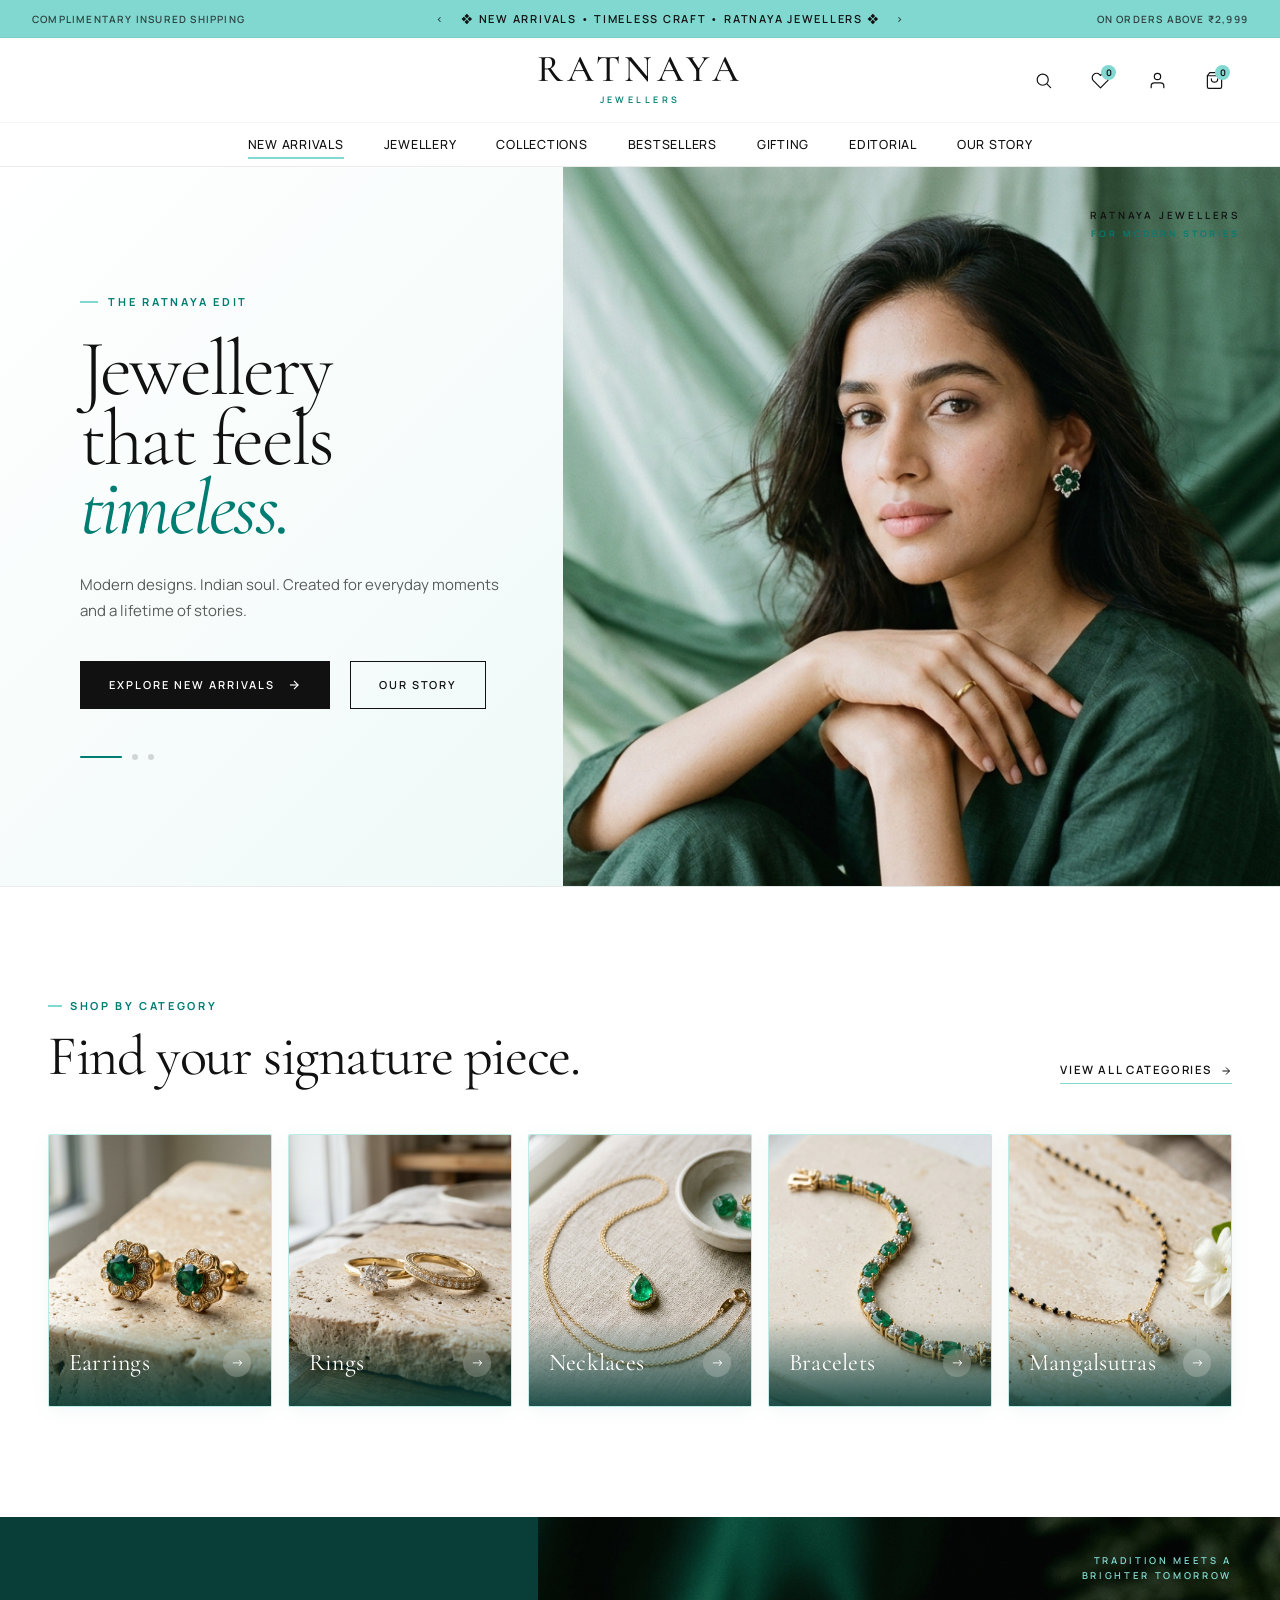
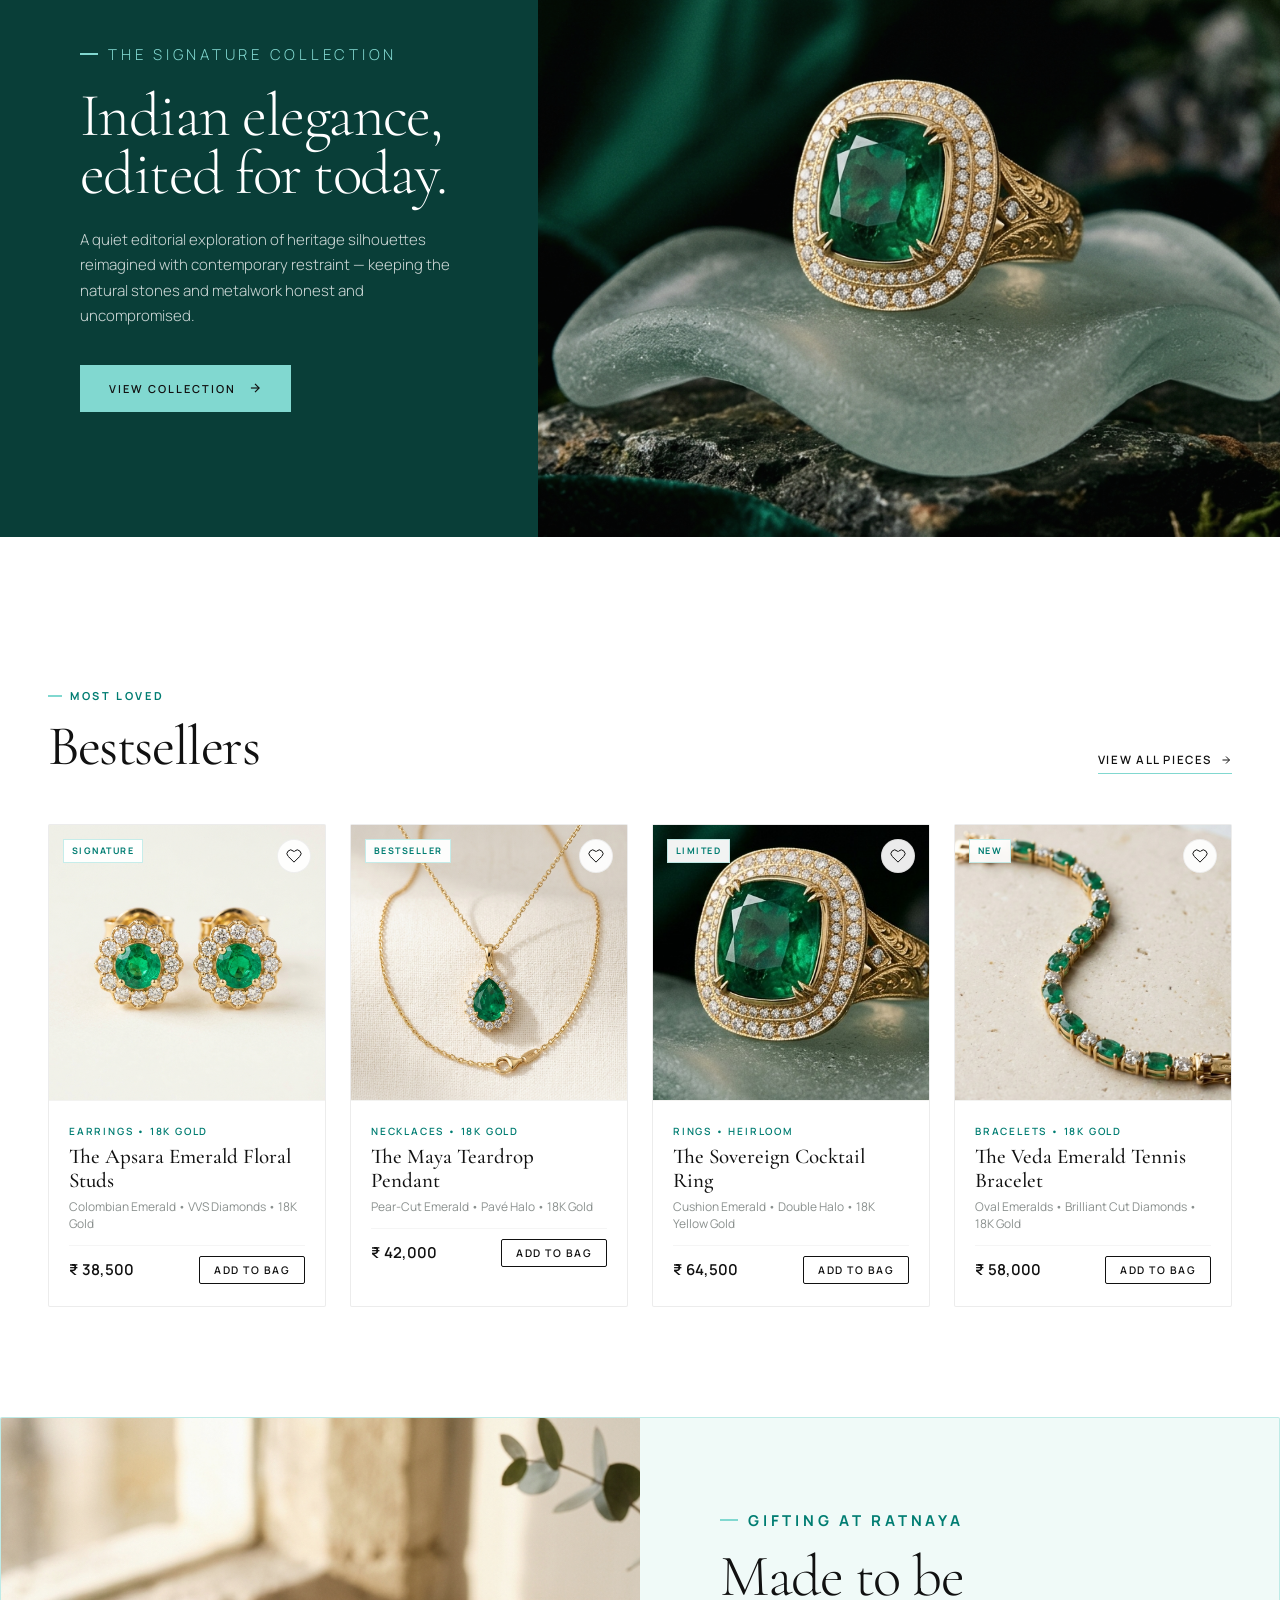
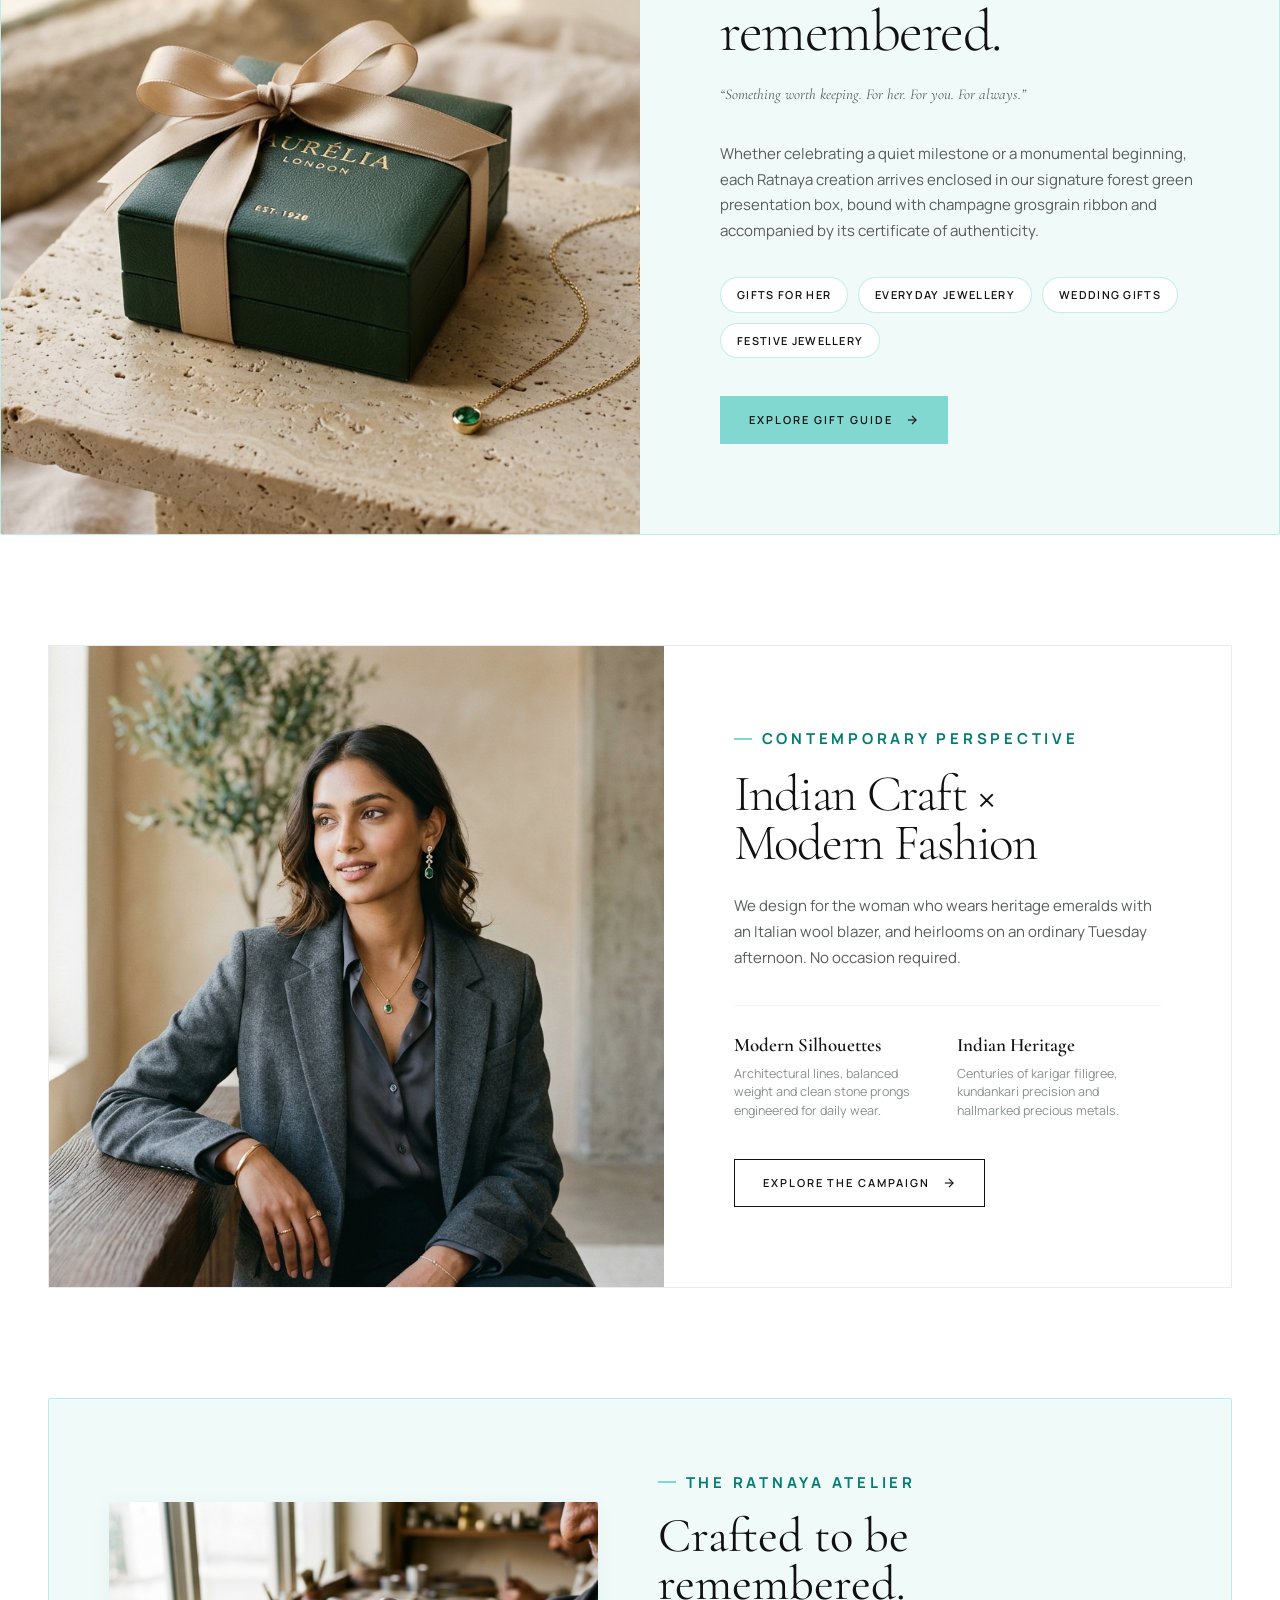
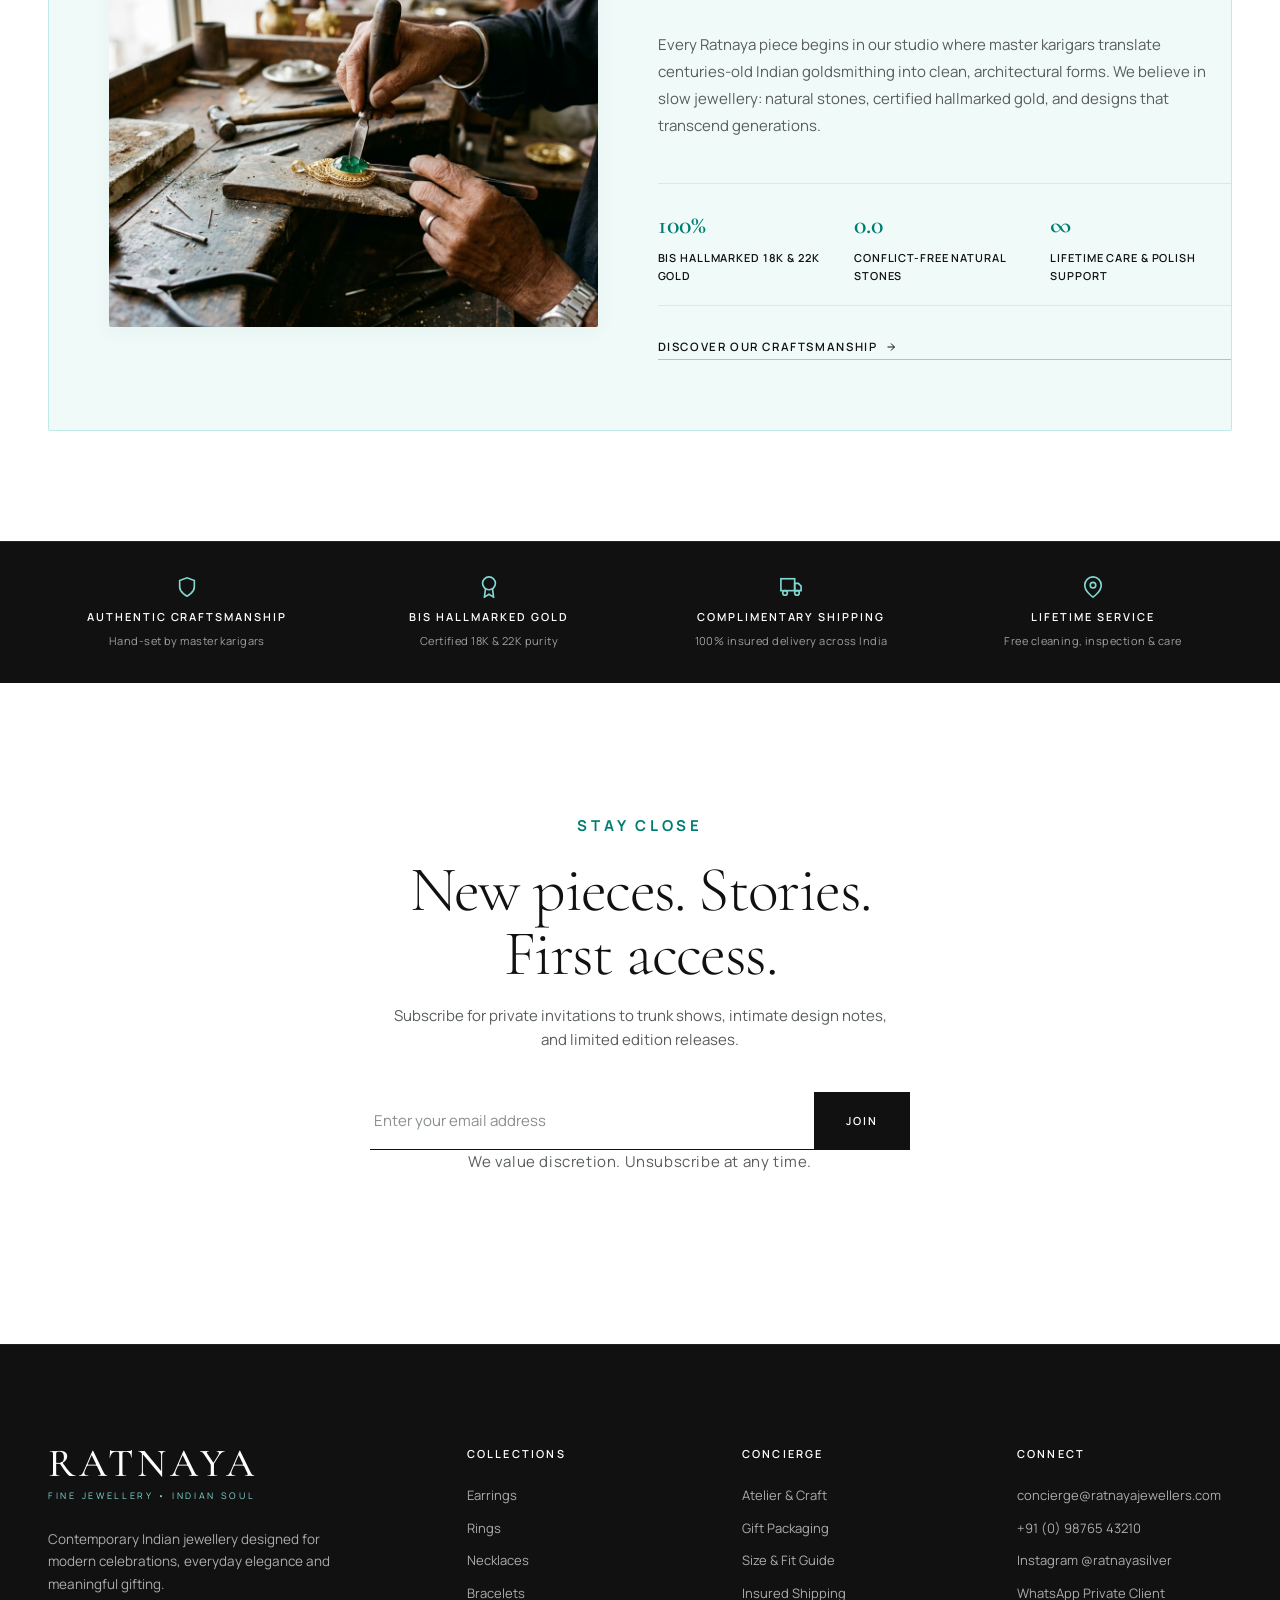
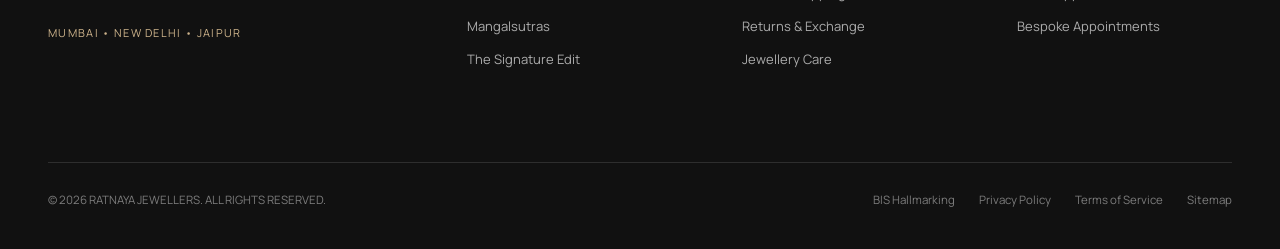
==== index.html @ b20c6e7a "Initial commit of RATNAYA JEWELLERS contemporary luxury redesign" ====
<!doctype html>
<html lang="en-IN">
<head>
  <meta charset="utf-8">
  <meta name="viewport" content="width=device-width, initial-scale=1">
  <title>RATNAYA JEWELLERS | Contemporary Indian Jewellery</title>
  <meta name="description" content="Discover Ratnaya Jewellers — contemporary Indian jewellery designed for modern celebrations, everyday elegance and meaningful gifting.">
  <link rel="canonical" href="http://localhost:8000/">
  <meta name="robots" content="index,follow,max-image-preview:large">

  <!-- Open Graph -->
  <meta property="og:type" content="website">
  <meta property="og:title" content="RATNAYA JEWELLERS | Contemporary Indian Jewellery">
  <meta property="og:description" content="Discover Ratnaya Jewellers — contemporary Indian jewellery designed for modern celebrations, everyday elegance and meaningful gifting.">
  <meta property="og:url" content="http://localhost:8000/">
  <meta property="og:image" content="assets/images/hero-editorial.jpg">
  <meta name="twitter:card" content="summary_large_image">
  <meta name="theme-color" content="#073F36">

  <!-- Favicon / Font Preconnect -->
  <link rel="preconnect" href="https://fonts.googleapis.com">
  <link rel="preconnect" href="https://fonts.gstatic.com" crossorigin>

  <!-- Schema.org Structured Data -->
  <script type="application/ld+json">
  {
    "@context": "https://schema.org",
    "@graph": [
      {
        "@type": "JewelryStore",
        "@id": "http://localhost:8000/#organization",
        "name": "RATNAYA JEWELLERS",
        "url": "http://localhost:8000/",
        "logo": "http://localhost:8000/assets/images/hero-editorial.jpg",
        "description": "Contemporary Indian jewellery designed for modern celebrations, everyday elegance and meaningful gifting.",
        "telephone": "+91-98765-43210",
        "priceRange": "₹₹₹₹",
        "currenciesAccepted": "INR",
        "paymentAccepted": "Cash, Credit Card, UPI, Net Banking",
        "address": {
          "@type": "PostalAddress",
          "addressCountry": "IN"
        }
      },
      {
        "@type": "WebSite",
        "@id": "http://localhost:8000/#website",
        "url": "http://localhost:8000/",
        "name": "RATNAYA JEWELLERS",
        "publisher": {
          "@id": "http://localhost:8000/#organization"
        },
        "potentialAction": {
          "@type": "SearchAction",
          "target": "http://localhost:8000/search?q={search_term_string}",
          "query-input": "required name=search_term_string"
        }
      },
      {
        "@type": "ItemList",
        "name": "Bestsellers Collection",
        "itemListElement": [
          {
            "@type": "ListItem",
            "position": 1,
            "item": {
              "@type": "Product",
              "name": "The Apsara Emerald Floral Studs",
              "image": "http://localhost:8000/assets/images/prod-emerald-studs.jpg",
              "description": "Handcrafted floral ear studs with natural emerald centers and diamond halos in 18K yellow gold.",
              "offers": {
                "@type": "Offer",
                "price": "38500",
                "priceCurrency": "INR",
                "availability": "https://schema.org/InStock"
              }
            }
          },
          {
            "@type": "ListItem",
            "position": 2,
            "item": {
              "@type": "Product",
              "name": "The Maya Teardrop Emerald Pendant",
              "image": "http://localhost:8000/assets/images/prod-teardrop-pendant.jpg",
              "description": "Pear-cut vibrant Colombian emerald pendant with micro-pavé diamonds on an 18K gold chain.",
              "offers": {
                "@type": "Offer",
                "price": "42000",
                "priceCurrency": "INR",
                "availability": "https://schema.org/InStock"
              }
            }
          }
        ]
      }
    ]
  }
  </script>

  <link rel="stylesheet" href="styles.css">
</head>
<body>

  <!-- 1. ANNOUNCEMENT BAR -->
  <aside class="announcement" aria-label="Announcement">
    <span class="announcement-badge">COMPLIMENTARY INSURED SHIPPING</span>
    <div class="announcement-center">
      <span class="announcement-arrow">‹</span>
      <span>❖ NEW ARRIVALS • TIMELESS CRAFT • RATNAYA JEWELLERS ❖</span>
      <span class="announcement-arrow">›</span>
    </div>
    <span class="announcement-badge">ON ORDERS ABOVE ₹2,999</span>
  </aside>

  <!-- 2. SITE HEADER -->
  <header class="site-header" id="site-header">
    <div class="header-main">
      <button class="menu-toggle" id="menu-toggle" aria-expanded="false" aria-controls="main-nav" aria-label="Toggle navigation menu">
        <svg width="22" height="22" viewBox="0 0 24 24" fill="none" stroke="currentColor" stroke-width="1.8">
          <line x1="3" y1="6" x2="21" y2="6"></line>
          <line x1="3" y1="12" x2="21" y2="12"></line>
          <line x1="3" y1="18" x2="21" y2="18"></line>
        </svg>
      </button>

      <!-- Center Logo -->
      <a class="logo" href="index.html" aria-label="RATNAYA JEWELLERS Home">
        <span class="logo-name">RATNAYA</span>
        <span class="logo-subtitle">JEWELLERS</span>
      </a>

      <!-- Header Actions -->
      <div class="header-actions">
        <button class="header-action" id="search-trigger" aria-label="Search collection">
          <svg viewBox="0 0 24 24" fill="none" stroke="currentColor" stroke-linecap="round" stroke-linejoin="round">
            <circle cx="11" cy="11" r="7"></circle>
            <line x1="21" y1="21" x2="16.65" y2="16.65"></line>
          </svg>
        </button>
        <button class="header-action" id="wishlist-trigger" aria-label="Wishlist">
          <svg viewBox="0 0 24 24" fill="none" stroke="currentColor" stroke-linecap="round" stroke-linejoin="round">
            <path d="M20.84 4.61a5.5 5.5 0 0 0-7.78 0L12 5.67l-1.06-1.06a5.5 5.5 0 0 0-7.78 7.78l1.06 1.06L12 21.23l7.78-7.78 1.06-1.06a5.5 5.5 0 0 0 0-7.78z"></path>
          </svg>
          <span class="badge-count" id="wishlist-count">0</span>
        </button>
        <button class="header-action" aria-label="Account profile">
          <svg viewBox="0 0 24 24" fill="none" stroke="currentColor" stroke-linecap="round" stroke-linejoin="round">
            <path d="M20 21v-2a4 4 0 0 0-4-4H8a4 4 0 0 0-4 4v2"></path>
            <circle cx="12" cy="7" r="4"></circle>
          </svg>
        </button>
        <button class="header-action" id="cart-trigger" aria-label="Shopping bag">
          <svg viewBox="0 0 24 24" fill="none" stroke="currentColor" stroke-linecap="round" stroke-linejoin="round">
            <path d="M6 2L3 6v14a2 2 0 0 0 2 2h14a2 2 0 0 0 2-2V6l-3-4z"></path>
            <line x1="3" y1="6" x2="21" y2="6"></line>
            <path d="M16 10a4 4 0 0 1-8 0"></path>
          </svg>
          <span class="badge-count" id="cart-count">0</span>
        </button>
      </div>
    </div>

    <!-- Navigation Bar -->
    <nav id="main-nav" class="main-nav" aria-label="Primary navigation">
      <a href="#new-arrivals" class="active">New Arrivals</a>
      <a href="#categories">Jewellery</a>
      <a href="#collections">Collections</a>
      <a href="#bestsellers">Bestsellers</a>
      <a href="#gifting">Gifting</a>
      <a href="#campaign">Editorial</a>
      <a href="#story">Our Story</a>
    </nav>
  </header>

  <main>
    <!-- 3. FULL-WIDTH EDITORIAL HERO -->
    <section class="hero" id="new-arrivals" aria-label="Hero Editorial Campaign">
      <div class="hero-content">
        <p class="eyebrow">THE RATNAYA EDIT</p>
        <h1>Jewellery<br>that feels<br><em>timeless.</em></h1>
        <p class="hero-description">
          Modern designs. Indian soul. Created for everyday moments and a lifetime of stories.
        </p>
        <div class="hero-cta">
          <a class="button button-dark" href="#categories">
            EXPLORE NEW ARRIVALS
            <svg width="14" height="14" viewBox="0 0 24 24" fill="none" stroke="currentColor" stroke-width="2">
              <line x1="5" y1="12" x2="19" y2="12"></line>
              <polyline points="12 5 19 12 12 19"></polyline>
            </svg>
          </a>
          <a class="button button-outline" href="#story">
            OUR STORY
          </a>
        </div>
        <div class="hero-slider-nav">
          <div class="slider-line active" aria-hidden="true"></div>
          <div class="slider-dot" aria-hidden="true"></div>
          <div class="slider-dot" aria-hidden="true"></div>
        </div>
      </div>

      <div class="hero-aside-tag">
        RATNAYA JEWELLERS
        <span>FOR MODERN STORIES</span>
      </div>

      <div class="hero-image-wrap">
        <img 
          src="assets/images/hero-editorial.jpg" 
          alt="Contemporary Indian model wearing handcrafted emerald floral earrings and gold jewellery" 
          width="1200" 
          height="800"
          loading="eager"
          fetchpriority="high"
        >
      </div>
    </section>

    <!-- 4. SHOP BY CATEGORY -->
    <section class="section" id="categories" aria-labelledby="cat-heading">
      <div class="section-header">
        <div>
          <p class="section-eyebrow">SHOP BY CATEGORY</p>
          <h2 class="section-title" id="cat-heading">Find your signature piece.</h2>
        </div>
        <a class="text-link" href="#bestsellers">
          View All Categories
          <svg width="12" height="12" viewBox="0 0 24 24" fill="none" stroke="currentColor" stroke-width="2">
            <line x1="5" y1="12" x2="19" y2="12"></line>
            <polyline points="12 5 19 12 12 19"></polyline>
          </svg>
        </a>
      </div>

      <div class="category-grid">
        <!-- Earrings -->
        <a class="category-card" href="category-earrings.html">
          <img src="assets/images/cat-earrings.jpg" alt="Fine Indian handcrafted emerald and diamond earrings" width="400" height="480" loading="lazy">
          <div class="category-overlay">
            <span class="category-name">Earrings</span>
            <span class="category-arrow" aria-hidden="true">→</span>
          </div>
        </a>

        <!-- Rings -->
        <a class="category-card" href="category-rings.html">
          <img src="assets/images/cat-rings.jpg" alt="Solid 18K yellow gold and diamond solitaire rings" width="400" height="480" loading="lazy">
          <div class="category-overlay">
            <span class="category-name">Rings</span>
            <span class="category-arrow" aria-hidden="true">→</span>
          </div>
        </a>

        <!-- Necklaces -->
        <a class="category-card" href="category-necklaces.html">
          <img src="assets/images/cat-necklaces.jpg" alt="Delicate gold chain necklaces with natural emerald pendants" width="400" height="480" loading="lazy">
          <div class="category-overlay">
            <span class="category-name">Necklaces</span>
            <span class="category-arrow" aria-hidden="true">→</span>
          </div>
        </a>

        <!-- Bracelets -->
        <a class="category-card" href="category-bracelets.html">
          <img src="assets/images/cat-bracelets.jpg" alt="Handcrafted Colombian emerald and diamond tennis bracelets" width="400" height="480" loading="lazy">
          <div class="category-overlay">
            <span class="category-name">Bracelets</span>
            <span class="category-arrow" aria-hidden="true">→</span>
          </div>
        </a>

        <!-- Mangalsutras -->
        <a class="category-card" href="category-mangalsutras.html">
          <img src="assets/images/cat-mangalsutras.jpg" alt="Modern minimalist diamond trio Indian mangalsutra" width="400" height="480" loading="lazy">
          <div class="category-overlay">
            <span class="category-name">Mangalsutras</span>
            <span class="category-arrow" aria-hidden="true">→</span>
          </div>
        </a>
      </div>
    </section>

    <!-- 5. THE SIGNATURE COLLECTION -->
    <section class="collection-feature" id="collections" aria-labelledby="sig-heading">
      <div class="collection-content">
        <p class="eyebrow">THE SIGNATURE COLLECTION</p>
        <h2 id="sig-heading">Indian elegance,<br>edited for today.</h2>
        <p>
          A quiet editorial exploration of heritage silhouettes reimagined with contemporary restraint — keeping the natural stones and metalwork honest and uncompromised.
        </p>
        <a class="button button-tiffany" href="#bestsellers">
          VIEW COLLECTION
          <svg width="14" height="14" viewBox="0 0 24 24" fill="none" stroke="currentColor" stroke-width="2">
            <line x1="5" y1="12" x2="19" y2="12"></line>
            <polyline points="12 5 19 12 12 19"></polyline>
          </svg>
        </a>
      </div>

      <div class="collection-aside-text">
        TRADITION MEETS A<br>BRIGHTER TOMORROW
      </div>

      <div class="collection-image-wrap">
        <img 
          src="assets/images/signature-collection.jpg" 
          alt="The Signature Collection heirloom emerald cushion cocktail ring on sculptural glass plinth" 
          width="1000" 
          height="620" 
          loading="lazy"
        >
      </div>
    </section>

    <!-- 6. MOST LOVED / BESTSELLERS -->
    <section class="section" id="bestsellers" aria-labelledby="best-heading">
      <div class="section-header">
        <div>
          <p class="section-eyebrow">MOST LOVED</p>
          <h2 class="section-title" id="best-heading">Bestsellers</h2>
        </div>
        <a class="text-link" href="category-earrings.html">
          View All Pieces
          <svg width="12" height="12" viewBox="0 0 24 24" fill="none" stroke="currentColor" stroke-width="2">
            <line x1="5" y1="12" x2="19" y2="12"></line>
            <polyline points="12 5 19 12 12 19"></polyline>
          </svg>
        </a>
      </div>

      <div class="product-grid">
        <!-- Product 1: Emerald Studs -->
        <article class="product-card" data-sku="RAT-EAR-01" data-name="The Apsara Emerald Floral Studs" data-price="38500">
          <div class="product-image">
            <span class="product-tag">SIGNATURE</span>
            <button class="wishlist-btn" aria-label="Add to wishlist">
              <svg viewBox="0 0 24 24" fill="none" stroke="currentColor">
                <path d="M20.84 4.61a5.5 5.5 0 0 0-7.78 0L12 5.67l-1.06-1.06a5.5 5.5 0 0 0-7.78 7.78l1.06 1.06L12 21.23l7.78-7.78 1.06-1.06a5.5 5.5 0 0 0 0-7.78z"></path>
              </svg>
            </button>
            <img src="assets/images/prod-emerald-studs.jpg" alt="The Apsara Emerald Floral Studs in 18K yellow gold" width="400" height="400" loading="lazy">
          </div>
          <div class="product-info">
            <p class="product-category-label">EARRINGS • 18K GOLD</p>
            <h3 class="product-name">The Apsara Emerald Floral Studs</h3>
            <p class="product-specs">Colombian Emerald • VVS Diamonds • 18K Gold</p>
            <div class="product-price-row">
              <span class="price">₹ 38,500</span>
              <button class="quick-add-btn">Add to Bag</button>
            </div>
          </div>
        </article>

        <!-- Product 2: Teardrop Pendant -->
        <article class="product-card" data-sku="RAT-NEC-02" data-name="The Maya Teardrop Emerald Pendant" data-price="42000">
          <div class="product-image">
            <span class="product-tag">BESTSELLER</span>
            <button class="wishlist-btn" aria-label="Add to wishlist">
              <svg viewBox="0 0 24 24" fill="none" stroke="currentColor">
                <path d="M20.84 4.61a5.5 5.5 0 0 0-7.78 0L12 5.67l-1.06-1.06a5.5 5.5 0 0 0-7.78 7.78l1.06 1.06L12 21.23l7.78-7.78 1.06-1.06a5.5 5.5 0 0 0 0-7.78z"></path>
              </svg>
            </button>
            <img src="assets/images/prod-teardrop-pendant.jpg" alt="The Maya Teardrop Emerald Pendant Necklace" width="400" height="400" loading="lazy">
          </div>
          <div class="product-info">
            <p class="product-category-label">NECKLACES • 18K GOLD</p>
            <h3 class="product-name">The Maya Teardrop Pendant</h3>
            <p class="product-specs">Pear-Cut Emerald • Pavé Halo • 18K Gold</p>
            <div class="product-price-row">
              <span class="price">₹ 42,000</span>
              <button class="quick-add-btn">Add to Bag</button>
            </div>
          </div>
        </article>

        <!-- Product 3: Cocktail Ring -->
        <article class="product-card" data-sku="RAT-RNG-03" data-name="The Sovereign Emerald Cocktail Ring" data-price="64500">
          <div class="product-image">
            <span class="product-tag">LIMITED</span>
            <button class="wishlist-btn" aria-label="Add to wishlist">
              <svg viewBox="0 0 24 24" fill="none" stroke="currentColor">
                <path d="M20.84 4.61a5.5 5.5 0 0 0-7.78 0L12 5.67l-1.06-1.06a5.5 5.5 0 0 0-7.78 7.78l1.06 1.06L12 21.23l7.78-7.78 1.06-1.06a5.5 5.5 0 0 0 0-7.78z"></path>
              </svg>
            </button>
            <img src="assets/images/prod-cocktail-ring.jpg" alt="The Sovereign Emerald Cocktail Ring in engraved 18K gold" width="400" height="400" loading="lazy">
          </div>
          <div class="product-info">
            <p class="product-category-label">RINGS • HEIRLOOM</p>
            <h3 class="product-name">The Sovereign Cocktail Ring</h3>
            <p class="product-specs">Cushion Emerald • Double Halo • 18K Yellow Gold</p>
            <div class="product-price-row">
              <span class="price">₹ 64,500</span>
              <button class="quick-add-btn">Add to Bag</button>
            </div>
          </div>
        </article>

        <!-- Product 4: Emerald Tennis Bracelet -->
        <article class="product-card" data-sku="RAT-BRC-04" data-name="The Veda Emerald Tennis Bracelet" data-price="58000">
          <div class="product-image">
            <span class="product-tag">NEW</span>
            <button class="wishlist-btn" aria-label="Add to wishlist">
              <svg viewBox="0 0 24 24" fill="none" stroke="currentColor">
                <path d="M20.84 4.61a5.5 5.5 0 0 0-7.78 0L12 5.67l-1.06-1.06a5.5 5.5 0 0 0-7.78 7.78l1.06 1.06L12 21.23l7.78-7.78 1.06-1.06a5.5 5.5 0 0 0 0-7.78z"></path>
              </svg>
            </button>
            <img src="assets/images/prod-emerald-bracelet.jpg" alt="The Veda Colombian Emerald Tennis Bracelet" width="400" height="400" loading="lazy">
          </div>
          <div class="product-info">
            <p class="product-category-label">BRACELETS • 18K GOLD</p>
            <h3 class="product-name">The Veda Emerald Tennis Bracelet</h3>
            <p class="product-specs">Oval Emeralds • Brilliant Cut Diamonds • 18K Gold</p>
            <div class="product-price-row">
              <span class="price">₹ 58,000</span>
              <button class="quick-add-btn">Add to Bag</button>
            </div>
          </div>
        </article>
      </div>
    </section>

    <!-- 7. EDITORIAL / GIFTING SECTION -->
    <section class="gifting-section" id="gifting" aria-labelledby="gifting-title">
      <div class="gifting-image">
        <img 
          src="assets/images/gifting-editorial.jpg" 
          alt="Luxury Ratnaya emerald green gift box with champagne silk ribbon and gold necklace on travertine" 
          width="700" 
          height="600" 
          loading="lazy"
        >
      </div>
      <div class="gifting-content">
        <p class="eyebrow">GIFTING AT RATNAYA</p>
        <h2 id="gifting-title">Made to be<br>remembered.</h2>
        <p class="gifting-quote">
          “Something worth keeping. For her. For you. For always.”
        </p>
        <p>
          Whether celebrating a quiet milestone or a monumental beginning, each Ratnaya creation arrives enclosed in our signature forest green presentation box, bound with champagne grosgrain ribbon and accompanied by its certificate of authenticity.
        </p>

        <div class="gift-tags">
          <a href="#bestsellers" class="gift-tag">Gifts for Her</a>
          <a href="#categories" class="gift-tag">Everyday Jewellery</a>
          <a href="#collections" class="gift-tag">Wedding Gifts</a>
          <a href="category-mangalsutras.html" class="gift-tag">Festive Jewellery</a>
        </div>

        <a class="button button-tiffany" href="#bestsellers">
          EXPLORE GIFT GUIDE
          <svg width="14" height="14" viewBox="0 0 24 24" fill="none" stroke="currentColor" stroke-width="2">
            <line x1="5" y1="12" x2="19" y2="12"></line>
            <polyline points="12 5 19 12 12 19"></polyline>
          </svg>
        </a>
      </div>
    </section>

    <!-- 8. MODEL CAMPAIGN SECTION ("Indian Craft × Modern Fashion") -->
    <section class="campaign-modern" id="campaign" aria-labelledby="camp-title">
      <div class="campaign-card">
        <div class="campaign-visual">
          <img 
            src="assets/images/campaign-modern-fashion.jpg" 
            alt="Contemporary Indian fashion model styled in tailored charcoal blazer with handcrafted emerald fine jewellery" 
            width="800" 
            height="700" 
            loading="lazy"
          >
        </div>
        <div class="campaign-info">
          <p class="eyebrow">CONTEMPORARY PERSPECTIVE</p>
          <h2 id="camp-title">Indian Craft ×<br>Modern Fashion</h2>
          <p>
            We design for the woman who wears heritage emeralds with an Italian wool blazer, and heirlooms on an ordinary Tuesday afternoon. No occasion required.
          </p>

          <div class="campaign-features">
            <div class="campaign-feature">
              <h4>Modern Silhouettes</h4>
              <p>Architectural lines, balanced weight and clean stone prongs engineered for daily wear.</p>
            </div>
            <div class="campaign-feature">
              <h4>Indian Heritage</h4>
              <p>Centuries of karigar filigree, kundankari precision and hallmarked precious metals.</p>
            </div>
          </div>

          <a class="button button-outline" href="#categories">
            EXPLORE THE CAMPAIGN
            <svg width="14" height="14" viewBox="0 0 24 24" fill="none" stroke="currentColor" stroke-width="2">
              <line x1="5" y1="12" x2="19" y2="12"></line>
              <polyline points="12 5 19 12 12 19"></polyline>
            </svg>
          </a>
        </div>
      </div>
    </section>

    <!-- 9. RATNAYA STORY SECTION -->
    <section class="story-section" id="story" aria-labelledby="story-title">
      <div class="story-grid">
        <div class="story-image-wrap">
          <img 
            src="assets/images/story-craftsmanship.jpg" 
            alt="Master karigar hands setting natural emerald stone at traditional wooden jewellery atelier workbench" 
            width="650" 
            height="550" 
            loading="lazy"
          >
        </div>
        <div class="story-copy">
          <p class="eyebrow">THE RATNAYA ATELIER</p>
          <h2 id="story-title">Crafted to be<br>remembered.</h2>
          <p>
            Every Ratnaya piece begins in our studio where master karigars translate centuries-old Indian goldsmithing into clean, architectural forms. We believe in slow jewellery: natural stones, certified hallmarked gold, and designs that transcend generations.
          </p>

          <div class="story-pillars">
            <div class="story-pillar-item">
              <span class="story-pillar-number">100%</span>
              <span class="story-pillar-label">BIS Hallmarked 18K &amp; 22K Gold</span>
            </div>
            <div class="story-pillar-item">
              <span class="story-pillar-number">0.0</span>
              <span class="story-pillar-label">Conflict-Free Natural Stones</span>
            </div>
            <div class="story-pillar-item">
              <span class="story-pillar-number">∞</span>
              <span class="story-pillar-label">Lifetime Care &amp; Polish Support</span>
            </div>
          </div>

          <a class="text-link" href="#categories">
            DISCOVER OUR CRAFTSMANSHIP
            <svg width="12" height="12" viewBox="0 0 24 24" fill="none" stroke="currentColor" stroke-width="2">
              <line x1="5" y1="12" x2="19" y2="12"></line>
              <polyline points="12 5 19 12 12 19"></polyline>
            </svg>
          </a>
        </div>
      </div>
    </section>

    <!-- 10. TRUST STRIP -->
    <aside class="trust-strip" aria-label="Brand Guarantees">
      <div class="trust-grid">
        <div class="trust-item">
          <svg viewBox="0 0 24 24" fill="none" stroke="currentColor" stroke-width="1.8">
            <path d="M12 22s8-4 8-10V5l-8-3-8 3v7c0 6 8 10 8 10z"></path>
          </svg>
          <span class="trust-title">AUTHENTIC CRAFTSMANSHIP</span>
          <span class="trust-desc">Hand-set by master karigars</span>
        </div>
        <div class="trust-item">
          <svg viewBox="0 0 24 24" fill="none" stroke="currentColor" stroke-width="1.8">
            <circle cx="12" cy="8" r="7"></circle>
            <polyline points="8.21 13.89 7 23 12 20 17 23 15.79 13.88"></polyline>
          </svg>
          <span class="trust-title">BIS HALLMARKED GOLD</span>
          <span class="trust-desc">Certified 18K &amp; 22K purity</span>
        </div>
        <div class="trust-item">
          <svg viewBox="0 0 24 24" fill="none" stroke="currentColor" stroke-width="1.8">
            <rect x="1" y="3" width="15" height="13"></rect>
            <polygon points="16 8 20 8 23 11 23 16 16 16 16 8"></polygon>
            <circle cx="5.5" cy="18.5" r="2.5"></circle>
            <circle cx="18.5" cy="18.5" r="2.5"></circle>
          </svg>
          <span class="trust-title">COMPLIMENTARY SHIPPING</span>
          <span class="trust-desc">100% insured delivery across India</span>
        </div>
        <div class="trust-item">
          <svg viewBox="0 0 24 24" fill="none" stroke="currentColor" stroke-width="1.8">
            <path d="M21 10c0 7-9 13-9 13s-9-6-9-13a9 9 0 0 1 18 0z"></path>
            <circle cx="12" cy="10" r="3"></circle>
          </svg>
          <span class="trust-title">LIFETIME SERVICE</span>
          <span class="trust-desc">Free cleaning, inspection &amp; care</span>
        </div>
      </div>
    </aside>

    <!-- 11. NEWSLETTER -->
    <section class="newsletter" aria-labelledby="news-title">
      <p class="eyebrow">STAY CLOSE</p>
      <h2 id="news-title">New pieces. Stories.<br>First access.</h2>
      <p>Subscribe for private invitations to trunk shows, intimate design notes, and limited edition releases.</p>

      <form class="newsletter-form" id="newsletter-form">
        <label class="sr-only" for="email">Email address</label>
        <input id="email" type="email" placeholder="Enter your email address" required autocomplete="email">
        <button type="submit">Join</button>
      </form>
      <p class="newsletter-subtext">We value discretion. Unsubscribe at any time.</p>
    </section>
  </main>

  <!-- 12. FOOTER -->
  <footer class="site-footer">
    <div class="footer-grid">
      <div class="footer-brand-col">
        <span class="footer-logo">RATNAYA</span>
        <p class="footer-tagline">FINE JEWELLERY • INDIAN SOUL</p>
        <p class="footer-desc">
          Contemporary Indian jewellery designed for modern celebrations, everyday elegance and meaningful gifting.
        </p>
        <p style="font-size: 11px; letter-spacing: 0.12em; color: var(--champagne); text-transform: uppercase;">
          Mumbai • New Delhi • Jaipur
        </p>
      </div>

      <div class="footer-col">
        <h4>COLLECTIONS</h4>
        <a href="category-earrings.html">Earrings</a>
        <a href="category-rings.html">Rings</a>
        <a href="category-necklaces.html">Necklaces</a>
        <a href="category-bracelets.html">Bracelets</a>
        <a href="category-mangalsutras.html">Mangalsutras</a>
        <a href="#collections">The Signature Edit</a>
      </div>

      <div class="footer-col">
        <h4>CONCIERGE</h4>
        <a href="#story">Atelier &amp; Craft</a>
        <a href="#gifting">Gift Packaging</a>
        <a href="#">Size &amp; Fit Guide</a>
        <a href="#">Insured Shipping</a>
        <a href="#">Returns &amp; Exchange</a>
        <a href="#">Jewellery Care</a>
      </div>

      <div class="footer-col">
        <h4>CONNECT</h4>
        <a href="mailto:concierge@ratnayajewellers.com">concierge@ratnayajewellers.com</a>
        <a href="tel:+919876543210">+91 (0) 98765 43210</a>
        <a href="#">Instagram @ratnayasilver</a>
        <a href="#">WhatsApp Private Client</a>
        <a href="#">Bespoke Appointments</a>
      </div>
    </div>

    <div class="footer-bottom">
      <span>© 2026 RATNAYA JEWELLERS. ALL RIGHTS RESERVED.</span>
      <div class="footer-bottom-links">
        <a href="#">BIS Hallmarking</a>
        <a href="#">Privacy Policy</a>
        <a href="#">Terms of Service</a>
        <a href="sitemap.xml">Sitemap</a>
      </div>
    </div>
  </footer>

  <!-- Toast Notification Container -->
  <div class="toast-notice" id="toast-notice" role="status" aria-live="polite"></div>

  <script src="script.js"></script>
</body>
</html>
---- styles.css ----
@import url('https://fonts.googleapis.com/css2?family=Cormorant+Garamond:ital,wght@0,300;0,400;0,500;0,600;0,700;1,400;1,600&family=Manrope:wght@300;400;500;600;700&family=Inter:wght@300;400;500;600&display=swap');

:root {
  /* ICONIC TIFFANY-INSPIRED LUXURY ARCHITECTURE */
  /* Signature Tiffany Blue (#81D8D0 as sampled directly from Tiffany.com) */
  --tiffany: #81D8D0;
  --tiffany-rgb: 129, 216, 208;
  --tiffany-hover: #72CBC3;
  --tiffany-dark: #007D72;      /* Deep rich teal for accessible text on white */
  --tiffany-deep: #093E38;      /* Deep luxury oceanic teal for statement feature sections */
  --tiffany-soft: #D7F2EE;      /* Soft translucent Robin's egg tint */
  --tiffany-light: #F0FAF8;     /* Very pale fresh wash for cards and backgrounds */
  --tiffany-border: rgba(129, 216, 208, 0.45);

  /* Backgrounds & Whites (Crisp & Editorial like Tiffany.com) */
  --white: #FFFFFF;
  --ivory: #FDFDFB;
  --ivory-warm: #F8F7F4;

  /* Accents */
  --champagne: #CDB38B;
  --burgundy: #682333;

  /* Typography & High-Contrast Neutrals */
  --charcoal: #111111;
  --charcoal-soft: #242625;
  --muted: #585D5B;
  --light-muted: #8A908E;
  --border: rgba(17, 17, 17, 0.08);
  --border-light: rgba(17, 17, 17, 0.04);

  /* Fonts */
  --serif: "Cormorant Garamond", Georgia, "Times New Roman", serif;
  --sans: "Manrope", "Inter", -apple-system, BlinkMacSystemFont, "Segoe UI", Roboto, sans-serif;

  /* Layout & Transitions */
  --container: 1440px;
  --radius: 2px;
  --ease: cubic-bezier(0.22, 1, 0.36, 1);
  --shadow-sm: 0 4px 20px rgba(0, 125, 114, 0.05);
  --shadow-md: 0 12px 36px rgba(0, 125, 114, 0.08);
}

/* RESET */
*, *::before, *::after {
  box-sizing: border-box;
  margin: 0;
  padding: 0;
}

html {
  scroll-behavior: smooth;
  font-size: 16px;
}

body {
  background: var(--white);
  color: var(--charcoal);
  font-family: var(--sans);
  font-weight: 400;
  line-height: 1.6;
  -webkit-font-smoothing: antialiased;
  -moz-osx-font-smoothing: grayscale;
  overflow-x: hidden;
}

img {
  display: block;
  max-width: 100%;
  height: auto;
}

a {
  color: inherit;
  text-decoration: none;
  transition: color 250ms var(--ease), opacity 250ms var(--ease);
}

button {
  font-family: inherit;
  cursor: pointer;
  border: none;
  background: none;
}

/* ACCESSIBILITY / SR-ONLY */
.sr-only {
  position: absolute;
  width: 1px;
  height: 1px;
  padding: 0;
  margin: -1px;
  overflow: hidden;
  clip: rect(0, 0, 0, 0);
  white-space: nowrap;
  border: 0;
}

/* 1. ANNOUNCEMENT STRIP (MATCHING TIFFANY.COM TOP BANNER) */
.announcement {
  height: 38px;
  background: var(--tiffany);
  color: var(--charcoal);
  display: flex;
  align-items: center;
  justify-content: space-between;
  padding: 0 32px;
  font-size: 11px;
  letter-spacing: 0.16em;
  text-transform: uppercase;
  font-weight: 600;
  border-bottom: 1px solid rgba(0, 0, 0, 0.05);
}

.announcement-center {
  display: flex;
  align-items: center;
  gap: 16px;
  margin: 0 auto;
}

.announcement-arrow {
  color: var(--charcoal);
  opacity: 0.7;
  transition: opacity 200ms;
}

.announcement-arrow:hover {
  opacity: 1;
}

.announcement-badge {
  font-size: 10px;
  color: rgba(17, 17, 17, 0.75);
  letter-spacing: 0.12em;
  font-weight: 600;
}

@media (max-width: 860px) {
  .announcement {
    justify-content: center;
    padding: 0 16px;
    font-size: 10px;
    letter-spacing: 0.12em;
  }
  .announcement-badge {
    display: none;
  }
}

/* 2. SITE HEADER (AIRY, CLEAN WHITE WITH BLUR) */
.site-header {
  position: sticky;
  top: 0;
  z-index: 1000;
  background: rgba(255, 255, 255, 0.96);
  border-bottom: 1px solid var(--border);
  backdrop-filter: blur(14px);
  -webkit-backdrop-filter: blur(14px);
  transition: background 300ms var(--ease), box-shadow 300ms var(--ease);
}

.site-header.scrolled {
  background: rgba(255, 255, 255, 0.98);
  box-shadow: 0 4px 20px rgba(0, 0, 0, 0.04);
}

.header-main {
  height: 84px;
  display: grid;
  grid-template-columns: 1fr auto 1fr;
  align-items: center;
  padding: 0 48px;
  max-width: var(--container);
  margin: 0 auto;
}

/* BRAND LOGO */
.logo {
  text-align: center;
  grid-column: 2;
  display: flex;
  flex-direction: column;
  align-items: center;
}

.logo-name {
  font-family: var(--serif);
  font-size: 38px;
  letter-spacing: 0.12em;
  line-height: 0.85;
  font-weight: 500;
  color: var(--charcoal);
  transition: color 250ms;
}

.logo-subtitle {
  margin-top: 8px;
  font-size: 9px;
  letter-spacing: 0.38em;
  text-transform: uppercase;
  color: var(--tiffany-dark);
  font-weight: 600;
}

/* NAVIGATION */
.main-nav {
  height: 44px;
  display: flex;
  justify-content: center;
  align-items: center;
  gap: 40px;
  border-top: 1px solid var(--border-light);
  max-width: var(--container);
  margin: 0 auto;
}

.main-nav a {
  color: var(--charcoal);
  font-size: 12.5px;
  letter-spacing: 0.06em;
  text-transform: uppercase;
  font-weight: 500;
  position: relative;
  padding: 4px 0;
}

.main-nav a::after {
  content: '';
  position: absolute;
  bottom: 0;
  left: 50%;
  width: 0;
  height: 2px;
  background: var(--tiffany);
  transition: width 250ms var(--ease), left 250ms var(--ease);
}

.main-nav a:hover {
  color: var(--tiffany-dark);
}

.main-nav a:hover::after,
.main-nav a.active::after {
  width: 100%;
  left: 0;
}

/* HEADER ACTIONS */
.header-actions {
  grid-column: 3;
  display: flex;
  justify-content: flex-end;
  align-items: center;
  gap: 22px;
}

.header-action {
  color: var(--charcoal);
  padding: 8px;
  display: inline-flex;
  align-items: center;
  justify-content: center;
  position: relative;
  transition: color 200ms var(--ease), transform 200ms var(--ease);
}

.header-action:hover {
  color: var(--tiffany-dark);
  transform: translateY(-1px);
}

.header-action svg {
  width: 19px;
  height: 19px;
  stroke-width: 1.5;
}

.badge-count {
  position: absolute;
  top: 2px;
  right: 2px;
  background: var(--tiffany);
  color: var(--charcoal);
  font-size: 9px;
  font-weight: 700;
  width: 15px;
  height: 15px;
  border-radius: 50%;
  display: flex;
  align-items: center;
  justify-content: center;
  line-height: 1;
}

.menu-toggle {
  display: none;
  grid-column: 1;
  padding: 8px;
  color: var(--charcoal);
}

/* 3. HERO SECTION (LUMINOUS, AIRY & EDITORIAL LIKE TIFFANY) */
.hero {
  position: relative;
  min-height: 720px;
  display: grid;
  grid-template-columns: 44% 56%;
  background: linear-gradient(135deg, var(--white) 0%, var(--tiffany-light) 60%, var(--tiffany-soft) 100%);
  overflow: hidden;
  color: var(--charcoal);
  border-bottom: 1px solid var(--border);
}

.hero-content {
  position: relative;
  z-index: 2;
  display: flex;
  flex-direction: column;
  justify-content: center;
  padding: 90px 64px 90px 80px;
}

.eyebrow {
  display: inline-flex;
  align-items: center;
  gap: 10px;
  font-size: 11px;
  letter-spacing: 0.25em;
  text-transform: uppercase;
  color: var(--tiffany-dark);
  font-weight: 700;
  margin-bottom: 24px;
}

.eyebrow::before {
  content: '';
  display: inline-block;
  width: 18px;
  height: 2px;
  background: var(--tiffany);
}

.hero h1 {
  font-family: var(--serif);
  font-size: clamp(60px, 6.2vw, 108px);
  font-weight: 300;
  line-height: 0.88;
  letter-spacing: -0.035em;
  margin: 0 0 28px;
  color: var(--charcoal);
}

.hero h1 em {
  font-style: italic;
  font-weight: 400;
  color: var(--tiffany-dark);
}

.hero-description {
  max-width: 440px;
  margin-bottom: 38px;
  color: var(--muted);
  font-size: 15px;
  line-height: 1.7;
  font-weight: 400;
}

.hero-cta {
  display: flex;
  align-items: center;
  gap: 20px;
  flex-wrap: wrap;
}

.hero-aside-tag {
  position: absolute;
  top: 40px;
  right: 40px;
  z-index: 5;
  text-align: right;
  color: var(--charcoal);
  font-size: 10px;
  letter-spacing: 0.28em;
  text-transform: uppercase;
  pointer-events: none;
  font-weight: 600;
}

.hero-aside-tag span {
  display: block;
  font-size: 9px;
  letter-spacing: 0.32em;
  color: var(--tiffany-dark);
  margin-top: 4px;
}

.hero-image-wrap {
  position: relative;
  overflow: hidden;
  height: 100%;
  background: var(--tiffany-soft);
}

.hero-image-wrap img {
  width: 100%;
  height: 100%;
  object-fit: cover;
  object-position: center 20%;
  filter: saturate(0.96) contrast(0.98);
  transition: transform 1.8s var(--ease);
}

.hero:hover .hero-image-wrap img {
  transform: scale(1.02);
}

/* HERO SLIDER INDICATORS */
.hero-slider-nav {
  display: flex;
  align-items: center;
  gap: 10px;
  margin-top: 45px;
}

.slider-line {
  width: 42px;
  height: 2px;
  background: rgba(0, 0, 0, 0.15);
  position: relative;
  overflow: hidden;
  border-radius: 1px;
}

.slider-line.active::after {
  content: '';
  position: absolute;
  top: 0;
  left: 0;
  width: 100%;
  height: 100%;
  background: var(--tiffany-dark);
}

.slider-dot {
  width: 6px;
  height: 6px;
  border-radius: 50%;
  background: rgba(0, 0, 0, 0.15);
}

/* BUTTONS (CLEAN LUXURY CONTRAST) */
.button {
  display: inline-flex;
  align-items: center;
  justify-content: center;
  gap: 12px;
  width: fit-content;
  padding: 14px 28px;
  border: 1px solid currentColor;
  color: inherit;
  background: transparent;
  text-decoration: none;
  font-size: 11px;
  letter-spacing: 0.18em;
  text-transform: uppercase;
  font-weight: 600;
  transition: all 300ms var(--ease);
}

.button-dark {
  background: var(--charcoal);
  color: var(--white);
  border-color: var(--charcoal);
}

.button-dark:hover {
  background: var(--tiffany-dark);
  border-color: var(--tiffany-dark);
  color: var(--white);
}

.button-tiffany {
  background: var(--tiffany);
  color: var(--charcoal);
  border-color: var(--tiffany);
}

.button-tiffany:hover {
  background: var(--tiffany-dark);
  color: var(--white);
  border-color: var(--tiffany-dark);
  transform: translateY(-1px);
  box-shadow: 0 8px 24px rgba(0, 125, 114, 0.2);
}

.button-outline {
  border: 1px solid var(--charcoal);
  color: var(--charcoal);
}

.button-outline:hover {
  background: var(--charcoal);
  color: var(--white);
}

.text-link {
  display: inline-flex;
  align-items: center;
  gap: 8px;
  font-size: 11.5px;
  letter-spacing: 0.14em;
  text-transform: uppercase;
  font-weight: 600;
  color: var(--charcoal);
  border-bottom: 1.5px solid var(--tiffany);
  padding-bottom: 3px;
  transition: all 250ms var(--ease);
}

.text-link:hover {
  color: var(--tiffany-dark);
  border-color: var(--tiffany-dark);
  gap: 12px;
}

/* SECTION */
.section {
  max-width: var(--container);
  margin: 0 auto;
  padding: 110px 48px;
}

.section-header {
  display: flex;
  justify-content: space-between;
  align-items: flex-end;
  margin-bottom: 50px;
}

.section-eyebrow {
  color: var(--tiffany-dark);
  font-size: 11px;
  letter-spacing: 0.24em;
  text-transform: uppercase;
  font-weight: 700;
  display: flex;
  align-items: center;
  gap: 8px;
}

.section-eyebrow::before {
  content: '';
  display: inline-block;
  width: 14px;
  height: 2px;
  background: var(--tiffany);
}

.section-title {
  margin: 14px 0 0;
  font-family: var(--serif);
  font-weight: 400;
  font-size: clamp(40px, 4.4vw, 68px);
  line-height: 0.98;
  letter-spacing: -0.025em;
  color: var(--charcoal);
}

/* CATEGORY SECTION */
.category-grid {
  display: grid;
  grid-template-columns: repeat(5, 1fr);
  gap: 16px;
}

.category-card {
  position: relative;
  overflow: hidden;
  background: var(--tiffany-light);
  aspect-ratio: 0.82;
  border-radius: var(--radius);
  border: 1px solid var(--tiffany-border);
  box-shadow: var(--shadow-sm);
  transition: transform 400ms var(--ease), box-shadow 400ms var(--ease), border-color 300ms;
}

.category-card:hover {
  transform: translateY(-4px);
  box-shadow: var(--shadow-md);
  border-color: var(--tiffany);
}

.category-card img {
  width: 100%;
  height: 100%;
  object-fit: cover;
  transition: transform 900ms var(--ease);
}

.category-card:hover img {
  transform: scale(1.045);
}

.category-overlay {
  position: absolute;
  inset: auto 0 0;
  padding: 24px 20px;
  background: linear-gradient(
    to top,
    rgba(9, 62, 56, 0.88) 0%,
    rgba(9, 62, 56, 0.45) 50%,
    transparent 100%
  );
  color: var(--white);
  display: flex;
  justify-content: space-between;
  align-items: center;
  transition: padding-bottom 300ms var(--ease);
}

.category-name {
  font-family: var(--serif);
  font-size: 24px;
  font-weight: 400;
  letter-spacing: 0.01em;
}

.category-arrow {
  width: 28px;
  height: 28px;
  border-radius: 50%;
  background: rgba(255, 255, 255, 0.2);
  display: flex;
  align-items: center;
  justify-content: center;
  font-size: 13px;
  backdrop-filter: blur(6px);
  transition: transform 300ms var(--ease), background 300ms var(--ease), color 300ms;
}

.category-card:hover .category-arrow {
  transform: translateX(4px);
  background: var(--tiffany);
  color: var(--charcoal);
}

/* THE SIGNATURE COLLECTION (OCEANIC LUXURY TEAL) */
.collection-feature {
  position: relative;
  display: grid;
  grid-template-columns: 42% 58%;
  min-height: 620px;
  background: var(--tiffany-deep);
  color: var(--white);
  overflow: hidden;
  max-width: var(--container);
  margin: 0 auto 40px;
}

.collection-content {
  padding: 80px 64px 80px 80px;
  display: flex;
  flex-direction: column;
  justify-content: center;
  position: relative;
  z-index: 2;
}

.collection-content .eyebrow {
  color: var(--tiffany);
  margin-bottom: 20px;
}

.collection-content .eyebrow::before {
  background: var(--tiffany);
}

.collection-content h2 {
  font-family: var(--serif);
  font-size: clamp(48px, 4.8vw, 76px);
  font-weight: 300;
  line-height: 0.94;
  letter-spacing: -0.025em;
  margin: 0 0 24px;
}

.collection-content p {
  color: rgba(255, 255, 255, 0.8);
  font-size: 15px;
  line-height: 1.7;
  max-width: 440px;
  margin-bottom: 36px;
  font-weight: 300;
}

.collection-image-wrap {
  position: relative;
  overflow: hidden;
  height: 100%;
}

.collection-image-wrap img {
  width: 100%;
  height: 100%;
  object-fit: cover;
  filter: saturate(0.95) contrast(0.98);
  transition: transform 1.4s var(--ease);
}

.collection-feature:hover .collection-image-wrap img {
  transform: scale(1.025);
}

.collection-aside-text {
  position: absolute;
  top: 36px;
  right: 48px;
  font-size: 9.5px;
  letter-spacing: 0.28em;
  text-transform: uppercase;
  color: var(--tiffany);
  z-index: 5;
  text-align: right;
  font-weight: 600;
}

/* PRODUCT GRID */
.product-grid {
  display: grid;
  grid-template-columns: repeat(4, 1fr);
  gap: 24px;
}

.product-card {
  position: relative;
  background: var(--white);
  border: 1px solid var(--border);
  border-radius: var(--radius);
  transition: transform 350ms var(--ease), box-shadow 350ms var(--ease), border-color 300ms;
}

.product-card:hover {
  transform: translateY(-4px);
  box-shadow: 0 16px 36px rgba(0, 125, 114, 0.08);
  border-color: var(--tiffany-border);
}

.product-image {
  position: relative;
  background: var(--ivory);
  aspect-ratio: 1;
  overflow: hidden;
  display: flex;
  align-items: center;
  justify-content: center;
  border-bottom: 1px solid var(--border-light);
}

.product-image img {
  width: 100%;
  height: 100%;
  object-fit: cover;
  transition: transform 650ms var(--ease);
}

.product-card:hover .product-image img {
  transform: scale(1.04);
}

.wishlist-btn {
  position: absolute;
  top: 14px;
  right: 14px;
  width: 34px;
  height: 34px;
  border-radius: 50%;
  background: rgba(255, 255, 255, 0.92);
  display: flex;
  align-items: center;
  justify-content: center;
  color: var(--charcoal);
  backdrop-filter: blur(8px);
  border: 1px solid rgba(0, 0, 0, 0.06);
  transition: all 250ms var(--ease);
  z-index: 10;
}

.wishlist-btn svg {
  width: 16px;
  height: 16px;
  stroke-width: 1.5;
  transition: fill 200ms, stroke 200ms;
}

.wishlist-btn:hover {
  background: var(--white);
  color: var(--burgundy);
  transform: scale(1.08);
}

.wishlist-btn.active {
  color: var(--burgundy);
  background: #FFF5F7;
}

.wishlist-btn.active svg {
  fill: var(--burgundy);
  stroke: var(--burgundy);
}

.product-tag {
  position: absolute;
  top: 14px;
  left: 14px;
  font-size: 9px;
  letter-spacing: 0.16em;
  text-transform: uppercase;
  padding: 4px 8px;
  background: rgba(255, 255, 255, 0.95);
  color: var(--tiffany-dark);
  font-weight: 700;
  border: 1px solid var(--tiffany-border);
  backdrop-filter: blur(4px);
}

.product-info {
  padding: 22px 20px;
}

.product-category-label {
  font-size: 10px;
  letter-spacing: 0.18em;
  text-transform: uppercase;
  color: var(--tiffany-dark);
  font-weight: 600;
  margin-bottom: 6px;
}

.product-name {
  font-family: var(--serif);
  font-size: 21px;
  font-weight: 500;
  color: var(--charcoal);
  margin-bottom: 6px;
  line-height: 1.15;
}

.product-specs {
  font-size: 12px;
  color: var(--light-muted);
  margin-bottom: 12px;
  line-height: 1.4;
}

.product-price-row {
  display: flex;
  align-items: center;
  justify-content: space-between;
  padding-top: 10px;
  border-top: 1px solid var(--border-light);
}

.price {
  font-size: 15px;
  font-weight: 600;
  color: var(--charcoal);
  letter-spacing: 0.02em;
}

.quick-add-btn {
  font-size: 10.5px;
  letter-spacing: 0.14em;
  text-transform: uppercase;
  font-weight: 600;
  color: var(--charcoal);
  padding: 6px 14px;
  border: 1px solid var(--charcoal);
  border-radius: var(--radius);
  transition: all 250ms var(--ease);
}

.quick-add-btn:hover {
  background: var(--tiffany);
  border-color: var(--tiffany);
  color: var(--charcoal);
}

/* EDITORIAL / GIFTING SECTION */
.gifting-section {
  background: var(--tiffany-light);
  border: 1px solid var(--tiffany-border);
  max-width: var(--container);
  margin: 0 auto 110px;
  display: grid;
  grid-template-columns: 1fr 1fr;
  align-items: stretch;
  border-radius: var(--radius);
  overflow: hidden;
}

.gifting-image {
  position: relative;
  overflow: hidden;
  min-height: 540px;
}

.gifting-image img {
  width: 100%;
  height: 100%;
  object-fit: cover;
  filter: saturate(0.96) contrast(0.98);
}

.gifting-content {
  padding: 90px 80px;
  display: flex;
  flex-direction: column;
  justify-content: center;
}

.gifting-content .eyebrow {
  color: var(--tiffany-dark);
  margin-bottom: 16px;
}

.gifting-content h2 {
  font-family: var(--serif);
  font-size: clamp(48px, 4.6vw, 76px);
  font-weight: 300;
  line-height: 0.94;
  letter-spacing: -0.025em;
  margin-bottom: 22px;
  color: var(--charcoal);
}

.gifting-quote {
  font-family: var(--serif);
  font-style: italic;
  font-size: 21px;
  color: var(--tiffany-dark);
  margin-bottom: 20px;
  line-height: 1.3;
}

.gifting-content p {
  color: var(--muted);
  font-size: 15px;
  line-height: 1.7;
  margin-bottom: 34px;
}

.gift-tags {
  display: flex;
  flex-wrap: wrap;
  gap: 10px;
  margin-bottom: 38px;
}

.gift-tag {
  padding: 8px 16px;
  background: var(--white);
  border: 1px solid var(--tiffany-border);
  font-size: 11px;
  letter-spacing: 0.12em;
  text-transform: uppercase;
  color: var(--charcoal);
  font-weight: 600;
  border-radius: 20px;
  transition: all 250ms var(--ease);
}

.gift-tag:hover {
  background: var(--tiffany);
  color: var(--charcoal);
  border-color: var(--tiffany);
}

/* MODEL CAMPAIGN SECTION */
.campaign-modern {
  max-width: var(--container);
  margin: 0 auto;
  padding: 0 48px 110px;
}

.campaign-card {
  display: grid;
  grid-template-columns: 52% 48%;
  background: var(--white);
  border: 1px solid var(--border);
  overflow: hidden;
}

.campaign-visual {
  position: relative;
  overflow: hidden;
  min-height: 560px;
  background: var(--tiffany-light);
}

.campaign-visual img {
  width: 100%;
  height: 100%;
  object-fit: cover;
  filter: saturate(0.96) contrast(0.98);
  transition: transform 1.2s var(--ease);
}

.campaign-card:hover .campaign-visual img {
  transform: scale(1.02);
}

.campaign-info {
  padding: 80px 70px;
  display: flex;
  flex-direction: column;
  justify-content: center;
  background: var(--white);
}

.campaign-info .eyebrow {
  color: var(--tiffany-dark);
  margin-bottom: 18px;
}

.campaign-info h2 {
  font-family: var(--serif);
  font-size: clamp(42px, 4vw, 64px);
  font-weight: 300;
  line-height: 0.96;
  letter-spacing: -0.025em;
  margin-bottom: 24px;
}

.campaign-info p {
  color: var(--muted);
  font-size: 15px;
  line-height: 1.75;
  margin-bottom: 34px;
}

.campaign-features {
  display: grid;
  grid-template-columns: 1fr 1fr;
  gap: 20px;
  margin-bottom: 38px;
  padding-top: 24px;
  border-top: 1px solid var(--border-light);
}

.campaign-feature h4 {
  font-family: var(--serif);
  font-size: 19px;
  font-weight: 600;
  color: var(--charcoal);
  margin-bottom: 4px;
}

.campaign-feature p {
  font-size: 12.5px;
  color: var(--light-muted);
  margin: 0;
  line-height: 1.5;
}

/* OUR STORY SECTION */
.story-section {
  max-width: var(--container);
  margin: 0 auto;
  padding: 0 48px 110px;
}

.story-grid {
  display: grid;
  grid-template-columns: 46% 54%;
  gap: 60px;
  align-items: center;
  background: var(--tiffany-light);
  border: 1px solid var(--tiffany-border);
  border-radius: var(--radius);
  padding: 70px 60px;
}

.story-image-wrap {
  position: relative;
  overflow: hidden;
  border-radius: var(--radius);
  aspect-ratio: 1.15;
  box-shadow: var(--shadow-sm);
}

.story-image-wrap img {
  width: 100%;
  height: 100%;
  object-fit: cover;
  filter: saturate(0.95);
}

.story-copy {
  display: flex;
  flex-direction: column;
  justify-content: center;
}

.story-copy .eyebrow {
  color: var(--tiffany-dark);
  margin-bottom: 16px;
}

.story-copy h2 {
  font-family: var(--serif);
  font-size: clamp(38px, 3.8vw, 58px);
  font-weight: 400;
  line-height: 1;
  margin-bottom: 22px;
}

.story-copy p {
  color: var(--muted);
  font-size: 15px;
  line-height: 1.8;
  margin-bottom: 24px;
}

.story-pillars {
  display: grid;
  grid-template-columns: repeat(3, 1fr);
  gap: 16px;
  margin: 20px 0 32px;
  padding: 20px 0;
  border-top: 1px solid var(--border);
  border-bottom: 1px solid var(--border);
}

.story-pillar-item {
  display: flex;
  flex-direction: column;
}

.story-pillar-number {
  font-family: var(--serif);
  font-size: 26px;
  color: var(--tiffany-dark);
  font-weight: 600;
}

.story-pillar-label {
  font-size: 11px;
  letter-spacing: 0.08em;
  text-transform: uppercase;
  color: var(--charcoal);
  font-weight: 600;
  margin-top: 4px;
}

/* TRUST STRIP */
.trust-strip {
  background: var(--charcoal);
  color: var(--white);
  padding: 34px 48px;
  border-top: 1px solid rgba(255, 255, 255, 0.08);
}

.trust-grid {
  max-width: var(--container);
  margin: 0 auto;
  display: grid;
  grid-template-columns: repeat(4, 1fr);
  gap: 24px;
  text-align: center;
}

.trust-item {
  display: flex;
  flex-direction: column;
  align-items: center;
  gap: 6px;
}

.trust-item svg {
  width: 22px;
  height: 22px;
  color: var(--tiffany);
  margin-bottom: 4px;
}

.trust-title {
  font-size: 11px;
  letter-spacing: 0.18em;
  text-transform: uppercase;
  font-weight: 600;
  color: var(--white);
}

.trust-desc {
  font-size: 11px;
  color: rgba(255, 255, 255, 0.6);
  letter-spacing: 0.04em;
}

/* NEWSLETTER */
.newsletter {
  text-align: center;
  padding: 130px 24px;
  background: var(--white);
  max-width: 800px;
  margin: 0 auto;
}

.newsletter .eyebrow {
  color: var(--tiffany-dark);
  justify-content: center;
  margin-bottom: 20px;
}

.newsletter .eyebrow::before {
  display: none;
}

.newsletter h2 {
  font-family: var(--serif);
  font-size: clamp(44px, 5vw, 76px);
  font-weight: 300;
  line-height: 1;
  margin-bottom: 18px;
  letter-spacing: -0.025em;
}

.newsletter p {
  color: var(--muted);
  font-size: 15px;
  max-width: 520px;
  margin: 0 auto 40px;
}

.newsletter-form {
  max-width: 540px;
  margin: 0 auto;
  display: flex;
  border-bottom: 1.5px solid var(--charcoal);
  transition: border-color 250ms;
}

.newsletter-form:focus-within {
  border-color: var(--tiffany-dark);
}

.newsletter-form input {
  flex: 1;
  padding: 18px 4px;
  background: none;
  border: 0;
  outline: none;
  font-family: var(--sans);
  font-size: 15px;
  color: var(--charcoal);
}

.newsletter-form input::placeholder {
  color: var(--light-muted);
}

.newsletter-form button {
  padding: 18px 32px;
  background: var(--charcoal);
  color: var(--white);
  border: 0;
  font-size: 11px;
  letter-spacing: 0.18em;
  text-transform: uppercase;
  font-weight: 600;
  transition: background 250ms, color 250ms;
}

.newsletter-form button:hover {
  background: var(--tiffany);
  color: var(--charcoal);
}

.newsletter-subtext {
  font-size: 11px;
  color: var(--light-muted);
  margin-top: 18px;
  letter-spacing: 0.04em;
}

/* FOOTER */
.site-footer {
  background: var(--charcoal);
  color: var(--white);
  padding: 100px 48px 40px;
  border-top: 1px solid rgba(255, 255, 255, 0.06);
}

.footer-grid {
  max-width: var(--container);
  margin: 0 auto;
  display: grid;
  grid-template-columns: 2fr 1.2fr 1.2fr 1.2fr;
  gap: 60px;
}

.footer-brand-col {
  padding-right: 40px;
}

.footer-logo {
  font-family: var(--serif);
  font-size: 40px;
  letter-spacing: 0.1em;
  line-height: 0.9;
  font-weight: 500;
  color: var(--white);
  display: inline-block;
  margin-bottom: 8px;
}

.footer-tagline {
  font-size: 9px;
  letter-spacing: 0.3em;
  text-transform: uppercase;
  color: var(--tiffany);
  margin-bottom: 24px;
}

.footer-desc {
  color: rgba(255, 255, 255, 0.65);
  font-size: 13.5px;
  line-height: 1.7;
  margin-bottom: 28px;
  max-width: 340px;
}

.footer-col h4 {
  font-size: 11px;
  letter-spacing: 0.2em;
  text-transform: uppercase;
  color: var(--white);
  margin-bottom: 22px;
  font-weight: 600;
}

.footer-col a {
  display: block;
  margin: 12px 0;
  color: rgba(255, 255, 255, 0.65);
  font-size: 13px;
  transition: color 200ms;
}

.footer-col a:hover {
  color: var(--tiffany);
  transform: translateX(2px);
}

.footer-bottom {
  max-width: var(--container);
  margin: 80px auto 0;
  padding-top: 28px;
  border-top: 1px solid rgba(255, 255, 255, 0.12);
  font-size: 11.5px;
  color: rgba(255, 255, 255, 0.45);
  display: flex;
  justify-content: space-between;
  align-items: center;
  flex-wrap: wrap;
  gap: 16px;
}

.footer-bottom-links {
  display: flex;
  gap: 24px;
}

.footer-bottom-links a {
  color: rgba(255, 255, 255, 0.45);
}

.footer-bottom-links a:hover {
  color: var(--tiffany);
}

/* TOAST NOTIFICATION */
.toast-notice {
  position: fixed;
  bottom: 28px;
  right: 28px;
  background: var(--charcoal);
  color: var(--white);
  padding: 16px 24px;
  border-left: 3px solid var(--tiffany);
  box-shadow: 0 12px 36px rgba(0, 0, 0, 0.25);
  z-index: 2000;
  font-size: 12px;
  letter-spacing: 0.08em;
  text-transform: uppercase;
  border-radius: var(--radius);
  transform: translateY(100px);
  opacity: 0;
  pointer-events: none;
  transition: transform 350ms var(--ease), opacity 350ms var(--ease);
}

.toast-notice.show {
  transform: translateY(0);
  opacity: 1;
  pointer-events: auto;
}

/* RESPONSIVE */
@media (max-width: 1040px) {
  .hero { grid-template-columns: 1fr; }
  .hero-content { padding: 70px 40px; }
  .hero-image-wrap { min-height: 480px; }
  .category-grid { grid-template-columns: repeat(3, 1fr); }
  .collection-feature { grid-template-columns: 1fr; }
  .collection-content { padding: 60px 40px; }
  .collection-image-wrap { min-height: 450px; }
  .product-grid { grid-template-columns: repeat(2, 1fr); }
  .gifting-section { grid-template-columns: 1fr; }
  .gifting-image { min-height: 420px; }
  .gifting-content { padding: 60px 40px; }
  .campaign-card { grid-template-columns: 1fr; }
  .campaign-visual { min-height: 440px; }
  .campaign-info { padding: 60px 40px; }
  .story-grid { grid-template-columns: 1fr; padding: 50px 30px; }
  .footer-grid { grid-template-columns: 1fr 1fr; gap: 40px; }
  .trust-grid { grid-template-columns: repeat(2, 1fr); gap: 28px; }
}

@media (max-width: 768px) {
  .header-main { height: 72px; padding: 0 20px; }
  .menu-toggle { display: block; }
  .logo-name { font-size: 28px; }
  .logo-subtitle { font-size: 8px; letter-spacing: 0.28em; }
  .main-nav {
    display: none;
    position: absolute;
    top: 72px;
    left: 0;
    right: 0;
    background: var(--white);
    flex-direction: column;
    height: auto;
    padding: 24px 20px;
    gap: 18px;
    border-bottom: 1px solid var(--border);
    box-shadow: 0 10px 30px rgba(0, 0, 0, 0.08);
  }
  .main-nav.open { display: flex; }
  .section { padding: 75px 20px; }
  .campaign-modern, .story-section { padding: 0 20px 75px; }
  .category-grid { grid-template-columns: repeat(2, 1fr); }
  .category-card:last-child { grid-column: span 2; }
  .product-grid { grid-template-columns: 1fr 1fr; gap: 14px; }
  .product-info { padding: 16px 12px; }
  .product-name { font-size: 18px; }
  .story-pillars { grid-template-columns: 1fr; }
  .site-footer { padding: 70px 20px 30px; }
  .footer-grid { grid-template-columns: 1fr; }
  .footer-bottom { flex-direction: column; text-align: center; gap: 14px; }
}
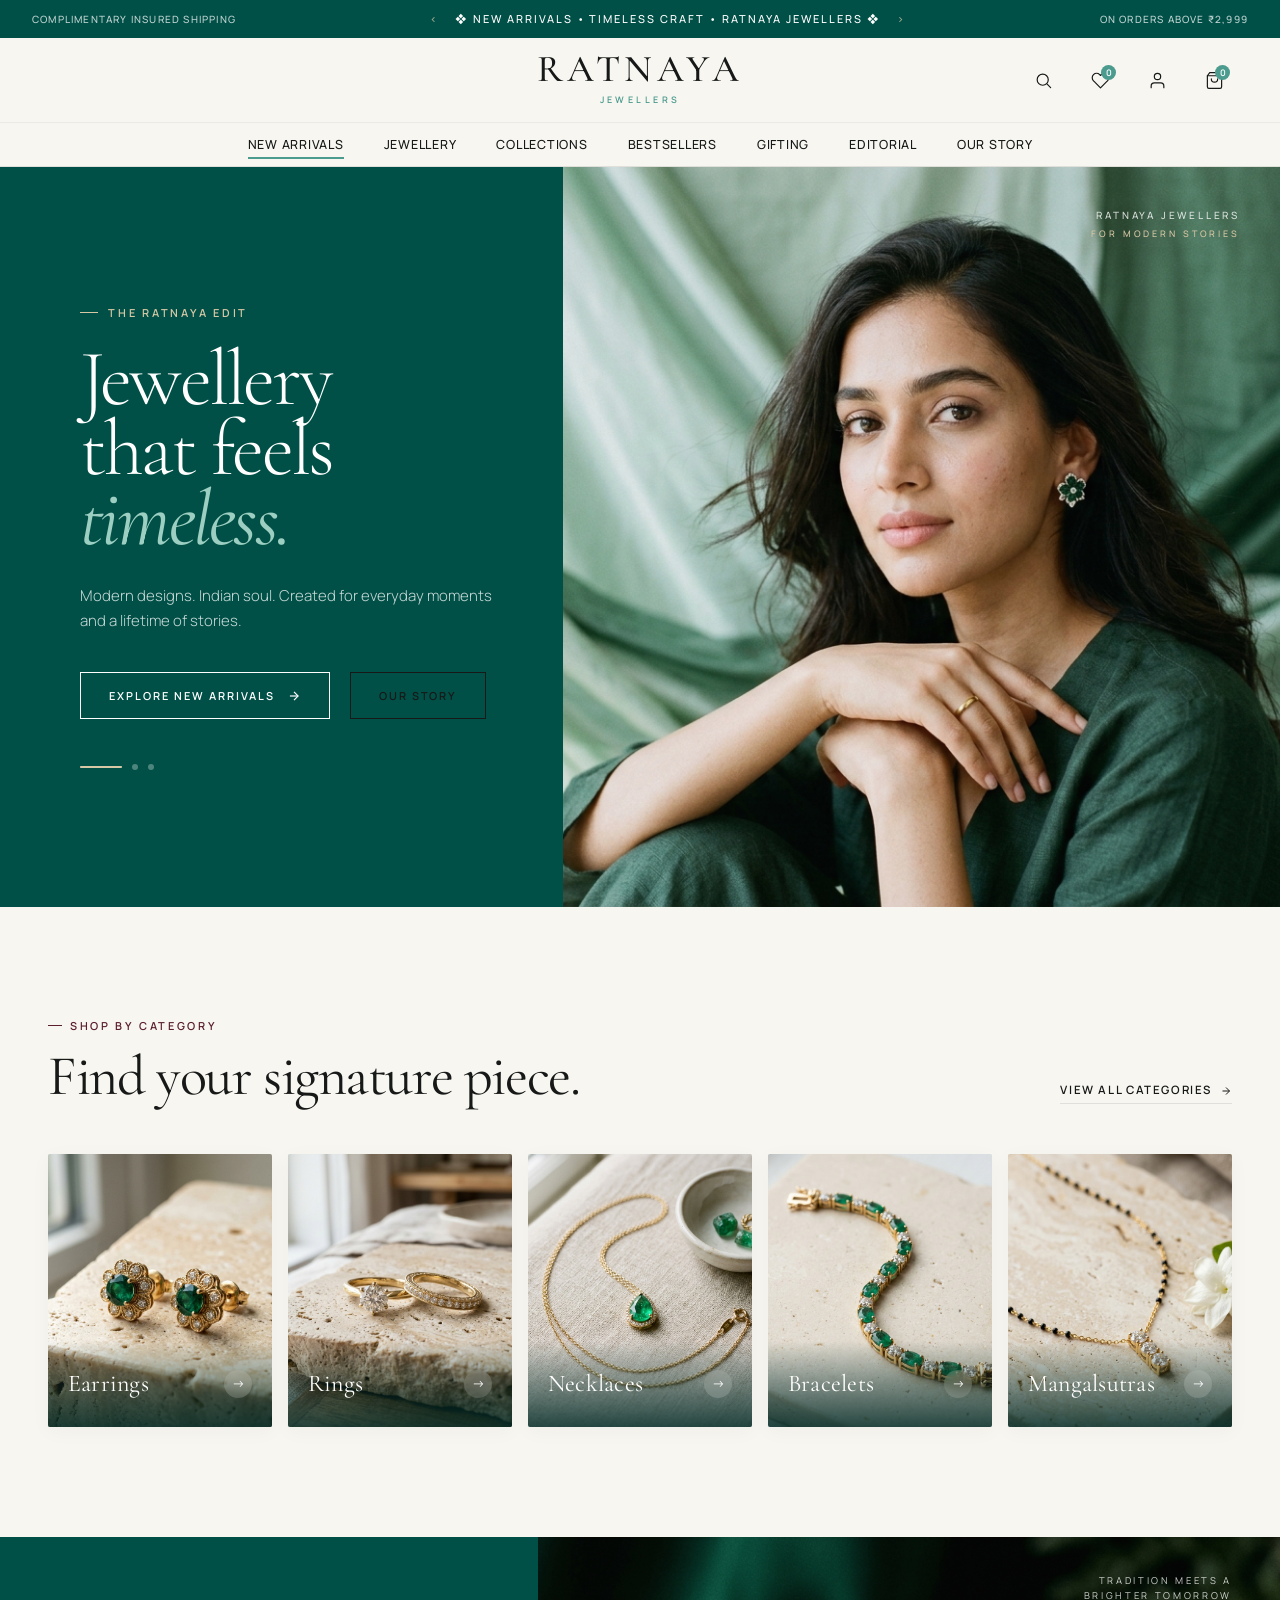
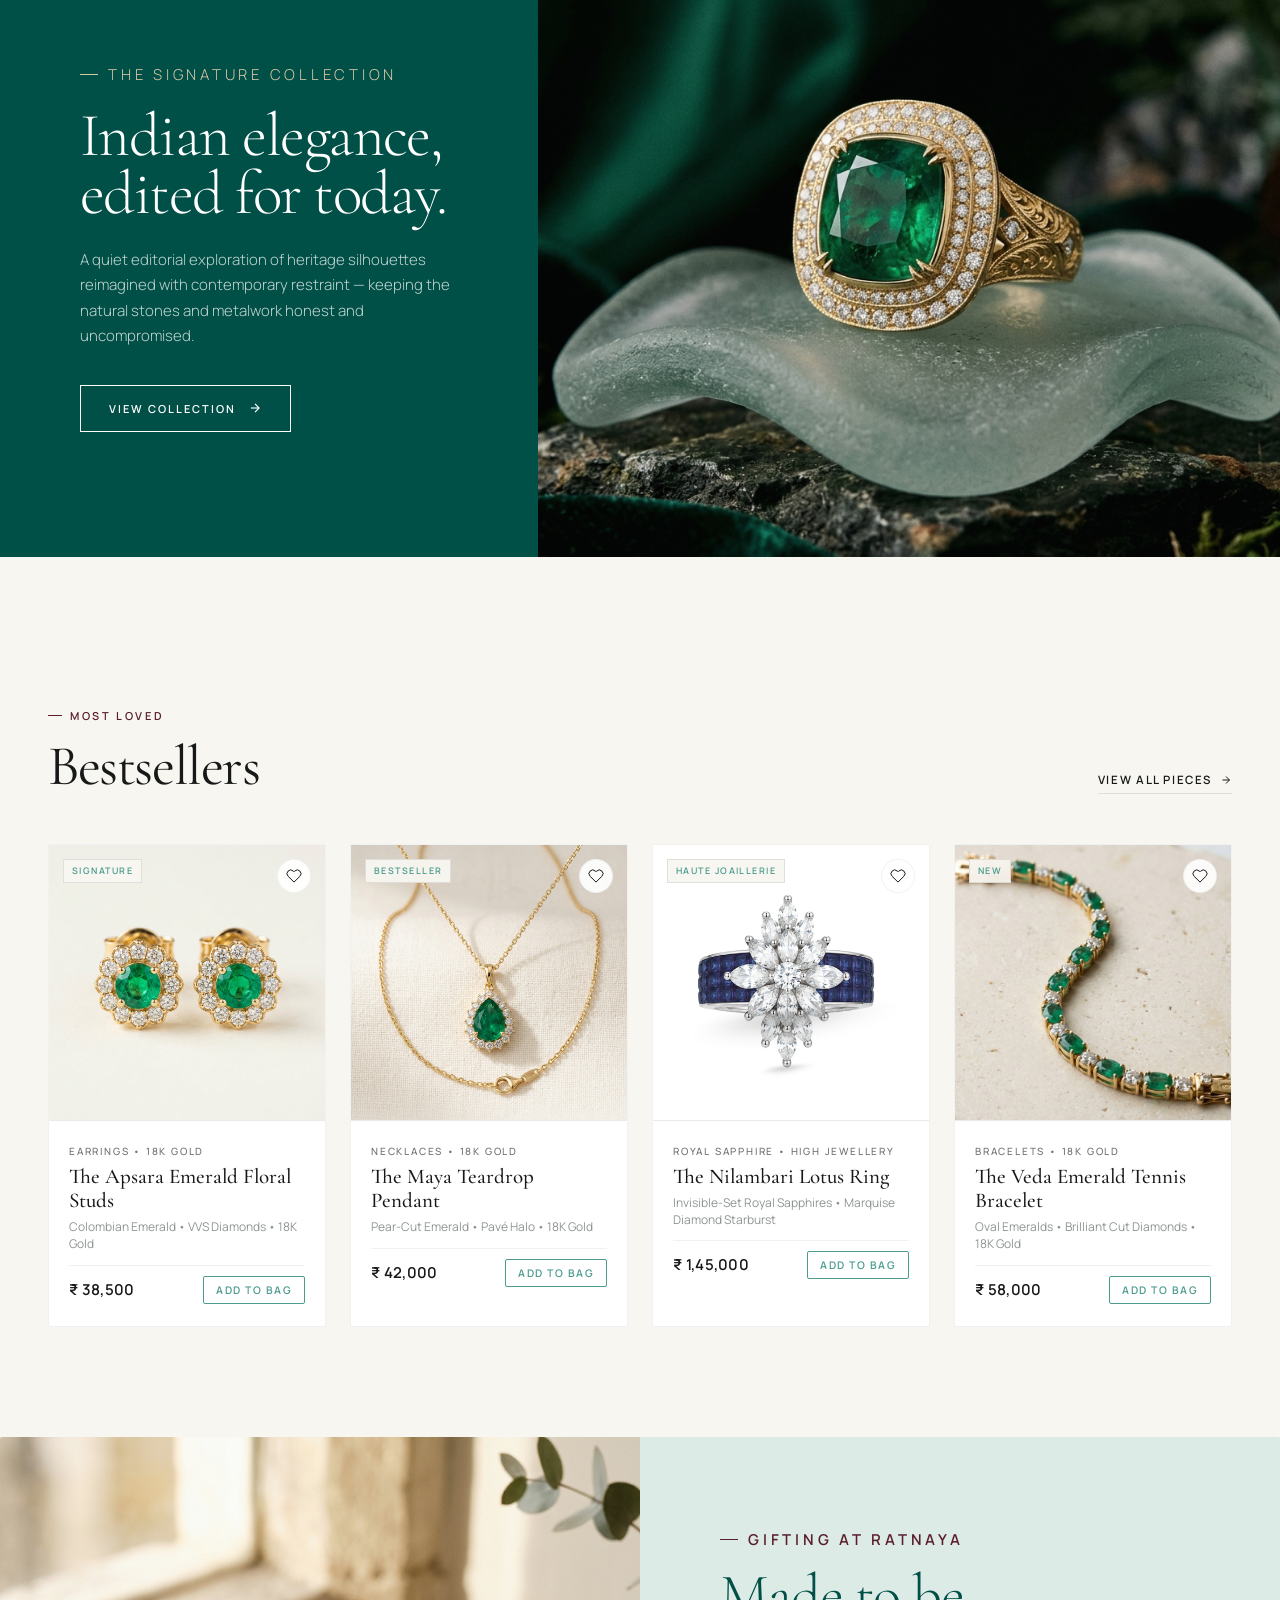
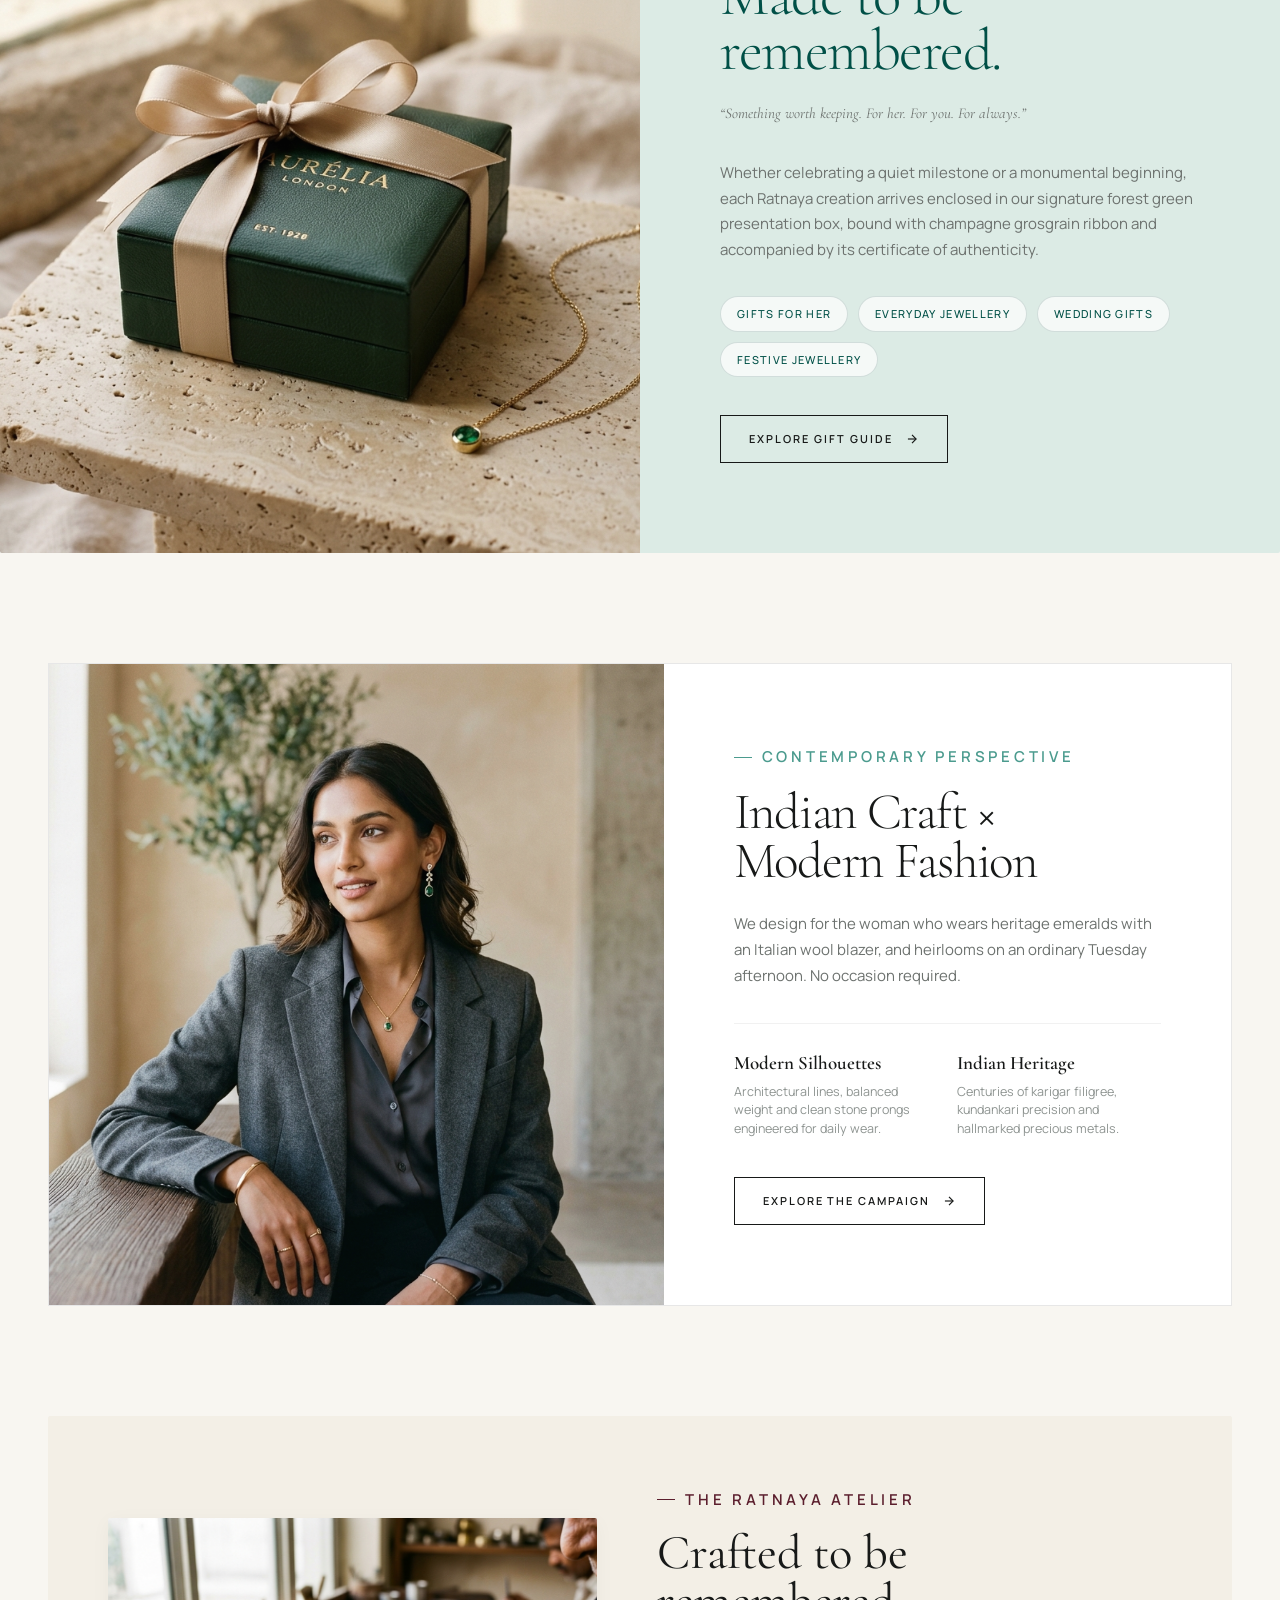
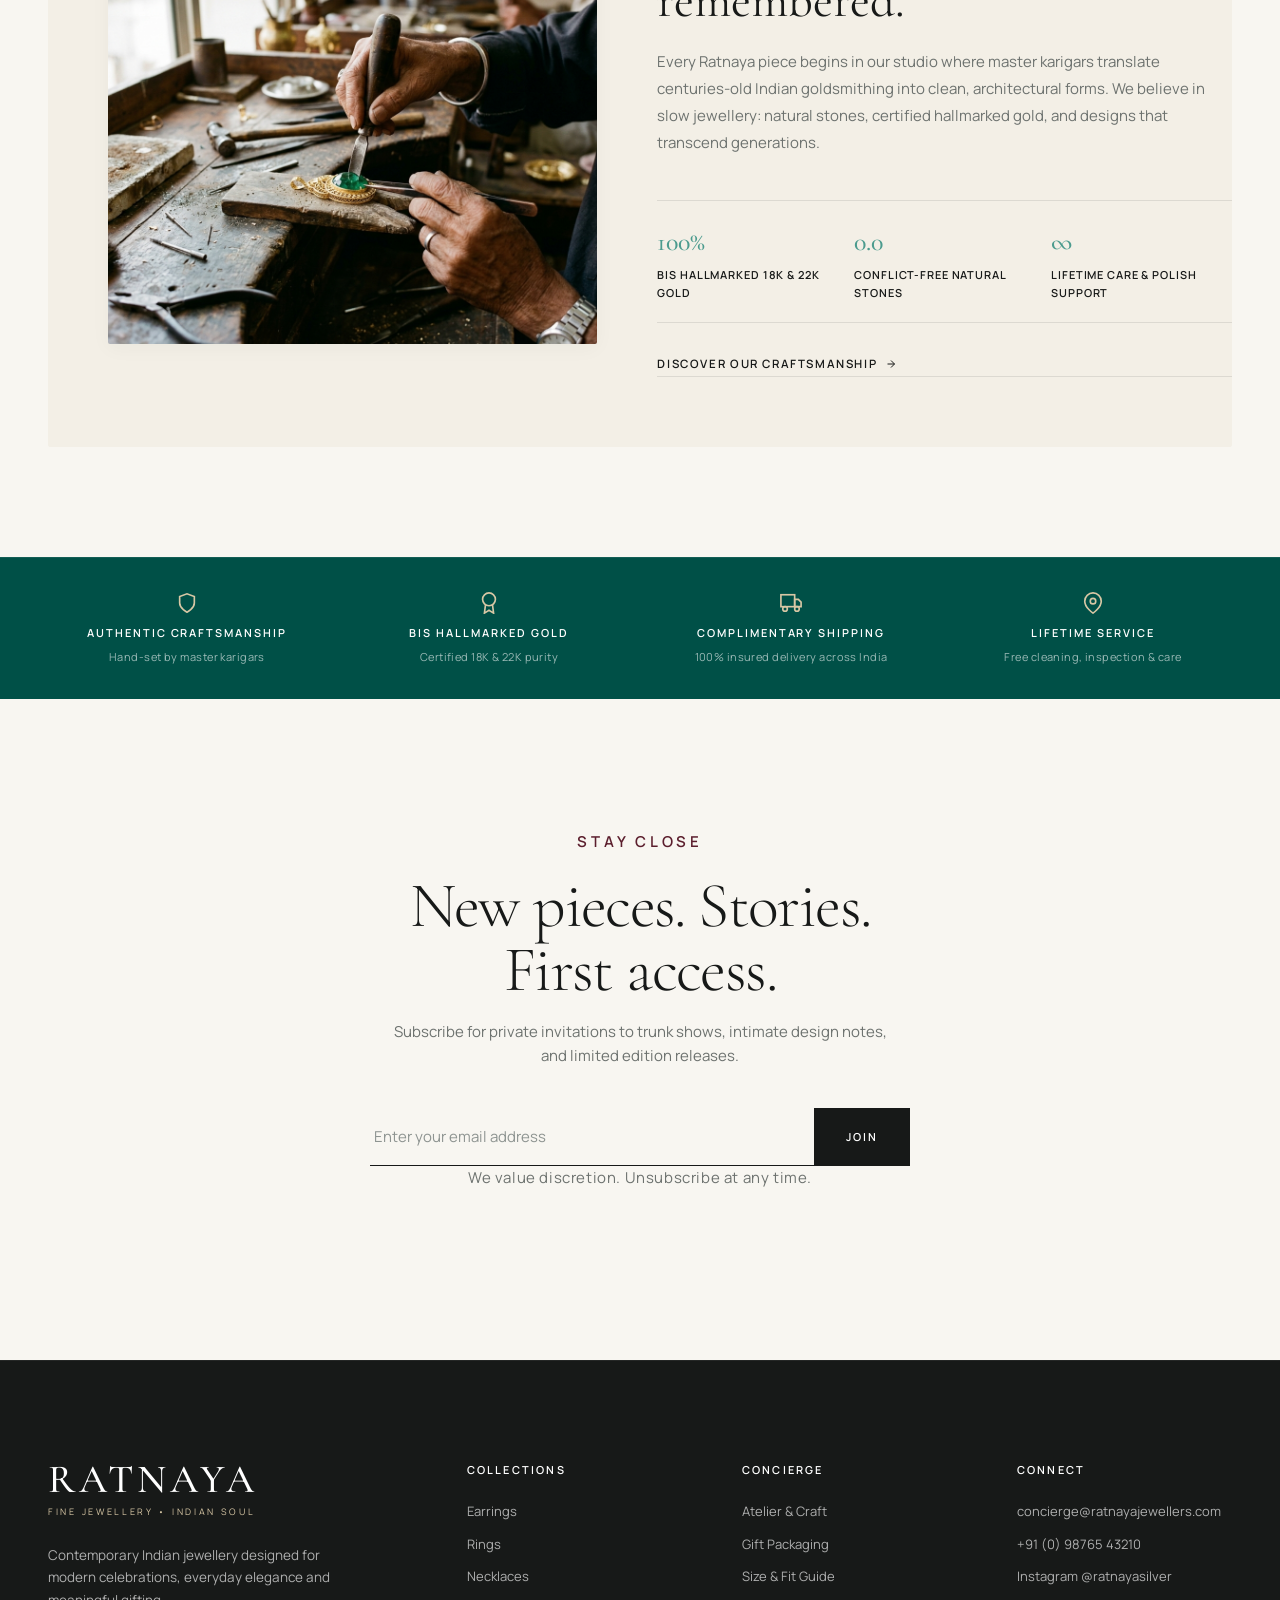
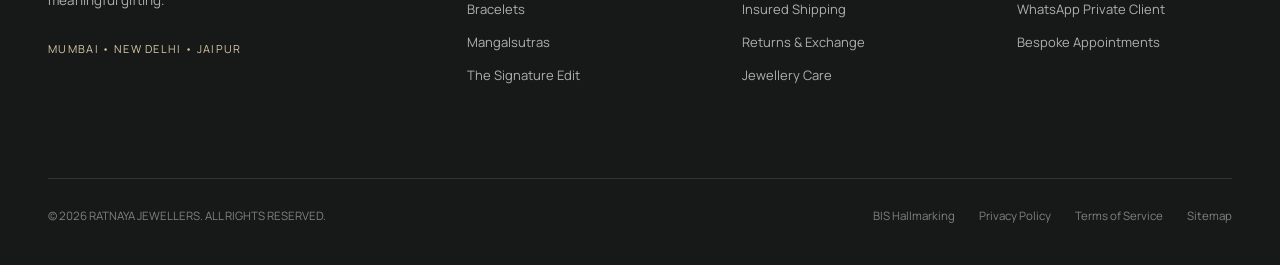
==== commit 9322404d: "Add authentic Ratnaya Haute Joaillerie rings and interactive dual-angle hover previews" ====
--- a/index.html
+++ b/index.html
@@ -246,7 +246,7 @@
 
         <!-- Rings -->
         <a class="category-card" href="category-rings.html">
-          <img src="assets/images/cat-rings.jpg" alt="Solid 18K yellow gold and diamond solitaire rings" width="400" height="480" loading="lazy">
+          <img src="assets/images/cat-rings.jpg" alt="Ratnaya Nilambari royal sapphire and marquise diamond lotus cocktail ring" width="400" height="480" loading="lazy">
           <div class="category-overlay">
             <span class="category-name">Rings</span>
             <span class="category-arrow" aria-hidden="true">→</span>
@@ -375,23 +375,24 @@
           </div>
         </article>
 
-        <!-- Product 3: Cocktail Ring -->
-        <article class="product-card" data-sku="RAT-RNG-03" data-name="The Sovereign Emerald Cocktail Ring" data-price="64500">
+        <!-- Product 3: The Nilambari Sapphire Lotus Ring (Authentic Ratnaya Creation) -->
+        <article class="product-card" data-sku="RAT-RNG-01" data-name="The Nilambari Sapphire Lotus Ring" data-price="145000">
           <div class="product-image">
-            <span class="product-tag">LIMITED</span>
+            <span class="product-tag">HAUTE JOAILLERIE</span>
             <button class="wishlist-btn" aria-label="Add to wishlist">
               <svg viewBox="0 0 24 24" fill="none" stroke="currentColor">
                 <path d="M20.84 4.61a5.5 5.5 0 0 0-7.78 0L12 5.67l-1.06-1.06a5.5 5.5 0 0 0-7.78 7.78l1.06 1.06L12 21.23l7.78-7.78 1.06-1.06a5.5 5.5 0 0 0 0-7.78z"></path>
               </svg>
             </button>
-            <img src="assets/images/prod-cocktail-ring.jpg" alt="The Sovereign Emerald Cocktail Ring in engraved 18K gold" width="400" height="400" loading="lazy">
+            <img class="img-primary" src="assets/images/prod-ratnaya-sapphire-lotus-ring.jpg" alt="The Nilambari Sapphire & Marquise Diamond Lotus Ring" width="400" height="400" loading="lazy">
+            <img class="img-hover" src="assets/images/prod-ratnaya-sapphire-lotus-ring-angles.jpg" alt="The Nilambari Sapphire Lotus Ring Angled View" width="400" height="400" loading="lazy">
           </div>
           <div class="product-info">
-            <p class="product-category-label">RINGS • HEIRLOOM</p>
-            <h3 class="product-name">The Sovereign Cocktail Ring</h3>
-            <p class="product-specs">Cushion Emerald • Double Halo • 18K Yellow Gold</p>
+            <p class="product-category-label">ROYAL SAPPHIRE • HIGH JEWELLERY</p>
+            <h3 class="product-name">The Nilambari Lotus Ring</h3>
+            <p class="product-specs">Invisible-Set Royal Sapphires • Marquise Diamond Starburst</p>
             <div class="product-price-row">
-              <span class="price">₹ 64,500</span>
+              <span class="price">₹ 1,45,000</span>
               <button class="quick-add-btn">Add to Bag</button>
             </div>
           </div>
--- a/styles.css
+++ b/styles.css
@@ -1,48 +1,53 @@
 @import url('https://fonts.googleapis.com/css2?family=Cormorant+Garamond:ital,wght@0,300;0,400;0,500;0,600;0,700;1,400;1,600&family=Manrope:wght@300;400;500;600;700&family=Inter:wght@300;400;500;600&display=swap');
 
 :root {
-  /* ICONIC TIFFANY-INSPIRED LUXURY ARCHITECTURE */
-  /* Signature Tiffany Blue (#81D8D0 as sampled directly from Tiffany.com) */
-  --tiffany: #81D8D0;
-  --tiffany-rgb: 129, 216, 208;
-  --tiffany-hover: #72CBC3;
-  --tiffany-dark: #007D72;      /* Deep rich teal for accessible text on white */
-  --tiffany-deep: #093E38;      /* Deep luxury oceanic teal for statement feature sections */
-  --tiffany-soft: #D7F2EE;      /* Soft translucent Robin's egg tint */
-  --tiffany-light: #F0FAF8;     /* Very pale fresh wash for cards and backgrounds */
-  --tiffany-border: rgba(129, 216, 208, 0.45);
-
-  /* Backgrounds & Whites (Crisp & Editorial like Tiffany.com) */
+  /* RATNAYA CORE COLOR ARCHITECTURE */
+  /* 60% Warm Ivory / White */
+  --ivory: #F8F6F1;
+  --ivory-warm: #F3EFE6;
   --white: #FFFFFF;
-  --ivory: #FDFDFB;
-  --ivory-warm: #F8F7F4;
-
-  /* Accents */
-  --champagne: #CDB38B;
-  --burgundy: #682333;
-
-  /* Typography & High-Contrast Neutrals */
-  --charcoal: #111111;
-  --charcoal-soft: #242625;
-  --muted: #585D5B;
-  --light-muted: #8A908E;
-  --border: rgba(17, 17, 17, 0.08);
-  --border-light: rgba(17, 17, 17, 0.04);
-
-  /* Fonts */
+
+  /* 20% Deep Emerald & Dark Forest */
+  --emerald: hsl(170, 35%, 45%);
+  --emerald-deep: #05332C;
+  --forest: #005047;
+
+  /* 10% Soft Mint Glass */
+  --emerald-soft: #DCEBE5;
+  --mint-translucent: rgba(220, 235, 229, 0.55);
+  --mint-glow: #9CCFC1;
+
+  /* 5% Champagne */
+  --champagne: #D7C7A5;
+  --champagne-light: #F4EEDF;
+
+  /* 5% Muted Burgundy */
+  --burgundy: #5B1E2D;
+  --burgundy-soft: #7A2E40;
+
+  /* Neutrals & Typography */
+  --charcoal: #171918;
+  --muted: #6D726F;
+  --light-muted: #8E9491;
+  --border: rgba(23, 25, 24, 0.10);
+  --border-light: rgba(23, 25, 24, 0.06);
+
+  /* Typography */
   --serif: "Cormorant Garamond", Georgia, "Times New Roman", serif;
   --sans: "Manrope", "Inter", -apple-system, BlinkMacSystemFont, "Segoe UI", Roboto, sans-serif;
 
-  /* Layout & Transitions */
+  /* Layout & Animation */
   --container: 1440px;
   --radius: 2px;
   --ease: cubic-bezier(0.22, 1, 0.36, 1);
-  --shadow-sm: 0 4px 20px rgba(0, 125, 114, 0.05);
-  --shadow-md: 0 12px 36px rgba(0, 125, 114, 0.08);
+  --shadow-sm: 0 4px 20px rgba(7, 63, 54, 0.04);
+  --shadow-md: 0 12px 36px rgba(7, 63, 54, 0.08);
 }
 
 /* RESET */
-*, *::before, *::after {
+*,
+*::before,
+*::after {
   box-sizing: border-box;
   margin: 0;
   padding: 0;
@@ -54,7 +59,7 @@
 }
 
 body {
-  background: var(--white);
+  background: var(--ivory);
   color: var(--charcoal);
   font-family: var(--sans);
   font-weight: 400;
@@ -96,20 +101,19 @@
   border: 0;
 }
 
-/* 1. ANNOUNCEMENT STRIP (MATCHING TIFFANY.COM TOP BANNER) */
+/* ANNOUNCEMENT STRIP */
 .announcement {
   height: 38px;
-  background: var(--tiffany);
-  color: var(--charcoal);
+  background: var(--forest);
+  color: var(--white);
   display: flex;
   align-items: center;
   justify-content: space-between;
   padding: 0 32px;
   font-size: 11px;
-  letter-spacing: 0.16em;
-  text-transform: uppercase;
-  font-weight: 600;
-  border-bottom: 1px solid rgba(0, 0, 0, 0.05);
+  letter-spacing: 0.18em;
+  text-transform: uppercase;
+  font-weight: 500;
 }
 
 .announcement-center {
@@ -120,8 +124,8 @@
 }
 
 .announcement-arrow {
-  color: var(--charcoal);
-  opacity: 0.7;
+  color: var(--champagne);
+  opacity: 0.75;
   transition: opacity 200ms;
 }
 
@@ -131,9 +135,8 @@
 
 .announcement-badge {
   font-size: 10px;
-  color: rgba(17, 17, 17, 0.75);
+  color: rgba(255, 255, 255, 0.75);
   letter-spacing: 0.12em;
-  font-weight: 600;
 }
 
 @media (max-width: 860px) {
@@ -143,17 +146,18 @@
     font-size: 10px;
     letter-spacing: 0.12em;
   }
+
   .announcement-badge {
     display: none;
   }
 }
 
-/* 2. SITE HEADER (AIRY, CLEAN WHITE WITH BLUR) */
+/* SITE HEADER */
 .site-header {
   position: sticky;
   top: 0;
   z-index: 1000;
-  background: rgba(255, 255, 255, 0.96);
+  background: rgba(248, 246, 241, 0.94);
   border-bottom: 1px solid var(--border);
   backdrop-filter: blur(14px);
   -webkit-backdrop-filter: blur(14px);
@@ -161,8 +165,8 @@
 }
 
 .site-header.scrolled {
-  background: rgba(255, 255, 255, 0.98);
-  box-shadow: 0 4px 20px rgba(0, 0, 0, 0.04);
+  background: rgba(248, 246, 241, 0.98);
+  box-shadow: 0 4px 20px rgba(6, 46, 41, 0.05);
 }
 
 .header-main {
@@ -199,18 +203,18 @@
   font-size: 9px;
   letter-spacing: 0.38em;
   text-transform: uppercase;
-  color: var(--tiffany-dark);
+  color: var(--emerald);
   font-weight: 600;
 }
 
-/* NAVIGATION */
+/* NAVIGATION (under logo on desktop, centered) */
 .main-nav {
   height: 44px;
   display: flex;
   justify-content: center;
   align-items: center;
   gap: 40px;
-  border-top: 1px solid var(--border-light);
+  border-top: 1px solid rgba(23, 25, 24, 0.05);
   max-width: var(--container);
   margin: 0 auto;
 }
@@ -231,13 +235,13 @@
   bottom: 0;
   left: 50%;
   width: 0;
-  height: 2px;
-  background: var(--tiffany);
+  height: 1.5px;
+  background: var(--emerald);
   transition: width 250ms var(--ease), left 250ms var(--ease);
 }
 
 .main-nav a:hover {
-  color: var(--tiffany-dark);
+  color: var(--emerald);
 }
 
 .main-nav a:hover::after,
@@ -266,7 +270,7 @@
 }
 
 .header-action:hover {
-  color: var(--tiffany-dark);
+  color: var(--emerald);
   transform: translateY(-1px);
 }
 
@@ -280,10 +284,10 @@
   position: absolute;
   top: 2px;
   right: 2px;
-  background: var(--tiffany);
-  color: var(--charcoal);
+  background: var(--emerald);
+  color: var(--white);
   font-size: 9px;
-  font-weight: 700;
+  font-weight: 600;
   width: 15px;
   height: 15px;
   border-radius: 50%;
@@ -300,16 +304,15 @@
   color: var(--charcoal);
 }
 
-/* 3. HERO SECTION (LUMINOUS, AIRY & EDITORIAL LIKE TIFFANY) */
+/* HERO SECTION */
 .hero {
   position: relative;
-  min-height: 720px;
+  min-height: 740px;
   display: grid;
   grid-template-columns: 44% 56%;
-  background: linear-gradient(135deg, var(--white) 0%, var(--tiffany-light) 60%, var(--tiffany-soft) 100%);
+  background: var(--forest);
   overflow: hidden;
-  color: var(--charcoal);
-  border-bottom: 1px solid var(--border);
+  color: var(--white);
 }
 
 .hero-content {
@@ -328,8 +331,8 @@
   font-size: 11px;
   letter-spacing: 0.25em;
   text-transform: uppercase;
-  color: var(--tiffany-dark);
-  font-weight: 700;
+  color: var(--champagne);
+  font-weight: 600;
   margin-bottom: 24px;
 }
 
@@ -337,8 +340,8 @@
   content: '';
   display: inline-block;
   width: 18px;
-  height: 2px;
-  background: var(--tiffany);
+  height: 1px;
+  background: currentColor;
 }
 
 .hero h1 {
@@ -348,22 +351,22 @@
   line-height: 0.88;
   letter-spacing: -0.035em;
   margin: 0 0 28px;
-  color: var(--charcoal);
+  color: var(--white);
 }
 
 .hero h1 em {
   font-style: italic;
   font-weight: 400;
-  color: var(--tiffany-dark);
+  color: var(--mint-glow);
 }
 
 .hero-description {
   max-width: 440px;
   margin-bottom: 38px;
-  color: var(--muted);
+  color: rgba(255, 255, 255, 0.78);
   font-size: 15px;
   line-height: 1.7;
-  font-weight: 400;
+  font-weight: 300;
 }
 
 .hero-cta {
@@ -379,19 +382,19 @@
   right: 40px;
   z-index: 5;
   text-align: right;
-  color: var(--charcoal);
+  color: rgba(255, 255, 255, 0.8);
   font-size: 10px;
   letter-spacing: 0.28em;
   text-transform: uppercase;
   pointer-events: none;
-  font-weight: 600;
+  font-weight: 500;
 }
 
 .hero-aside-tag span {
   display: block;
   font-size: 9px;
   letter-spacing: 0.32em;
-  color: var(--tiffany-dark);
+  color: var(--champagne);
   margin-top: 4px;
 }
 
@@ -399,7 +402,6 @@
   position: relative;
   overflow: hidden;
   height: 100%;
-  background: var(--tiffany-soft);
 }
 
 .hero-image-wrap img {
@@ -426,7 +428,7 @@
 .slider-line {
   width: 42px;
   height: 2px;
-  background: rgba(0, 0, 0, 0.15);
+  background: rgba(255, 255, 255, 0.3);
   position: relative;
   overflow: hidden;
   border-radius: 1px;
@@ -439,17 +441,32 @@
   left: 0;
   width: 100%;
   height: 100%;
-  background: var(--tiffany-dark);
+  background: var(--champagne);
 }
 
 .slider-dot {
   width: 6px;
   height: 6px;
   border-radius: 50%;
-  background: rgba(0, 0, 0, 0.15);
-}
-
-/* BUTTONS (CLEAN LUXURY CONTRAST) */
+  background: rgba(255, 255, 255, 0.3);
+}
+
+/* SUBTLE GLASS ACCENTS */
+.glass {
+  background: rgba(255, 255, 255, 0.08);
+  border: 1px solid rgba(255, 255, 255, 0.22);
+  backdrop-filter: blur(12px);
+  -webkit-backdrop-filter: blur(12px);
+}
+
+.glass-mint {
+  background: rgba(220, 235, 229, 0.45);
+  border: 1px solid rgba(255, 255, 255, 0.6);
+  backdrop-filter: blur(14px);
+  -webkit-backdrop-filter: blur(14px);
+}
+
+/* BUTTONS */
 .button {
   display: inline-flex;
   align-items: center;
@@ -468,30 +485,30 @@
   transition: all 300ms var(--ease);
 }
 
-.button-dark {
-  background: var(--charcoal);
-  color: var(--white);
-  border-color: var(--charcoal);
-}
-
-.button-dark:hover {
-  background: var(--tiffany-dark);
-  border-color: var(--tiffany-dark);
-  color: var(--white);
-}
-
-.button-tiffany {
-  background: var(--tiffany);
-  color: var(--charcoal);
-  border-color: var(--tiffany);
-}
-
-.button-tiffany:hover {
-  background: var(--tiffany-dark);
-  color: var(--white);
-  border-color: var(--tiffany-dark);
+.button-glass {
+  background: rgba(255, 255, 255, 0.12);
+  border: 1px solid rgba(255, 255, 255, 0.35);
+  color: var(--white);
+  backdrop-filter: blur(8px);
+}
+
+.button-glass:hover {
+  background: var(--white);
+  color: var(--forest);
+  border-color: var(--white);
+}
+
+.button-emerald {
+  background: var(--emerald);
+  color: var(--white);
+  border-color: var(--emerald);
+}
+
+.button-emerald:hover {
+  background: var(--forest);
+  border-color: var(--forest);
   transform: translateY(-1px);
-  box-shadow: 0 8px 24px rgba(0, 125, 114, 0.2);
+  box-shadow: 0 8px 24px rgba(7, 63, 54, 0.18);
 }
 
 .button-outline {
@@ -513,18 +530,18 @@
   text-transform: uppercase;
   font-weight: 600;
   color: var(--charcoal);
-  border-bottom: 1.5px solid var(--tiffany);
+  border-bottom: 1px solid var(--border);
   padding-bottom: 3px;
   transition: all 250ms var(--ease);
 }
 
 .text-link:hover {
-  color: var(--tiffany-dark);
-  border-color: var(--tiffany-dark);
+  color: var(--emerald);
+  border-color: var(--emerald);
   gap: 12px;
 }
 
-/* SECTION */
+/* GENERIC SECTION */
 .section {
   max-width: var(--container);
   margin: 0 auto;
@@ -539,11 +556,11 @@
 }
 
 .section-eyebrow {
-  color: var(--tiffany-dark);
+  color: var(--burgundy);
   font-size: 11px;
   letter-spacing: 0.24em;
   text-transform: uppercase;
-  font-weight: 700;
+  font-weight: 600;
   display: flex;
   align-items: center;
   gap: 8px;
@@ -553,8 +570,8 @@
   content: '';
   display: inline-block;
   width: 14px;
-  height: 2px;
-  background: var(--tiffany);
+  height: 1px;
+  background: currentColor;
 }
 
 .section-title {
@@ -577,18 +594,16 @@
 .category-card {
   position: relative;
   overflow: hidden;
-  background: var(--tiffany-light);
+  background: var(--emerald-soft);
   aspect-ratio: 0.82;
   border-radius: var(--radius);
-  border: 1px solid var(--tiffany-border);
   box-shadow: var(--shadow-sm);
-  transition: transform 400ms var(--ease), box-shadow 400ms var(--ease), border-color 300ms;
+  transition: transform 400ms var(--ease), box-shadow 400ms var(--ease);
 }
 
 .category-card:hover {
   transform: translateY(-4px);
   box-shadow: var(--shadow-md);
-  border-color: var(--tiffany);
 }
 
 .category-card img {
@@ -606,12 +621,10 @@
   position: absolute;
   inset: auto 0 0;
   padding: 24px 20px;
-  background: linear-gradient(
-    to top,
-    rgba(9, 62, 56, 0.88) 0%,
-    rgba(9, 62, 56, 0.45) 50%,
-    transparent 100%
-  );
+  background: linear-gradient(to top,
+      rgba(6, 46, 41, 0.85) 0%,
+      rgba(6, 46, 41, 0.45) 50%,
+      transparent 100%);
   color: var(--white);
   display: flex;
   justify-content: space-between;
@@ -630,28 +643,28 @@
   width: 28px;
   height: 28px;
   border-radius: 50%;
-  background: rgba(255, 255, 255, 0.2);
+  background: rgba(255, 255, 255, 0.15);
   display: flex;
   align-items: center;
   justify-content: center;
   font-size: 13px;
   backdrop-filter: blur(6px);
-  transition: transform 300ms var(--ease), background 300ms var(--ease), color 300ms;
+  transition: transform 300ms var(--ease), background 300ms var(--ease);
 }
 
 .category-card:hover .category-arrow {
   transform: translateX(4px);
-  background: var(--tiffany);
-  color: var(--charcoal);
-}
-
-/* THE SIGNATURE COLLECTION (OCEANIC LUXURY TEAL) */
+  background: var(--champagne);
+  color: var(--forest);
+}
+
+/* THE SIGNATURE COLLECTION */
 .collection-feature {
   position: relative;
   display: grid;
   grid-template-columns: 42% 58%;
   min-height: 620px;
-  background: var(--tiffany-deep);
+  background: var(--forest);
   color: var(--white);
   overflow: hidden;
   max-width: var(--container);
@@ -668,12 +681,8 @@
 }
 
 .collection-content .eyebrow {
-  color: var(--tiffany);
+  color: var(--champagne);
   margin-bottom: 20px;
-}
-
-.collection-content .eyebrow::before {
-  background: var(--tiffany);
 }
 
 .collection-content h2 {
@@ -686,7 +695,7 @@
 }
 
 .collection-content p {
-  color: rgba(255, 255, 255, 0.8);
+  color: rgba(255, 255, 255, 0.75);
   font-size: 15px;
   line-height: 1.7;
   max-width: 440px;
@@ -719,13 +728,12 @@
   font-size: 9.5px;
   letter-spacing: 0.28em;
   text-transform: uppercase;
-  color: var(--tiffany);
+  color: rgba(255, 255, 255, 0.8);
   z-index: 5;
   text-align: right;
-  font-weight: 600;
-}
-
-/* PRODUCT GRID */
+}
+
+/* PRODUCT GRID (MOST LOVED / BESTSELLERS) */
 .product-grid {
   display: grid;
   grid-template-columns: repeat(4, 1fr);
@@ -735,20 +743,19 @@
 .product-card {
   position: relative;
   background: var(--white);
-  border: 1px solid var(--border);
+  border: 1px solid var(--border-light);
   border-radius: var(--radius);
-  transition: transform 350ms var(--ease), box-shadow 350ms var(--ease), border-color 300ms;
+  transition: transform 350ms var(--ease), box-shadow 350ms var(--ease);
 }
 
 .product-card:hover {
   transform: translateY(-4px);
-  box-shadow: 0 16px 36px rgba(0, 125, 114, 0.08);
-  border-color: var(--tiffany-border);
+  box-shadow: 0 16px 36px rgba(7, 63, 54, 0.07);
 }
 
 .product-image {
   position: relative;
-  background: var(--ivory);
+  background: #FAF8F5;
   aspect-ratio: 1;
   overflow: hidden;
   display: flex;
@@ -761,11 +768,30 @@
   width: 100%;
   height: 100%;
   object-fit: cover;
-  transition: transform 650ms var(--ease);
+  transition: transform 650ms var(--ease), opacity 500ms var(--ease);
+}
+
+.product-image img.img-hover {
+  position: absolute;
+  top: 0;
+  left: 0;
+  width: 100%;
+  height: 100%;
+  object-fit: cover;
+  opacity: 0;
+  pointer-events: none;
 }
 
 .product-card:hover .product-image img {
   transform: scale(1.04);
+}
+
+.product-card:hover .product-image img.img-hover {
+  opacity: 1;
+}
+
+.product-card:hover .product-image:has(img.img-hover) img.img-primary {
+  opacity: 0;
 }
 
 .wishlist-btn {
@@ -775,13 +801,13 @@
   width: 34px;
   height: 34px;
   border-radius: 50%;
-  background: rgba(255, 255, 255, 0.92);
+  background: rgba(255, 255, 255, 0.9);
   display: flex;
   align-items: center;
   justify-content: center;
   color: var(--charcoal);
   backdrop-filter: blur(8px);
-  border: 1px solid rgba(0, 0, 0, 0.06);
+  border: 1px solid rgba(0, 0, 0, 0.05);
   transition: all 250ms var(--ease);
   z-index: 10;
 }
@@ -817,10 +843,10 @@
   letter-spacing: 0.16em;
   text-transform: uppercase;
   padding: 4px 8px;
-  background: rgba(255, 255, 255, 0.95);
-  color: var(--tiffany-dark);
-  font-weight: 700;
-  border: 1px solid var(--tiffany-border);
+  background: rgba(248, 246, 241, 0.95);
+  color: var(--emerald);
+  font-weight: 600;
+  border: 1px solid var(--border);
   backdrop-filter: blur(4px);
 }
 
@@ -832,8 +858,8 @@
   font-size: 10px;
   letter-spacing: 0.18em;
   text-transform: uppercase;
-  color: var(--tiffany-dark);
-  font-weight: 600;
+  color: var(--muted);
+  font-weight: 500;
   margin-bottom: 6px;
 }
 
@@ -873,23 +899,21 @@
   letter-spacing: 0.14em;
   text-transform: uppercase;
   font-weight: 600;
-  color: var(--charcoal);
-  padding: 6px 14px;
-  border: 1px solid var(--charcoal);
+  color: var(--emerald);
+  padding: 6px 12px;
+  border: 1px solid var(--emerald);
   border-radius: var(--radius);
   transition: all 250ms var(--ease);
 }
 
 .quick-add-btn:hover {
-  background: var(--tiffany);
-  border-color: var(--tiffany);
-  color: var(--charcoal);
+  background: var(--emerald);
+  color: var(--white);
 }
 
 /* EDITORIAL / GIFTING SECTION */
 .gifting-section {
-  background: var(--tiffany-light);
-  border: 1px solid var(--tiffany-border);
+  background: var(--emerald-soft);
   max-width: var(--container);
   margin: 0 auto 110px;
   display: grid;
@@ -920,7 +944,7 @@
 }
 
 .gifting-content .eyebrow {
-  color: var(--tiffany-dark);
+  color: var(--burgundy);
   margin-bottom: 16px;
 }
 
@@ -931,14 +955,14 @@
   line-height: 0.94;
   letter-spacing: -0.025em;
   margin-bottom: 22px;
-  color: var(--charcoal);
+  color: var(--forest);
 }
 
 .gifting-quote {
   font-family: var(--serif);
   font-style: italic;
   font-size: 21px;
-  color: var(--tiffany-dark);
+  color: var(--emerald);
   margin-bottom: 20px;
   line-height: 1.3;
 }
@@ -959,24 +983,24 @@
 
 .gift-tag {
   padding: 8px 16px;
-  background: var(--white);
-  border: 1px solid var(--tiffany-border);
+  background: rgba(255, 255, 255, 0.7);
+  border: 1px solid rgba(7, 63, 54, 0.15);
   font-size: 11px;
   letter-spacing: 0.12em;
   text-transform: uppercase;
-  color: var(--charcoal);
-  font-weight: 600;
+  color: var(--forest);
+  font-weight: 500;
   border-radius: 20px;
   transition: all 250ms var(--ease);
 }
 
 .gift-tag:hover {
-  background: var(--tiffany);
-  color: var(--charcoal);
-  border-color: var(--tiffany);
-}
-
-/* MODEL CAMPAIGN SECTION */
+  background: var(--forest);
+  color: var(--white);
+  border-color: var(--forest);
+}
+
+/* MODEL CAMPAIGN SECTION ("Indian Craft × Modern Fashion") */
 .campaign-modern {
   max-width: var(--container);
   margin: 0 auto;
@@ -995,7 +1019,6 @@
   position: relative;
   overflow: hidden;
   min-height: 560px;
-  background: var(--tiffany-light);
 }
 
 .campaign-visual img {
@@ -1019,7 +1042,7 @@
 }
 
 .campaign-info .eyebrow {
-  color: var(--tiffany-dark);
+  color: var(--emerald);
   margin-bottom: 18px;
 }
 
@@ -1075,8 +1098,7 @@
   grid-template-columns: 46% 54%;
   gap: 60px;
   align-items: center;
-  background: var(--tiffany-light);
-  border: 1px solid var(--tiffany-border);
+  background: var(--ivory-warm);
   border-radius: var(--radius);
   padding: 70px 60px;
 }
@@ -1103,7 +1125,7 @@
 }
 
 .story-copy .eyebrow {
-  color: var(--tiffany-dark);
+  color: var(--burgundy);
   margin-bottom: 16px;
 }
 
@@ -1140,8 +1162,8 @@
 .story-pillar-number {
   font-family: var(--serif);
   font-size: 26px;
-  color: var(--tiffany-dark);
-  font-weight: 600;
+  color: var(--emerald);
+  font-weight: 500;
 }
 
 .story-pillar-label {
@@ -1155,7 +1177,7 @@
 
 /* TRUST STRIP */
 .trust-strip {
-  background: var(--charcoal);
+  background: var(--forest);
   color: var(--white);
   padding: 34px 48px;
   border-top: 1px solid rgba(255, 255, 255, 0.08);
@@ -1180,7 +1202,7 @@
 .trust-item svg {
   width: 22px;
   height: 22px;
-  color: var(--tiffany);
+  color: var(--champagne);
   margin-bottom: 4px;
 }
 
@@ -1202,13 +1224,13 @@
 .newsletter {
   text-align: center;
   padding: 130px 24px;
-  background: var(--white);
+  background: var(--ivory);
   max-width: 800px;
   margin: 0 auto;
 }
 
 .newsletter .eyebrow {
-  color: var(--tiffany-dark);
+  color: var(--burgundy);
   justify-content: center;
   margin-bottom: 20px;
 }
@@ -1242,7 +1264,7 @@
 }
 
 .newsletter-form:focus-within {
-  border-color: var(--tiffany-dark);
+  border-color: var(--emerald);
 }
 
 .newsletter-form input {
@@ -1269,12 +1291,11 @@
   letter-spacing: 0.18em;
   text-transform: uppercase;
   font-weight: 600;
-  transition: background 250ms, color 250ms;
+  transition: background 250ms;
 }
 
 .newsletter-form button:hover {
-  background: var(--tiffany);
-  color: var(--charcoal);
+  background: var(--emerald);
 }
 
 .newsletter-subtext {
@@ -1319,7 +1340,7 @@
   font-size: 9px;
   letter-spacing: 0.3em;
   text-transform: uppercase;
-  color: var(--tiffany);
+  color: var(--champagne);
   margin-bottom: 24px;
 }
 
@@ -1349,7 +1370,7 @@
 }
 
 .footer-col a:hover {
-  color: var(--tiffany);
+  color: var(--champagne);
   transform: translateX(2px);
 }
 
@@ -1377,7 +1398,7 @@
 }
 
 .footer-bottom-links a:hover {
-  color: var(--tiffany);
+  color: var(--white);
 }
 
 /* TOAST NOTIFICATION */
@@ -1385,10 +1406,10 @@
   position: fixed;
   bottom: 28px;
   right: 28px;
-  background: var(--charcoal);
+  background: var(--forest);
   color: var(--white);
   padding: 16px 24px;
-  border-left: 3px solid var(--tiffany);
+  border: 1px solid rgba(220, 235, 229, 0.3);
   box-shadow: 0 12px 36px rgba(0, 0, 0, 0.25);
   z-index: 2000;
   font-size: 12px;
@@ -1407,39 +1428,107 @@
   pointer-events: auto;
 }
 
-/* RESPONSIVE */
+/* RESPONSIVE BREAKPOINTS */
 @media (max-width: 1040px) {
-  .hero { grid-template-columns: 1fr; }
-  .hero-content { padding: 70px 40px; }
-  .hero-image-wrap { min-height: 480px; }
-  .category-grid { grid-template-columns: repeat(3, 1fr); }
-  .collection-feature { grid-template-columns: 1fr; }
-  .collection-content { padding: 60px 40px; }
-  .collection-image-wrap { min-height: 450px; }
-  .product-grid { grid-template-columns: repeat(2, 1fr); }
-  .gifting-section { grid-template-columns: 1fr; }
-  .gifting-image { min-height: 420px; }
-  .gifting-content { padding: 60px 40px; }
-  .campaign-card { grid-template-columns: 1fr; }
-  .campaign-visual { min-height: 440px; }
-  .campaign-info { padding: 60px 40px; }
-  .story-grid { grid-template-columns: 1fr; padding: 50px 30px; }
-  .footer-grid { grid-template-columns: 1fr 1fr; gap: 40px; }
-  .trust-grid { grid-template-columns: repeat(2, 1fr); gap: 28px; }
+  .hero {
+    grid-template-columns: 1fr;
+  }
+
+  .hero-content {
+    padding: 70px 40px;
+    min-height: auto;
+  }
+
+  .hero-image-wrap {
+    min-height: 480px;
+  }
+
+  .category-grid {
+    grid-template-columns: repeat(3, 1fr);
+  }
+
+  .collection-feature {
+    grid-template-columns: 1fr;
+  }
+
+  .collection-content {
+    padding: 60px 40px;
+  }
+
+  .collection-image-wrap {
+    min-height: 450px;
+  }
+
+  .product-grid {
+    grid-template-columns: repeat(2, 1fr);
+  }
+
+  .gifting-section {
+    grid-template-columns: 1fr;
+  }
+
+  .gifting-image {
+    min-height: 420px;
+  }
+
+  .gifting-content {
+    padding: 60px 40px;
+  }
+
+  .campaign-card {
+    grid-template-columns: 1fr;
+  }
+
+  .campaign-visual {
+    min-height: 440px;
+  }
+
+  .campaign-info {
+    padding: 60px 40px;
+  }
+
+  .story-grid {
+    grid-template-columns: 1fr;
+    padding: 50px 30px;
+  }
+
+  .footer-grid {
+    grid-template-columns: 1fr 1fr;
+    gap: 40px;
+  }
+
+  .trust-grid {
+    grid-template-columns: repeat(2, 1fr);
+    gap: 28px;
+  }
 }
 
 @media (max-width: 768px) {
-  .header-main { height: 72px; padding: 0 20px; }
-  .menu-toggle { display: block; }
-  .logo-name { font-size: 28px; }
-  .logo-subtitle { font-size: 8px; letter-spacing: 0.28em; }
+  .header-main {
+    height: 72px;
+    padding: 0 20px;
+  }
+
+  .menu-toggle {
+    display: block;
+  }
+
+  .logo-name {
+    font-size: 28px;
+  }
+
+  .logo-subtitle {
+    font-size: 8px;
+    letter-spacing: 0.28em;
+  }
+
   .main-nav {
     display: none;
     position: absolute;
     top: 72px;
     left: 0;
     right: 0;
-    background: var(--white);
+    background: var(--ivory);
     flex-direction: column;
     height: auto;
     padding: 24px 20px;
@@ -1447,16 +1536,56 @@
     border-bottom: 1px solid var(--border);
     box-shadow: 0 10px 30px rgba(0, 0, 0, 0.08);
   }
-  .main-nav.open { display: flex; }
-  .section { padding: 75px 20px; }
-  .campaign-modern, .story-section { padding: 0 20px 75px; }
-  .category-grid { grid-template-columns: repeat(2, 1fr); }
-  .category-card:last-child { grid-column: span 2; }
-  .product-grid { grid-template-columns: 1fr 1fr; gap: 14px; }
-  .product-info { padding: 16px 12px; }
-  .product-name { font-size: 18px; }
-  .story-pillars { grid-template-columns: 1fr; }
-  .site-footer { padding: 70px 20px 30px; }
-  .footer-grid { grid-template-columns: 1fr; }
-  .footer-bottom { flex-direction: column; text-align: center; gap: 14px; }
+
+  .main-nav.open {
+    display: flex;
+  }
+
+  .section {
+    padding: 75px 20px;
+  }
+
+  .campaign-modern,
+  .story-section {
+    padding: 0 20px 75px;
+  }
+
+  .category-grid {
+    grid-template-columns: repeat(2, 1fr);
+  }
+
+  .category-card:last-child {
+    grid-column: span 2;
+  }
+
+  .product-grid {
+    grid-template-columns: 1fr 1fr;
+    gap: 14px;
+  }
+
+  .product-info {
+    padding: 16px 12px;
+  }
+
+  .product-name {
+    font-size: 18px;
+  }
+
+  .story-pillars {
+    grid-template-columns: 1fr;
+  }
+
+  .site-footer {
+    padding: 70px 20px 30px;
+  }
+
+  .footer-grid {
+    grid-template-columns: 1fr;
+  }
+
+  .footer-bottom {
+    flex-direction: column;
+    text-align: center;
+    gap: 14px;
+  }
 }
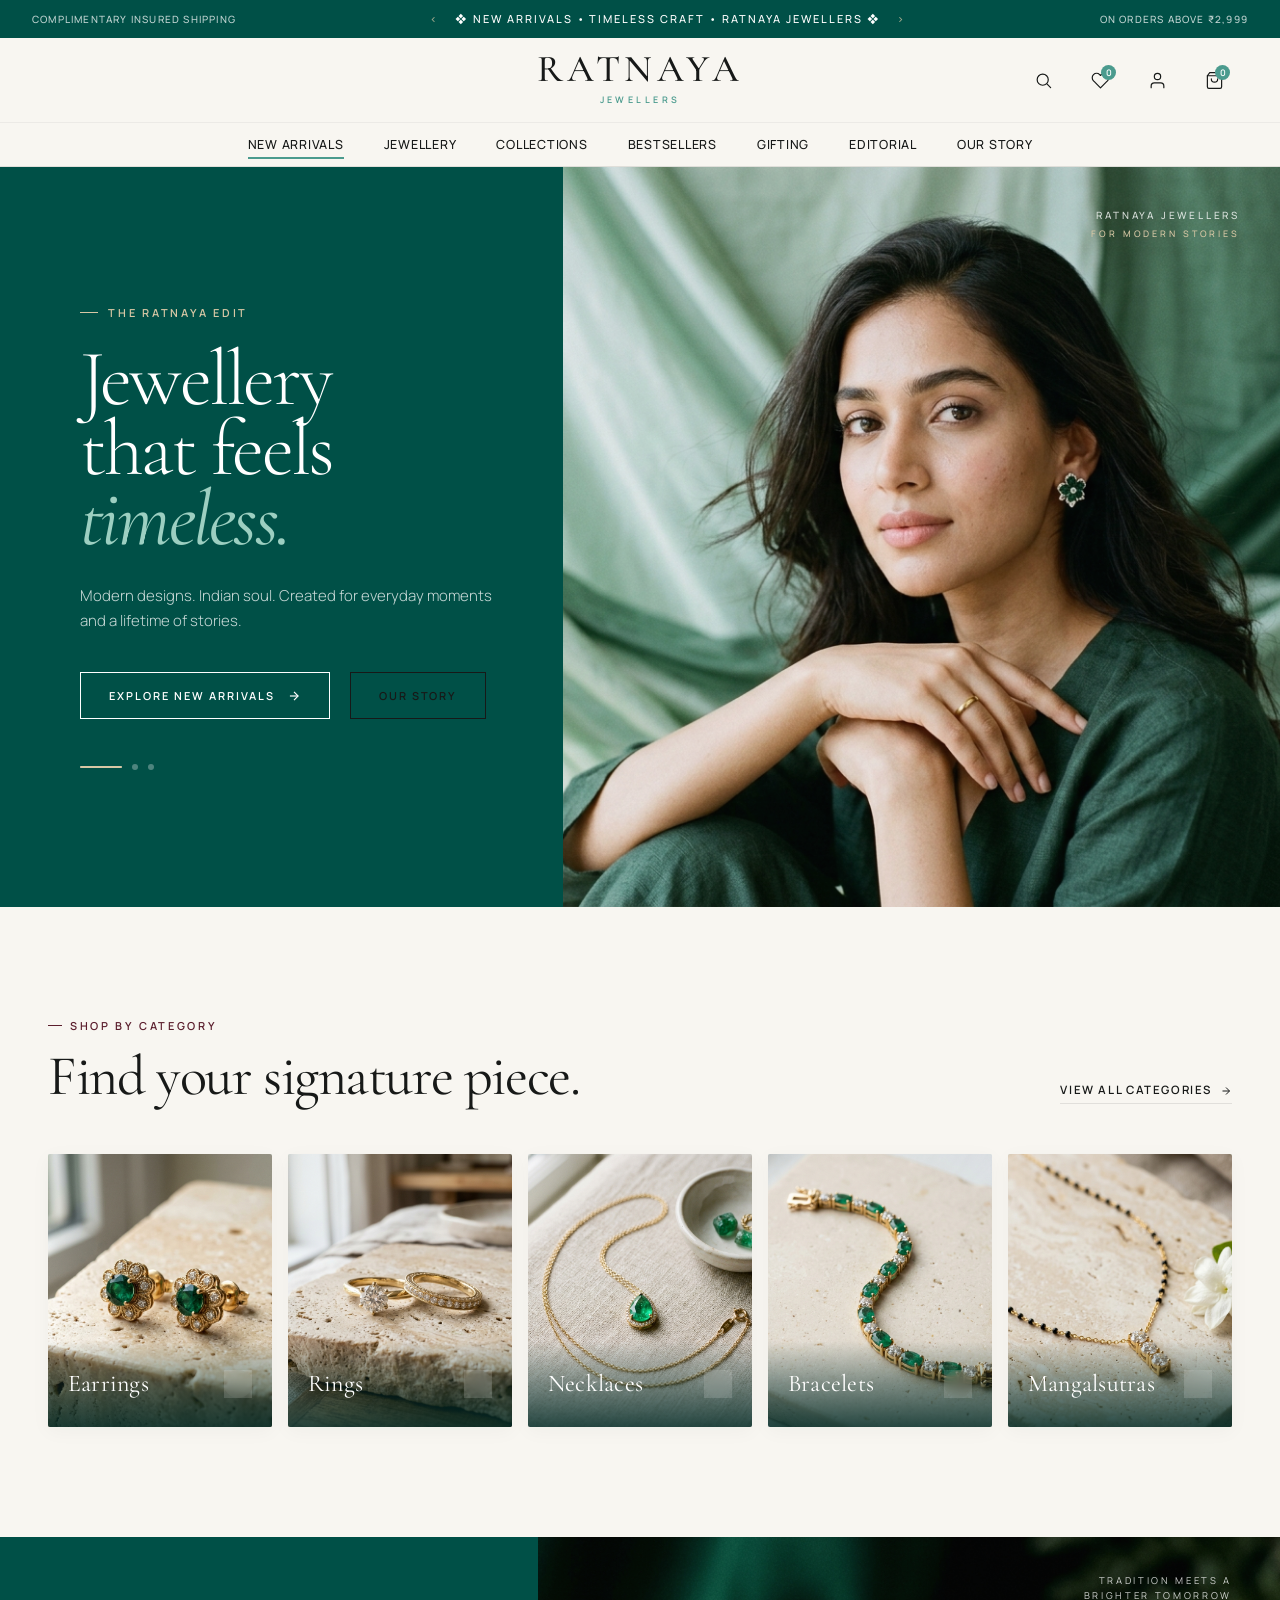
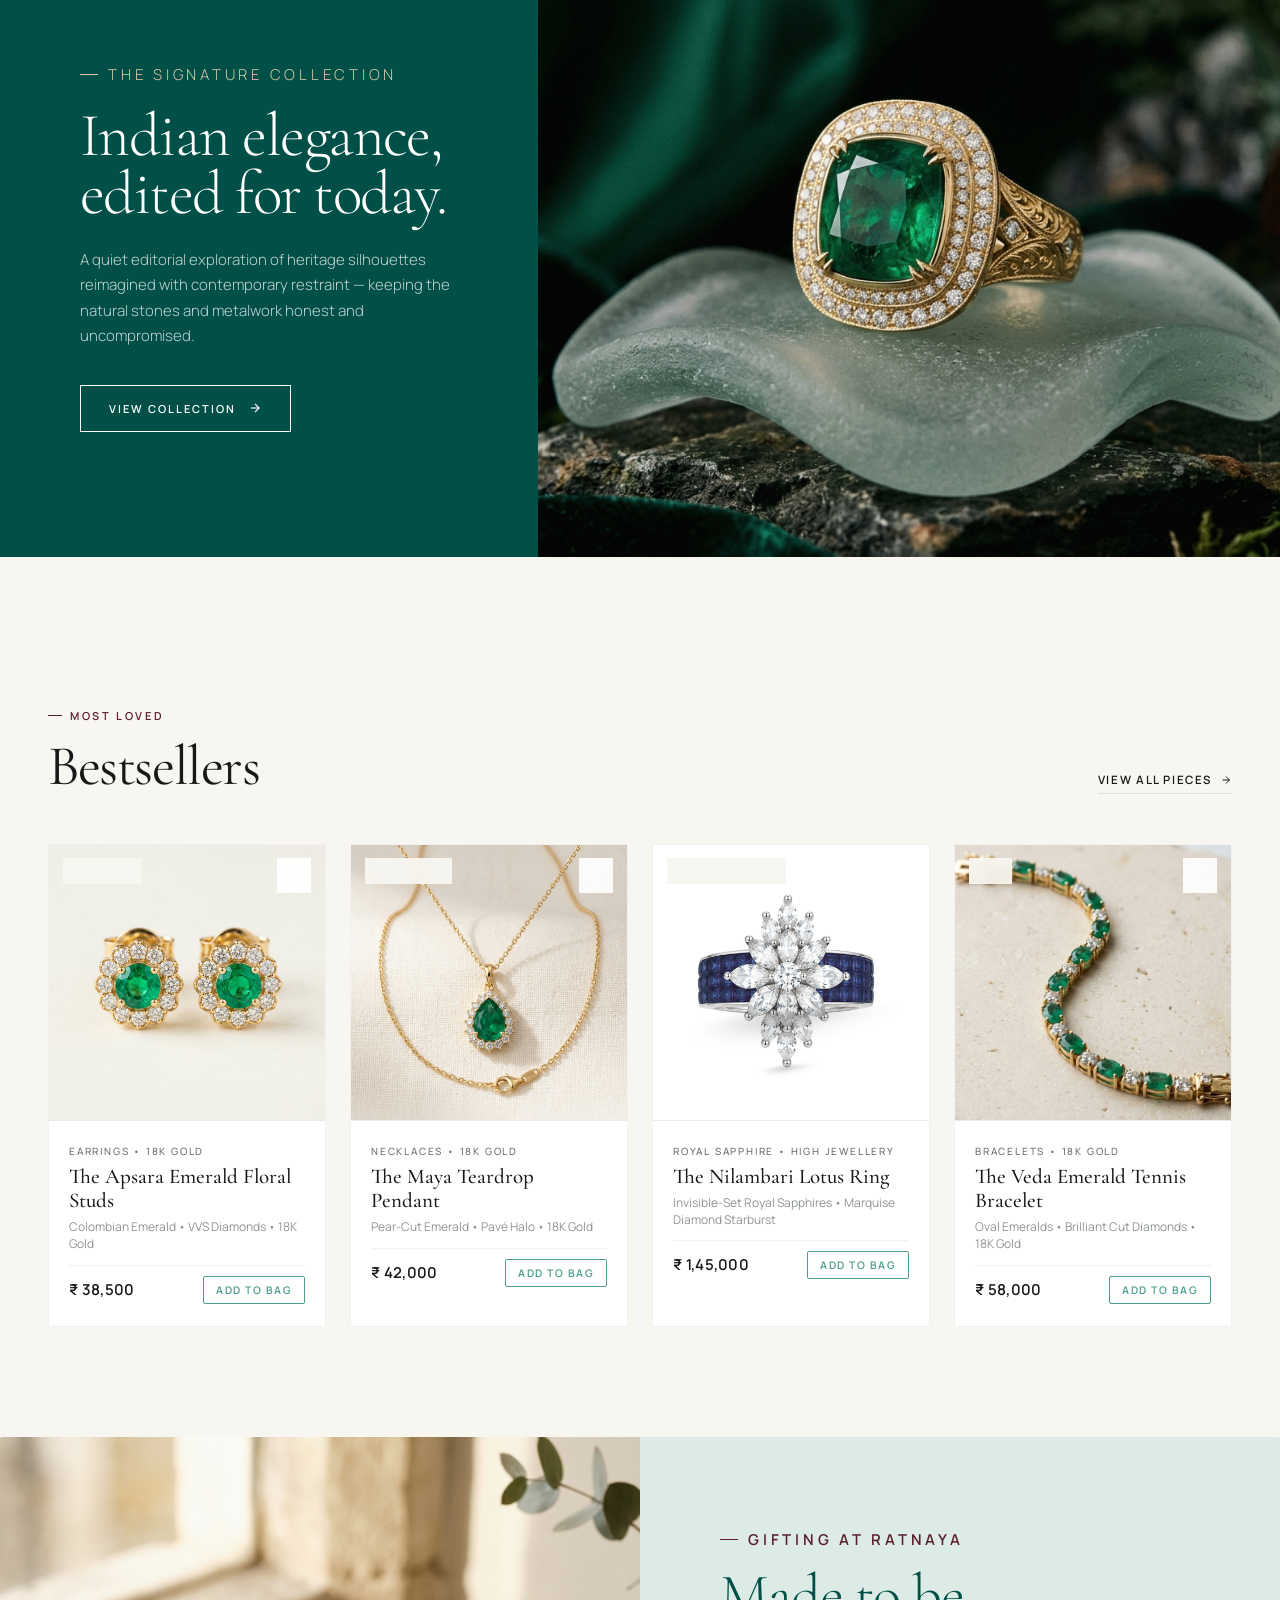
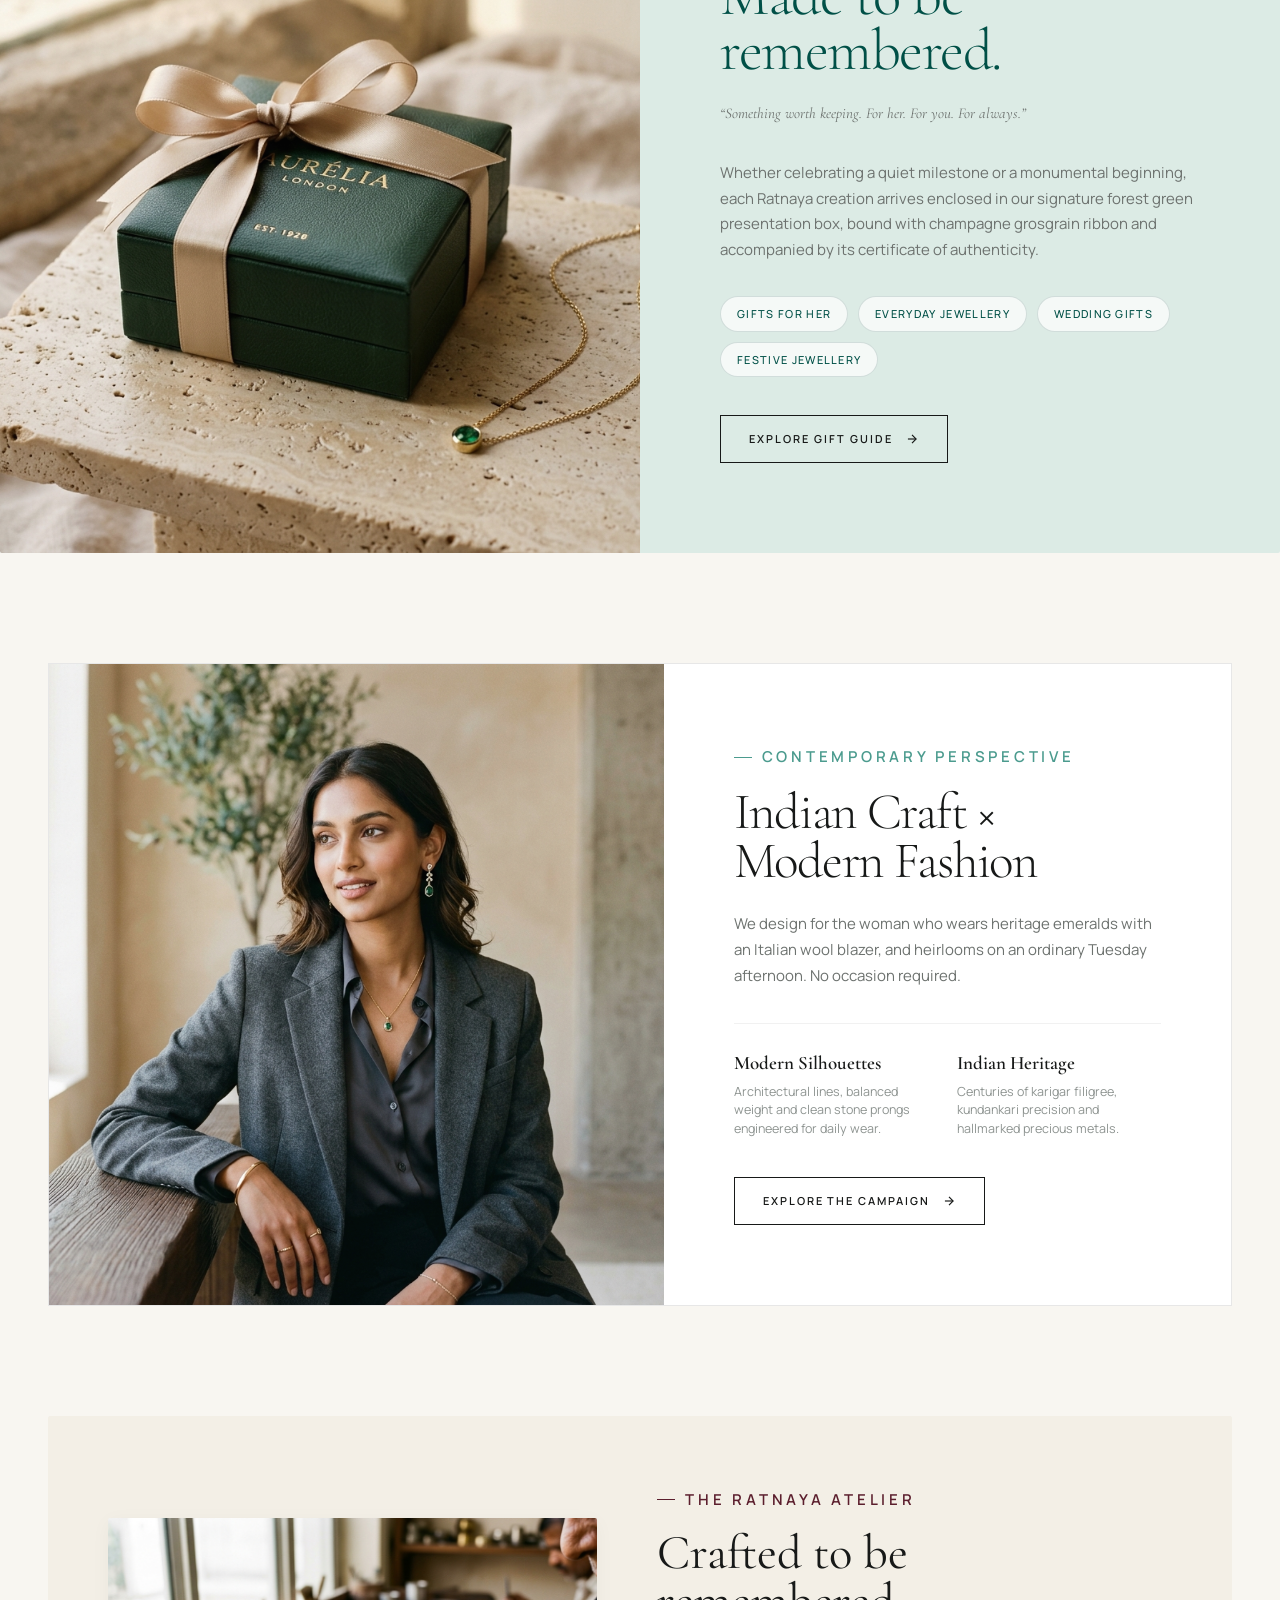
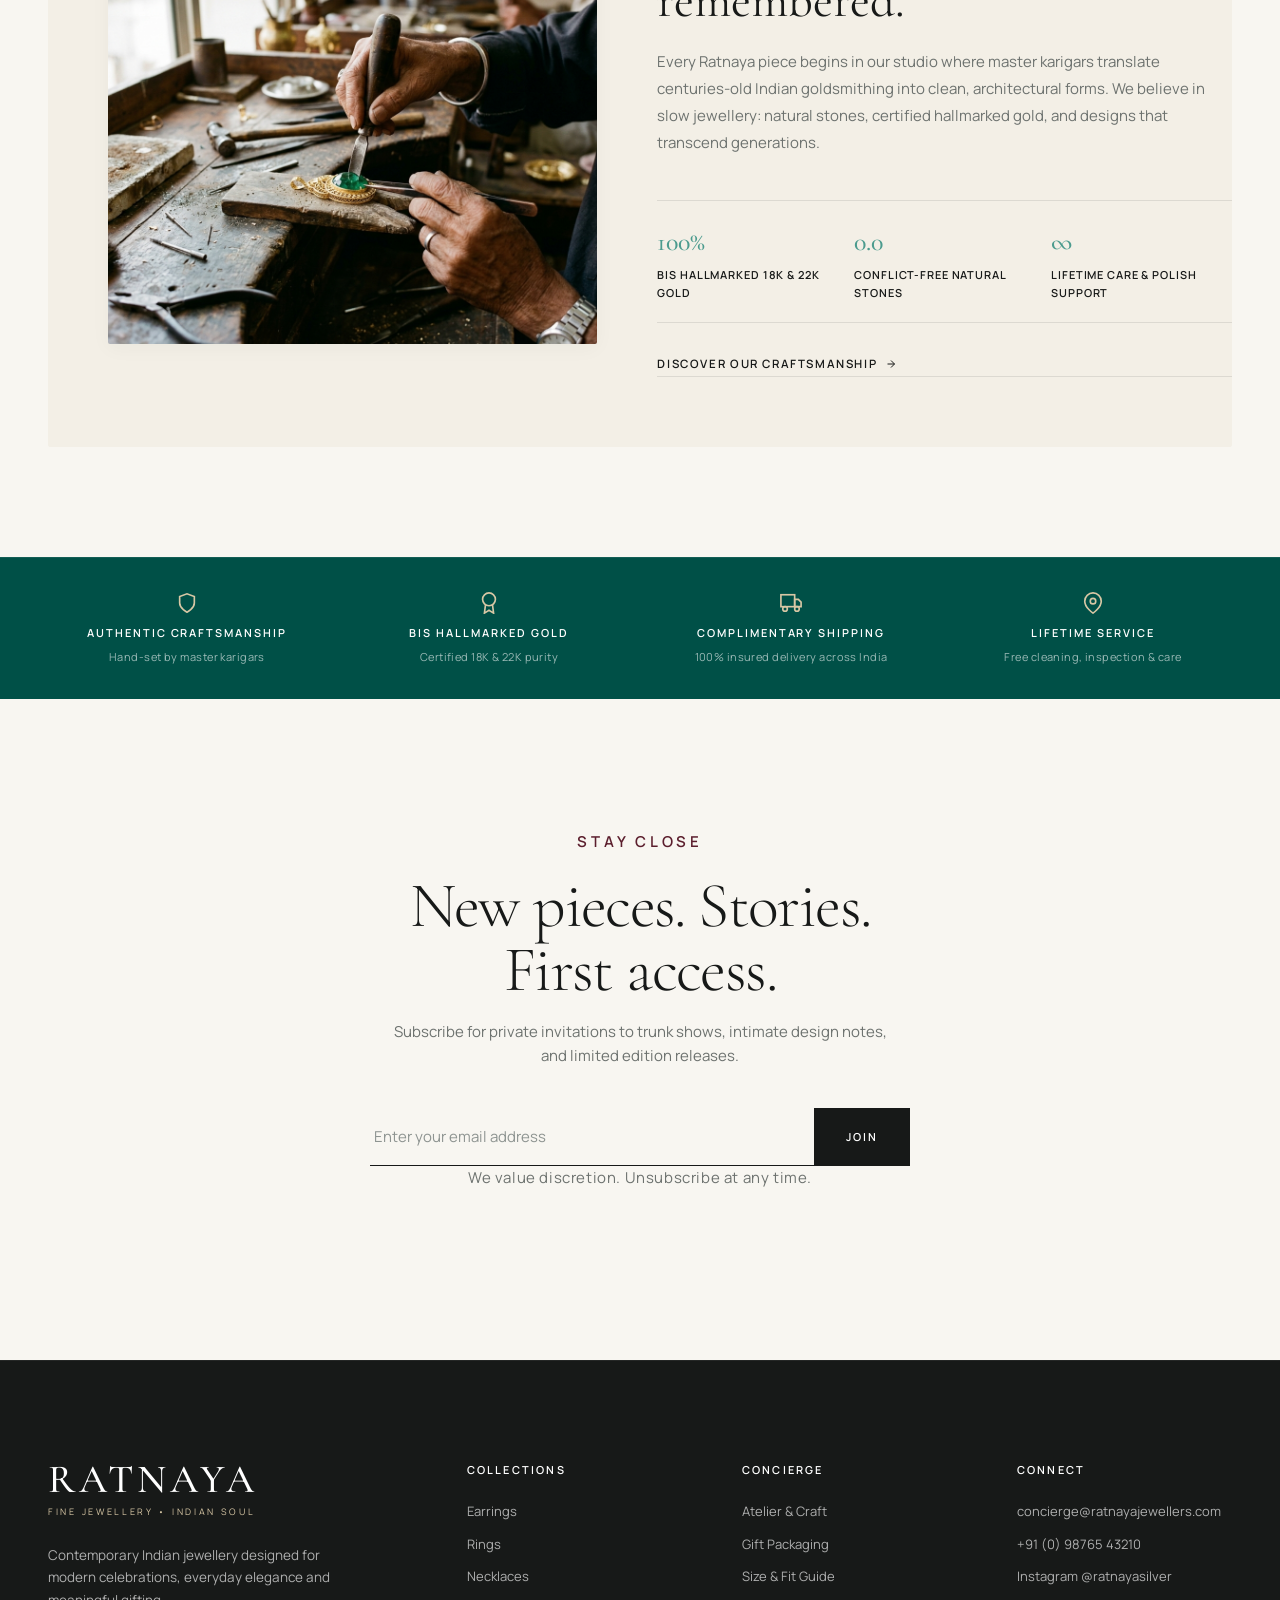
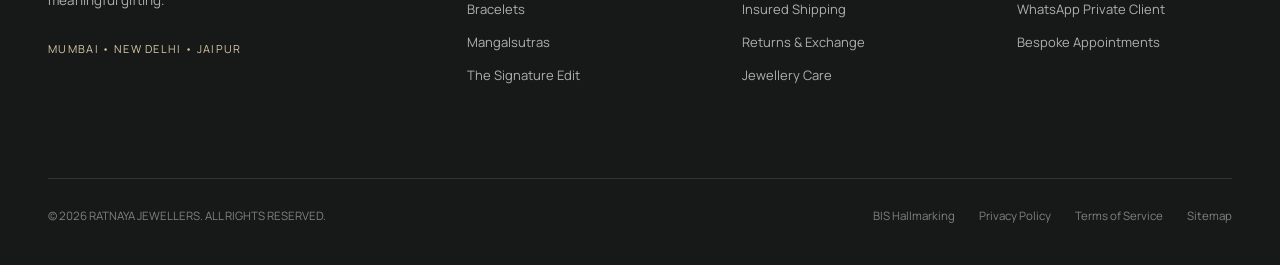
==== commit 3a5709c3: "Implement full e-commerce architecture: dedicated product pages (product.html), interactive zoom len" ====
--- a/index.html
+++ b/index.html
@@ -98,7 +98,7 @@
   }
   </script>
 
-  <link rel="stylesheet" href="styles.css">
+  <link rel="stylesheet" href="styles.css?v=3.1">
 </head>
 <body>
 
@@ -332,6 +332,7 @@
 
       <div class="product-grid">
         <!-- Product 1: Emerald Studs -->
+        <!-- Product 1: Emerald Floral Studs -->
         <article class="product-card" data-sku="RAT-EAR-01" data-name="The Apsara Emerald Floral Studs" data-price="38500">
           <div class="product-image">
             <span class="product-tag">SIGNATURE</span>
@@ -340,11 +341,13 @@
                 <path d="M20.84 4.61a5.5 5.5 0 0 0-7.78 0L12 5.67l-1.06-1.06a5.5 5.5 0 0 0-7.78 7.78l1.06 1.06L12 21.23l7.78-7.78 1.06-1.06a5.5 5.5 0 0 0 0-7.78z"></path>
               </svg>
             </button>
-            <img src="assets/images/prod-emerald-studs.jpg" alt="The Apsara Emerald Floral Studs in 18K yellow gold" width="400" height="400" loading="lazy">
+            <a href="product.html?sku=RAT-EAR-01" class="product-image-link" aria-label="View The Apsara Emerald Floral Studs">
+              <img src="assets/images/prod-emerald-studs.jpg" alt="The Apsara Emerald Floral Studs in 18K yellow gold" width="400" height="400" loading="lazy">
+            </a>
           </div>
           <div class="product-info">
             <p class="product-category-label">EARRINGS • 18K GOLD</p>
-            <h3 class="product-name">The Apsara Emerald Floral Studs</h3>
+            <h3 class="product-name"><a href="product.html?sku=RAT-EAR-01">The Apsara Emerald Floral Studs</a></h3>
             <p class="product-specs">Colombian Emerald • VVS Diamonds • 18K Gold</p>
             <div class="product-price-row">
               <span class="price">₹ 38,500</span>
@@ -354,7 +357,7 @@
         </article>
 
         <!-- Product 2: Teardrop Pendant -->
-        <article class="product-card" data-sku="RAT-NEC-02" data-name="The Maya Teardrop Emerald Pendant" data-price="42000">
+        <article class="product-card" data-sku="RAT-NEC-01" data-name="The Maya Teardrop Emerald Pendant" data-price="42000">
           <div class="product-image">
             <span class="product-tag">BESTSELLER</span>
             <button class="wishlist-btn" aria-label="Add to wishlist">
@@ -362,11 +365,13 @@
                 <path d="M20.84 4.61a5.5 5.5 0 0 0-7.78 0L12 5.67l-1.06-1.06a5.5 5.5 0 0 0-7.78 7.78l1.06 1.06L12 21.23l7.78-7.78 1.06-1.06a5.5 5.5 0 0 0 0-7.78z"></path>
               </svg>
             </button>
-            <img src="assets/images/prod-teardrop-pendant.jpg" alt="The Maya Teardrop Emerald Pendant Necklace" width="400" height="400" loading="lazy">
+            <a href="product.html?sku=RAT-NEC-01" class="product-image-link" aria-label="View The Maya Teardrop Emerald Pendant">
+              <img src="assets/images/prod-teardrop-pendant.jpg" alt="The Maya Teardrop Emerald Pendant Necklace" width="400" height="400" loading="lazy">
+            </a>
           </div>
           <div class="product-info">
             <p class="product-category-label">NECKLACES • 18K GOLD</p>
-            <h3 class="product-name">The Maya Teardrop Pendant</h3>
+            <h3 class="product-name"><a href="product.html?sku=RAT-NEC-01">The Maya Teardrop Pendant</a></h3>
             <p class="product-specs">Pear-Cut Emerald • Pavé Halo • 18K Gold</p>
             <div class="product-price-row">
               <span class="price">₹ 42,000</span>
@@ -384,12 +389,14 @@
                 <path d="M20.84 4.61a5.5 5.5 0 0 0-7.78 0L12 5.67l-1.06-1.06a5.5 5.5 0 0 0-7.78 7.78l1.06 1.06L12 21.23l7.78-7.78 1.06-1.06a5.5 5.5 0 0 0 0-7.78z"></path>
               </svg>
             </button>
-            <img class="img-primary" src="assets/images/prod-ratnaya-sapphire-lotus-ring.jpg" alt="The Nilambari Sapphire & Marquise Diamond Lotus Ring" width="400" height="400" loading="lazy">
-            <img class="img-hover" src="assets/images/prod-ratnaya-sapphire-lotus-ring-angles.jpg" alt="The Nilambari Sapphire Lotus Ring Angled View" width="400" height="400" loading="lazy">
+            <a href="product.html?sku=RAT-RNG-01" class="product-image-link" aria-label="View The Nilambari Sapphire Lotus Ring">
+              <img class="img-primary" src="assets/images/prod-ratnaya-sapphire-lotus-ring.jpg" alt="The Nilambari Sapphire & Marquise Diamond Lotus Ring" width="400" height="400" loading="lazy">
+              <img class="img-hover" src="assets/images/prod-ratnaya-sapphire-lotus-ring-angles.jpg" alt="The Nilambari Sapphire Lotus Ring Angled View" width="400" height="400" loading="lazy">
+            </a>
           </div>
           <div class="product-info">
             <p class="product-category-label">ROYAL SAPPHIRE • HIGH JEWELLERY</p>
-            <h3 class="product-name">The Nilambari Lotus Ring</h3>
+            <h3 class="product-name"><a href="product.html?sku=RAT-RNG-01">The Nilambari Lotus Ring</a></h3>
             <p class="product-specs">Invisible-Set Royal Sapphires • Marquise Diamond Starburst</p>
             <div class="product-price-row">
               <span class="price">₹ 1,45,000</span>
@@ -399,7 +406,7 @@
         </article>
 
         <!-- Product 4: Emerald Tennis Bracelet -->
-        <article class="product-card" data-sku="RAT-BRC-04" data-name="The Veda Emerald Tennis Bracelet" data-price="58000">
+        <article class="product-card" data-sku="RAT-BRC-01" data-name="The Veda Emerald Tennis Bracelet" data-price="58000">
           <div class="product-image">
             <span class="product-tag">NEW</span>
             <button class="wishlist-btn" aria-label="Add to wishlist">
@@ -407,11 +414,13 @@
                 <path d="M20.84 4.61a5.5 5.5 0 0 0-7.78 0L12 5.67l-1.06-1.06a5.5 5.5 0 0 0-7.78 7.78l1.06 1.06L12 21.23l7.78-7.78 1.06-1.06a5.5 5.5 0 0 0 0-7.78z"></path>
               </svg>
             </button>
-            <img src="assets/images/prod-emerald-bracelet.jpg" alt="The Veda Colombian Emerald Tennis Bracelet" width="400" height="400" loading="lazy">
+            <a href="product.html?sku=RAT-BRC-01" class="product-image-link" aria-label="View The Veda Emerald Tennis Bracelet">
+              <img src="assets/images/prod-emerald-bracelet.jpg" alt="The Veda Colombian Emerald Tennis Bracelet" width="400" height="400" loading="lazy">
+            </a>
           </div>
           <div class="product-info">
             <p class="product-category-label">BRACELETS • 18K GOLD</p>
-            <h3 class="product-name">The Veda Emerald Tennis Bracelet</h3>
+            <h3 class="product-name"><a href="product.html?sku=RAT-BRC-01">The Veda Emerald Tennis Bracelet</a></h3>
             <p class="product-specs">Oval Emeralds • Brilliant Cut Diamonds • 18K Gold</p>
             <div class="product-price-row">
               <span class="price">₹ 58,000</span>
@@ -658,6 +667,7 @@
   <!-- Toast Notification Container -->
   <div class="toast-notice" id="toast-notice" role="status" aria-live="polite"></div>
 
-  <script src="script.js"></script>
+  <script src="data/products.js?v=3.1"></script>
+  <script src="script.js?v=3.1"></script>
 </body>
 </html>
--- a/styles.css
+++ b/styles.css
@@ -870,6 +870,23 @@
   color: var(--charcoal);
   margin-bottom: 6px;
   line-height: 1.15;
+}
+
+.product-name a {
+  color: inherit;
+  text-decoration: none;
+  transition: color 180ms ease;
+}
+
+.product-name a:hover {
+  color: var(--emerald);
+}
+
+.product-image-link {
+  display: block;
+  width: 100%;
+  height: 100%;
+  color: inherit;
 }
 
 .product-specs {
@@ -1588,4 +1605,724 @@
     text-align: center;
     gap: 14px;
   }
+}
+
+/* =========================================================
+   LUXURY SHOPPING BAG (CART DRAWER)
+   ========================================================= */
+body.cart-open, body.zoom-open {
+  overflow: hidden;
+}
+
+.cart-drawer-overlay {
+  position: fixed;
+  inset: 0;
+  background: rgba(7, 30, 26, 0.65);
+  backdrop-filter: blur(8px);
+  z-index: 3000;
+  opacity: 0;
+  visibility: hidden;
+  transition: opacity 350ms var(--ease), visibility 350ms;
+}
+
+.cart-drawer-overlay.active {
+  opacity: 1;
+  visibility: visible;
+}
+
+.cart-drawer {
+  position: fixed;
+  top: 0;
+  right: 0;
+  bottom: 0;
+  width: 100%;
+  max-width: 460px;
+  background: var(--ivory);
+  z-index: 3001;
+  display: flex;
+  flex-direction: column;
+  box-shadow: -15px 0 50px rgba(0, 0, 0, 0.25);
+  transform: translateX(100%);
+  transition: transform 400ms cubic-bezier(0.16, 1, 0.3, 1);
+}
+
+.cart-drawer-overlay.active .cart-drawer {
+  transform: translateX(0);
+}
+
+.cart-header {
+  display: flex;
+  justify-content: space-between;
+  align-items: center;
+  padding: 24px 28px;
+  border-bottom: 1px solid var(--border);
+  background: var(--white);
+}
+
+.cart-header-title {
+  display: flex;
+  align-items: center;
+  gap: 10px;
+  font-family: var(--serif);
+  font-size: 20px;
+  letter-spacing: 0.08em;
+  color: var(--forest);
+  font-weight: 500;
+}
+
+.cart-items-total {
+  font-size: 13px;
+  font-family: var(--sans);
+  color: var(--muted);
+  letter-spacing: 0.1em;
+}
+
+.cart-close-btn {
+  background: none;
+  border: none;
+  font-size: 20px;
+  color: var(--charcoal);
+  cursor: pointer;
+  padding: 6px;
+  display: flex;
+  align-items: center;
+  justify-content: center;
+  border-radius: 50%;
+  transition: background 200ms, transform 200ms;
+}
+
+.cart-close-btn:hover {
+  background: var(--border-light);
+  transform: scale(1.1);
+}
+
+.cart-trust-banner {
+  background: var(--forest);
+  color: var(--champagne);
+  font-size: 9.5px;
+  letter-spacing: 0.2em;
+  text-transform: uppercase;
+  padding: 9px 20px;
+  text-align: center;
+  font-weight: 500;
+}
+
+.cart-body {
+  flex: 1;
+  overflow-y: auto;
+  padding: 24px 28px;
+  display: flex;
+  flex-direction: column;
+  gap: 20px;
+}
+
+.cart-empty-state {
+  margin: auto;
+  text-align: center;
+  padding: 40px 20px;
+}
+
+.cart-empty-icon {
+  width: 56px;
+  height: 56px;
+  margin: 0 auto 18px;
+  color: var(--border);
+}
+
+.cart-empty-title {
+  font-family: var(--serif);
+  font-size: 24px;
+  color: var(--forest);
+  margin-bottom: 8px;
+}
+
+.cart-empty-text {
+  font-size: 13px;
+  color: var(--muted);
+  margin-bottom: 24px;
+  line-height: 1.6;
+}
+
+.cart-empty-cta {
+  display: inline-block;
+  padding: 12px 28px;
+  background: var(--forest);
+  color: var(--white);
+  font-size: 11px;
+  letter-spacing: 0.16em;
+  text-transform: uppercase;
+  font-weight: 600;
+  border-radius: var(--radius-sm);
+  transition: background 250ms;
+}
+
+.cart-empty-cta:hover {
+  background: var(--emerald);
+}
+
+.cart-item {
+  display: grid;
+  grid-template-columns: 80px 1fr auto;
+  gap: 16px;
+  align-items: center;
+  padding-bottom: 20px;
+  border-bottom: 1px solid var(--border-light);
+}
+
+.cart-item-image {
+  width: 80px;
+  height: 80px;
+  border-radius: var(--radius-sm);
+  overflow: hidden;
+  background: var(--white);
+  border: 1px solid var(--border-light);
+}
+
+.cart-item-image img {
+  width: 100%;
+  height: 100%;
+  object-fit: cover;
+}
+
+.cart-item-info {
+  display: flex;
+  flex-direction: column;
+  gap: 4px;
+}
+
+.cart-item-title {
+  font-family: var(--serif);
+  font-size: 16px;
+  color: var(--charcoal);
+  font-weight: 500;
+  line-height: 1.25;
+}
+
+.cart-item-specs {
+  font-size: 11px;
+  color: var(--muted);
+  line-height: 1.35;
+}
+
+.cart-item-price {
+  font-size: 13px;
+  font-weight: 600;
+  color: var(--forest);
+  margin-top: 4px;
+}
+
+.cart-item-actions {
+  display: flex;
+  flex-direction: column;
+  align-items: flex-end;
+  gap: 10px;
+}
+
+.cart-qty-control {
+  display: flex;
+  align-items: center;
+  border: 1px solid var(--border);
+  border-radius: 4px;
+  background: var(--white);
+  overflow: hidden;
+}
+
+.cart-qty-btn {
+  background: none;
+  border: none;
+  width: 26px;
+  height: 26px;
+  cursor: pointer;
+  display: flex;
+  align-items: center;
+  justify-content: center;
+  font-size: 14px;
+  color: var(--charcoal);
+  transition: background 150ms;
+}
+
+.cart-qty-btn:hover {
+  background: var(--border-light);
+}
+
+.cart-qty-val {
+  font-size: 12px;
+  min-width: 22px;
+  text-align: center;
+  font-weight: 600;
+}
+
+.cart-remove-btn {
+  background: none;
+  border: none;
+  font-size: 11px;
+  color: var(--muted);
+  cursor: pointer;
+  text-decoration: underline;
+  transition: color 150ms;
+}
+
+.cart-remove-btn:hover {
+  color: #B91C1C;
+}
+
+.cart-footer {
+  padding: 24px 28px;
+  border-top: 1px solid var(--border);
+  background: var(--white);
+  display: flex;
+  flex-direction: column;
+  gap: 14px;
+}
+
+.cart-summary-row {
+  display: flex;
+  justify-content: space-between;
+  align-items: center;
+  font-size: 15px;
+  color: var(--charcoal);
+  font-weight: 500;
+}
+
+.cart-subtotal-price {
+  font-family: var(--serif);
+  font-size: 22px;
+  color: var(--forest);
+  font-weight: 600;
+}
+
+.cart-tax-notice {
+  font-size: 11px;
+  color: var(--muted);
+  line-height: 1.4;
+}
+
+.cart-actions {
+  display: flex;
+  flex-direction: column;
+  gap: 10px;
+  margin-top: 6px;
+}
+
+.cart-checkout-btn {
+  width: 100%;
+  padding: 16px;
+  background: var(--forest);
+  color: var(--white);
+  border: none;
+  border-radius: var(--radius-sm);
+  font-size: 12px;
+  letter-spacing: 0.18em;
+  text-transform: uppercase;
+  font-weight: 600;
+  cursor: pointer;
+  display: flex;
+  align-items: center;
+  justify-content: center;
+  gap: 10px;
+  transition: background 250ms, transform 150ms;
+}
+
+.cart-checkout-btn:hover {
+  background: var(--emerald);
+  transform: translateY(-1px);
+}
+
+.cart-whatsapp-btn {
+  width: 100%;
+  padding: 13px;
+  background: #128C7E;
+  color: var(--white);
+  border: none;
+  border-radius: var(--radius-sm);
+  font-size: 11px;
+  letter-spacing: 0.14em;
+  text-transform: uppercase;
+  font-weight: 600;
+  cursor: pointer;
+  display: flex;
+  align-items: center;
+  justify-content: center;
+  gap: 10px;
+  text-decoration: none;
+  transition: background 250ms;
+}
+
+.cart-whatsapp-btn:hover {
+  background: #075E54;
+}
+
+.cart-security-badge {
+  text-align: center;
+  font-size: 10.5px;
+  letter-spacing: 0.08em;
+  color: var(--muted);
+  padding-top: 4px;
+}
+
+/* =========================================================
+   PRODUCT ZOOM & LIGHTBOX MODAL
+   ========================================================= */
+.zoom-modal-overlay {
+  position: fixed;
+  inset: 0;
+  background: rgba(7, 30, 26, 0.78);
+  backdrop-filter: blur(12px);
+  z-index: 3100;
+  display: flex;
+  align-items: center;
+  justify-content: center;
+  padding: 24px;
+  opacity: 0;
+  visibility: hidden;
+  transition: opacity 350ms var(--ease), visibility 350ms;
+}
+
+.zoom-modal-overlay.active {
+  opacity: 1;
+  visibility: visible;
+}
+
+.zoom-modal {
+  background: var(--ivory);
+  border-radius: 8px;
+  width: 100%;
+  max-width: 980px;
+  max-height: 90vh;
+  overflow-y: auto;
+  position: relative;
+  box-shadow: 0 25px 70px rgba(0, 0, 0, 0.35);
+  border: 1px solid rgba(255, 255, 255, 0.2);
+  transform: scale(0.96) translateY(12px);
+  transition: transform 350ms cubic-bezier(0.16, 1, 0.3, 1);
+}
+
+.zoom-modal-overlay.active .zoom-modal {
+  transform: scale(1) translateY(0);
+}
+
+.zoom-close-btn {
+  position: absolute;
+  top: 18px;
+  right: 18px;
+  width: 38px;
+  height: 38px;
+  border-radius: 50%;
+  background: rgba(255, 255, 255, 0.85);
+  border: 1px solid var(--border);
+  font-size: 18px;
+  cursor: pointer;
+  z-index: 10;
+  display: flex;
+  align-items: center;
+  justify-content: center;
+  color: var(--charcoal);
+  backdrop-filter: blur(8px);
+  transition: background 200ms, transform 200ms;
+}
+
+.zoom-close-btn:hover {
+  background: var(--white);
+  transform: scale(1.1);
+}
+
+.zoom-grid {
+  display: grid;
+  grid-template-columns: 50% 50%;
+}
+
+.zoom-visual-pane {
+  background: #FFFFFF;
+  padding: 36px;
+  display: flex;
+  flex-direction: column;
+  gap: 16px;
+  align-items: center;
+  justify-content: center;
+  border-right: 1px solid var(--border-light);
+}
+
+.zoom-image-container {
+  width: 100%;
+  max-width: 420px;
+  aspect-ratio: 1;
+  overflow: hidden;
+  position: relative;
+  border-radius: 6px;
+  background: #FAF8F5;
+  cursor: crosshair;
+  display: flex;
+  align-items: center;
+  justify-content: center;
+  border: 1px solid var(--border-light);
+}
+
+.zoom-active-image {
+  width: 100%;
+  height: 100%;
+  object-fit: cover;
+  transition: transform 140ms ease-out;
+  transform-origin: center center;
+  user-select: none;
+  pointer-events: none;
+}
+
+.zoom-image-container.is-zoomed .zoom-active-image {
+  transform: scale(2.4);
+}
+
+.zoom-hint {
+  position: absolute;
+  bottom: 12px;
+  left: 50%;
+  transform: translateX(-50%);
+  background: rgba(7, 63, 54, 0.88);
+  color: #FFFFFF;
+  padding: 6px 14px;
+  border-radius: 20px;
+  font-size: 10px;
+  letter-spacing: 0.1em;
+  text-transform: uppercase;
+  display: flex;
+  align-items: center;
+  gap: 6px;
+  pointer-events: none;
+  backdrop-filter: blur(6px);
+  white-space: nowrap;
+  transition: opacity 250ms;
+}
+
+.zoom-image-container.is-zoomed .zoom-hint {
+  opacity: 0;
+}
+
+.zoom-thumbnails {
+  display: flex;
+  gap: 10px;
+  justify-content: center;
+  flex-wrap: wrap;
+  margin-top: 6px;
+}
+
+.zoom-thumb {
+  width: 60px;
+  height: 60px;
+  border-radius: 4px;
+  border: 2px solid var(--border);
+  overflow: hidden;
+  background: var(--ivory);
+  cursor: pointer;
+  padding: 0;
+  transition: border-color 200ms, transform 150ms;
+}
+
+.zoom-thumb.active, .zoom-thumb:hover {
+  border-color: var(--forest);
+  transform: scale(1.05);
+}
+
+.zoom-thumb img {
+  width: 100%;
+  height: 100%;
+  object-fit: cover;
+}
+
+.zoom-detail-pane {
+  padding: 44px 38px;
+  display: flex;
+  flex-direction: column;
+  justify-content: center;
+}
+
+.zoom-tag {
+  display: inline-block;
+  align-self: flex-start;
+  padding: 4px 10px;
+  background: var(--forest);
+  color: var(--champagne);
+  font-size: 9px;
+  letter-spacing: 0.18em;
+  text-transform: uppercase;
+  font-weight: 600;
+  border-radius: 2px;
+  margin-bottom: 14px;
+}
+
+.zoom-category {
+  font-size: 11px;
+  letter-spacing: 0.18em;
+  text-transform: uppercase;
+  color: var(--emerald);
+  font-weight: 500;
+  margin-bottom: 10px;
+}
+
+.zoom-title {
+  font-family: var(--serif);
+  font-size: clamp(26px, 3vw, 36px);
+  color: var(--charcoal);
+  line-height: 1.15;
+  margin-bottom: 14px;
+  font-weight: 400;
+}
+
+.zoom-price {
+  font-family: var(--serif);
+  font-size: 28px;
+  color: var(--forest);
+  font-weight: 600;
+  margin-bottom: 16px;
+}
+
+.zoom-specs {
+  font-size: 13.5px;
+  color: var(--muted);
+  line-height: 1.6;
+  margin-bottom: 24px;
+  padding-bottom: 20px;
+  border-bottom: 1px solid var(--border);
+}
+
+.zoom-features-list {
+  display: flex;
+  flex-direction: column;
+  gap: 12px;
+  margin-bottom: 28px;
+}
+
+.zoom-feat-item {
+  display: flex;
+  align-items: center;
+  gap: 12px;
+  font-size: 12.5px;
+  color: var(--charcoal);
+}
+
+.zoom-feat-item svg {
+  color: var(--emerald);
+  flex-shrink: 0;
+}
+
+.zoom-qty-row {
+  display: flex;
+  align-items: center;
+  gap: 16px;
+  margin-bottom: 24px;
+}
+
+.zoom-qty-row label {
+  font-size: 12px;
+  letter-spacing: 0.12em;
+  text-transform: uppercase;
+  color: var(--muted);
+  font-weight: 500;
+}
+
+.zoom-qty-picker {
+  display: flex;
+  align-items: center;
+  border: 1px solid var(--border);
+  border-radius: 4px;
+  background: var(--white);
+  overflow: hidden;
+}
+
+.zoom-qty-btn {
+  background: none;
+  border: none;
+  width: 36px;
+  height: 36px;
+  font-size: 16px;
+  cursor: pointer;
+  display: flex;
+  align-items: center;
+  justify-content: center;
+  transition: background 150ms;
+}
+
+.zoom-qty-btn:hover {
+  background: var(--border-light);
+}
+
+.zoom-qty-value {
+  min-width: 36px;
+  text-align: center;
+  font-weight: 600;
+  font-size: 14px;
+}
+
+.zoom-cta-group {
+  display: flex;
+  flex-direction: column;
+  gap: 12px;
+}
+
+.zoom-add-btn {
+  width: 100%;
+  padding: 16px;
+  background: var(--forest);
+  color: var(--white);
+  border: none;
+  border-radius: var(--radius-sm);
+  font-size: 12px;
+  letter-spacing: 0.18em;
+  text-transform: uppercase;
+  font-weight: 600;
+  cursor: pointer;
+  transition: background 250ms, transform 150ms;
+}
+
+.zoom-add-btn:hover {
+  background: var(--emerald);
+  transform: translateY(-1px);
+}
+
+.zoom-enquire-whatsapp {
+  width: 100%;
+  padding: 14px;
+  background: transparent;
+  color: #128C7E;
+  border: 1px solid #128C7E;
+  border-radius: var(--radius-sm);
+  font-size: 11px;
+  letter-spacing: 0.14em;
+  text-transform: uppercase;
+  font-weight: 600;
+  display: flex;
+  align-items: center;
+  justify-content: center;
+  gap: 8px;
+  text-decoration: none;
+  transition: background 200ms, color 200ms;
+}
+
+.zoom-enquire-whatsapp:hover {
+  background: #128C7E;
+  color: var(--white);
+}
+
+.product-card {
+  cursor: pointer;
+}
+
+.product-card .quick-add-btn,
+.product-card .wishlist-btn {
+  cursor: pointer;
+}
+
+@media (max-width: 860px) {
+  .zoom-grid {
+    grid-template-columns: 1fr;
+  }
+  .zoom-visual-pane {
+    border-right: none;
+    border-bottom: 1px solid var(--border-light);
+    padding: 24px;
+  }
+  .zoom-detail-pane {
+    padding: 24px;
+  }
+  .cart-drawer {
+    max-width: 100%;
+  }
 }
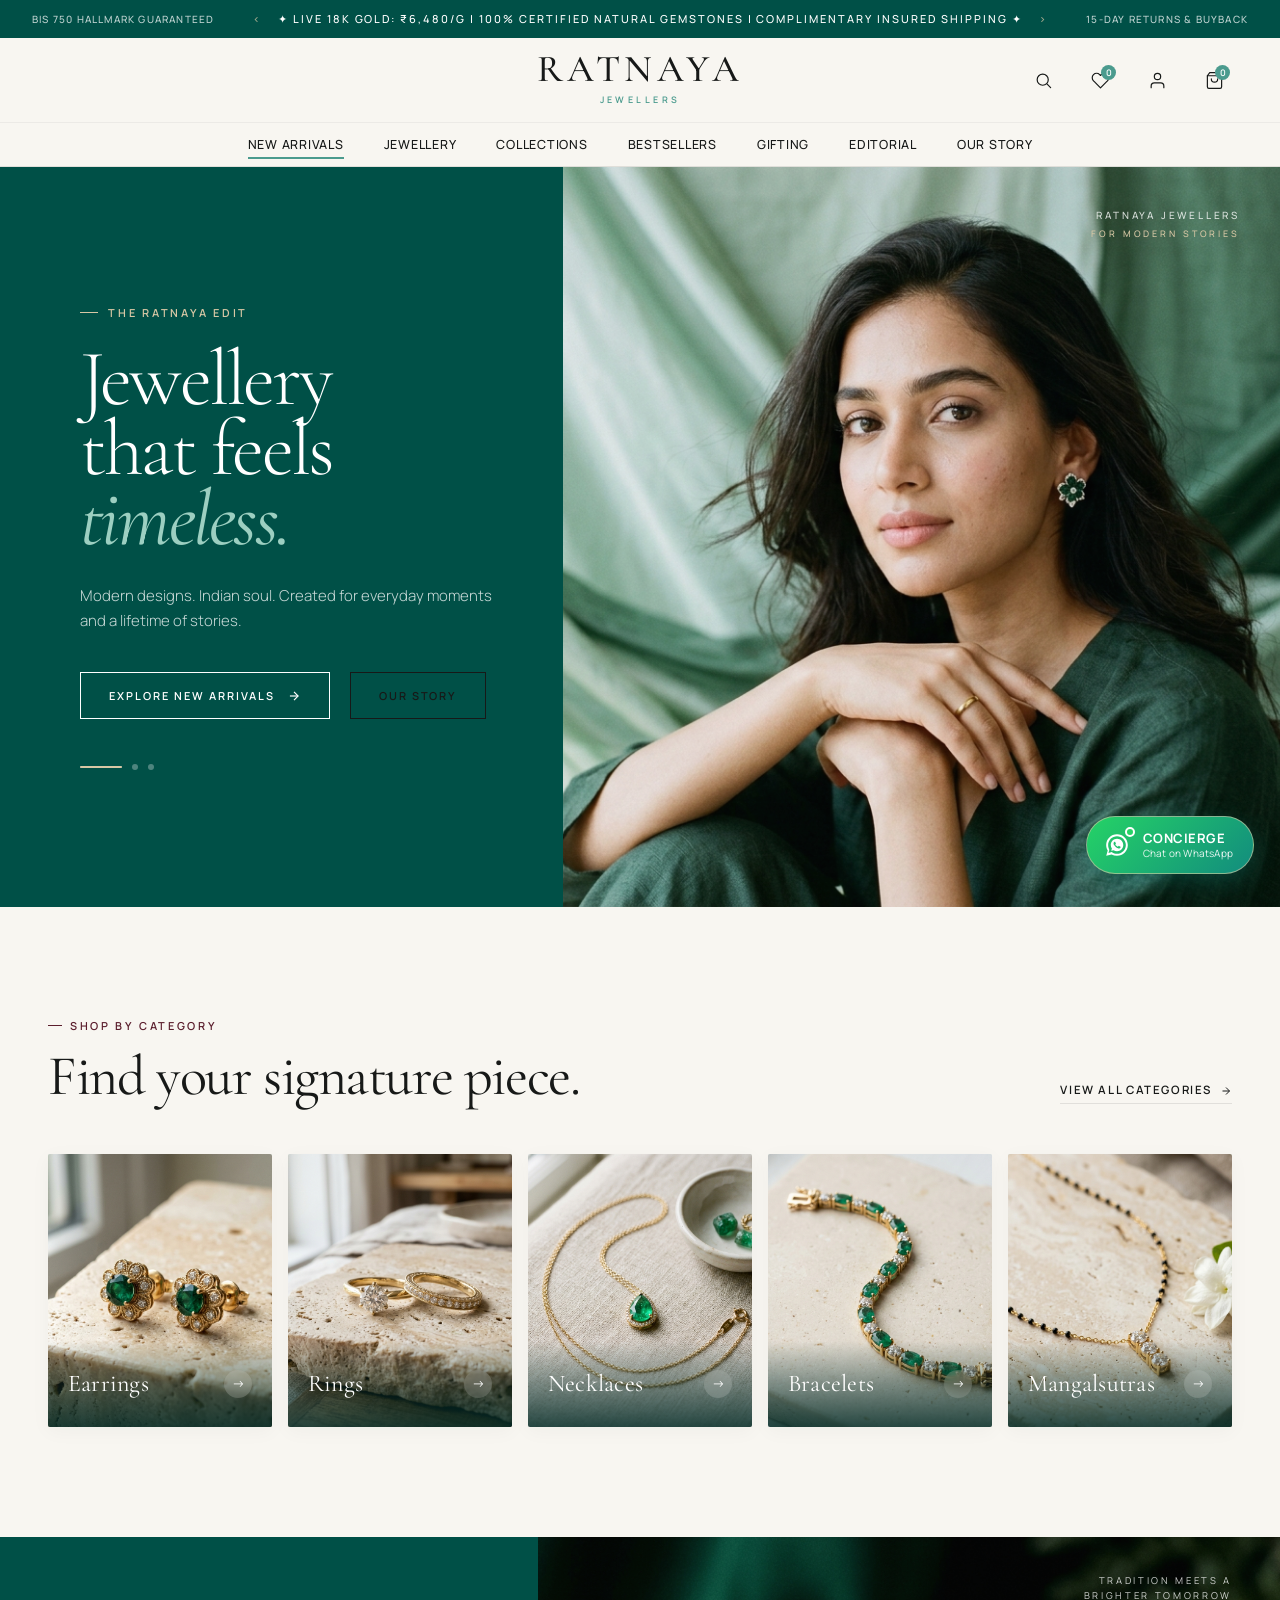
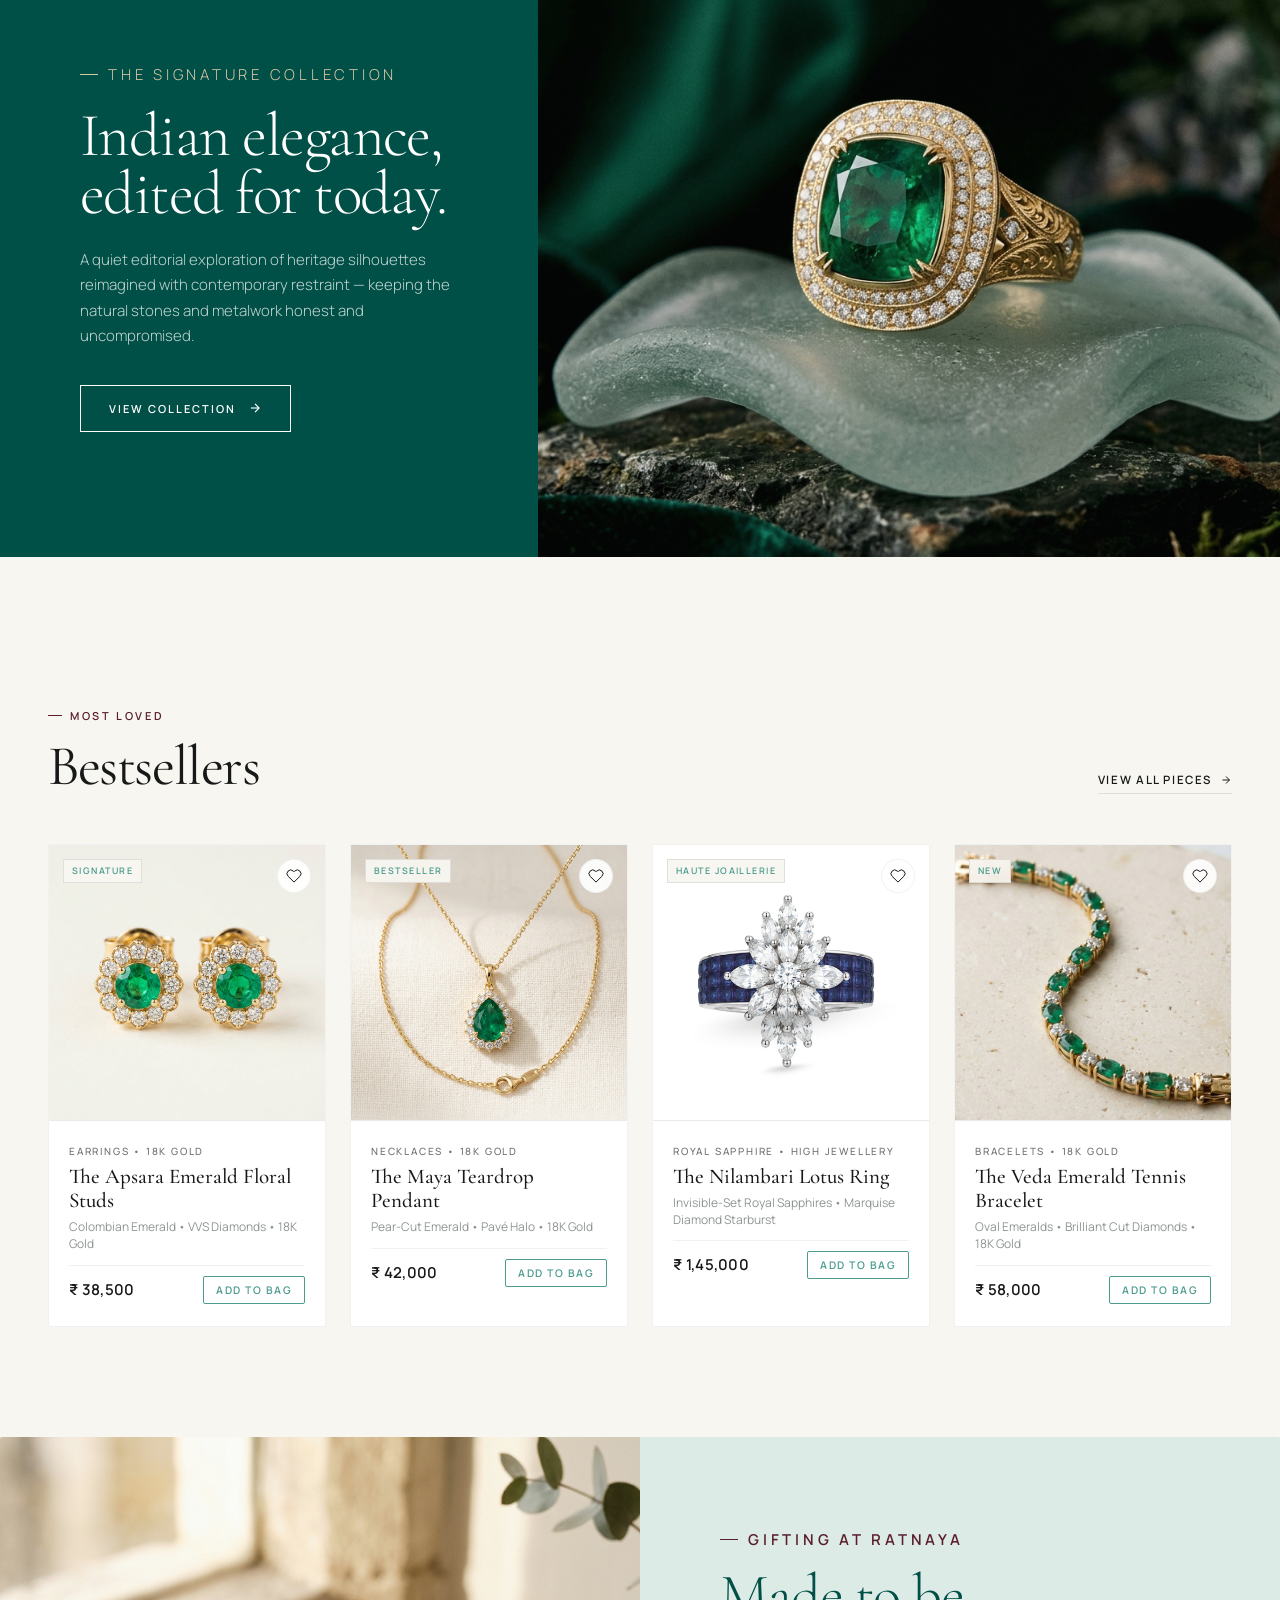
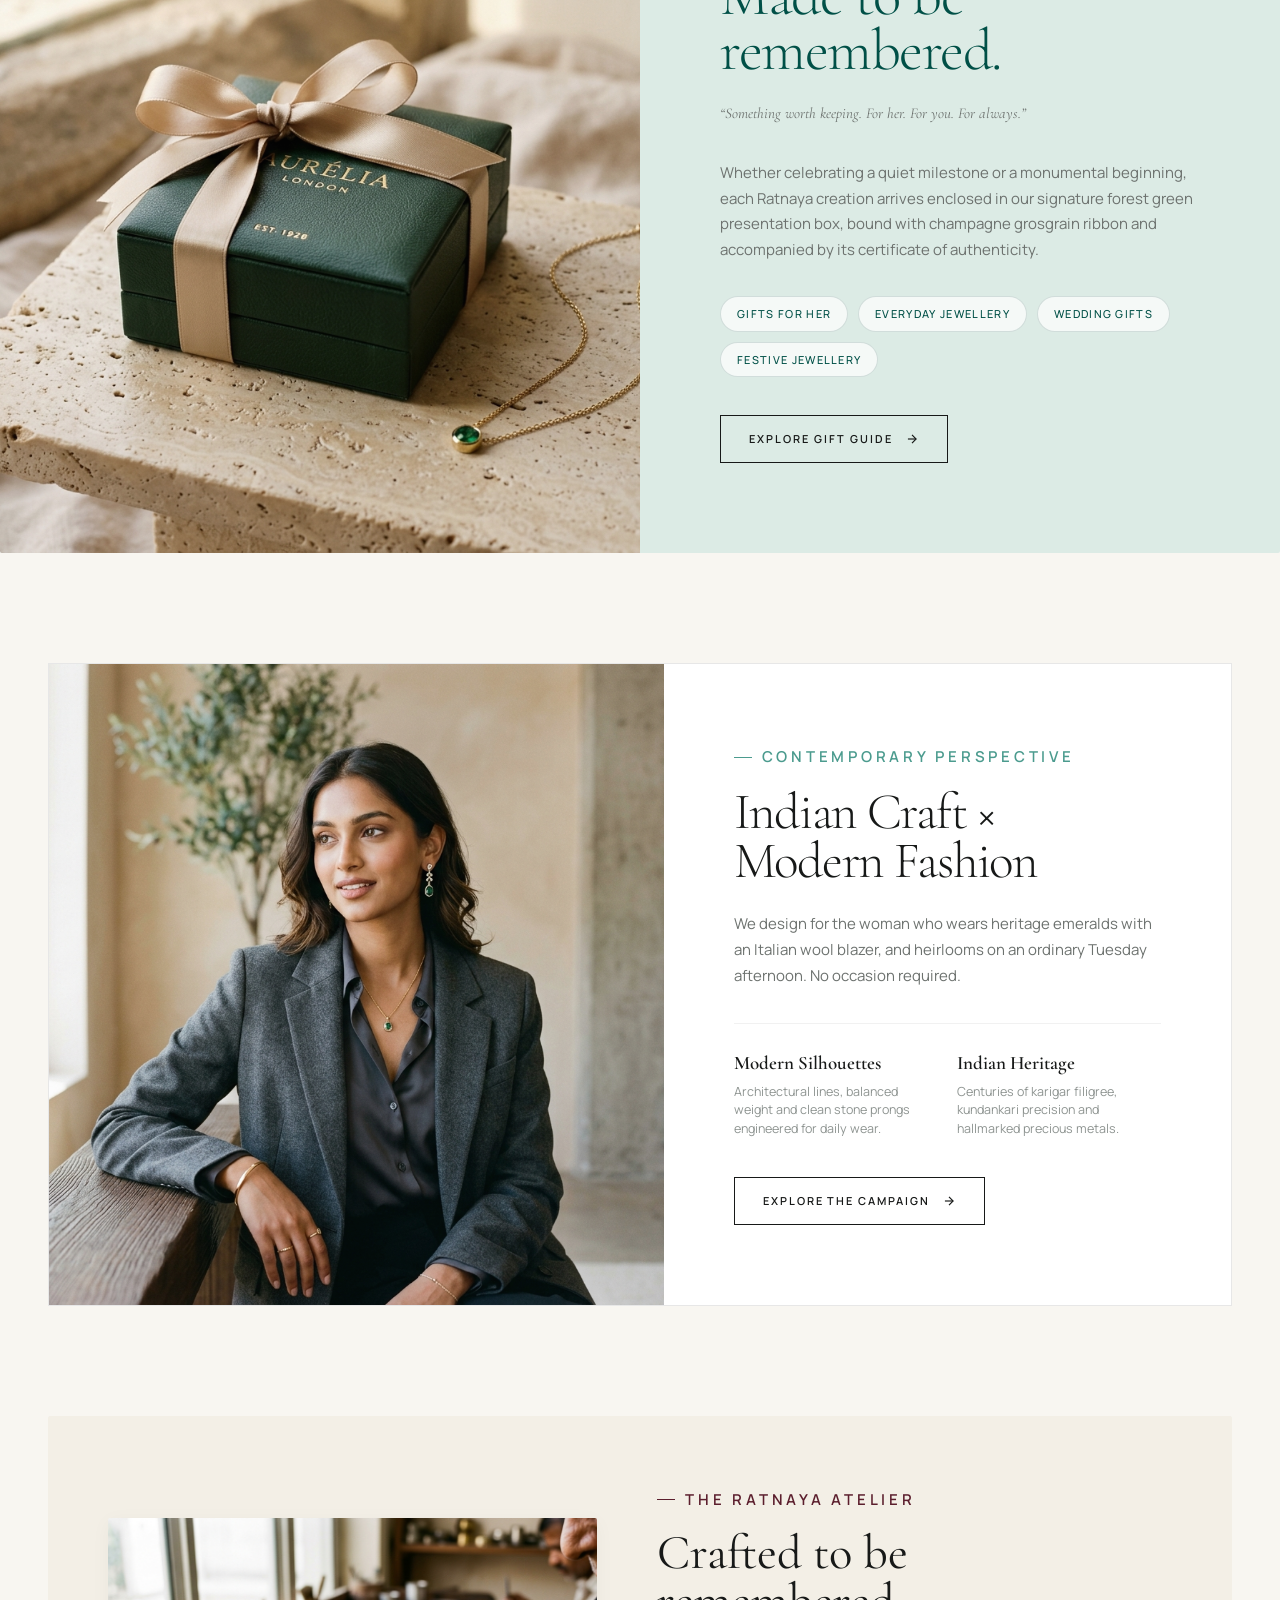
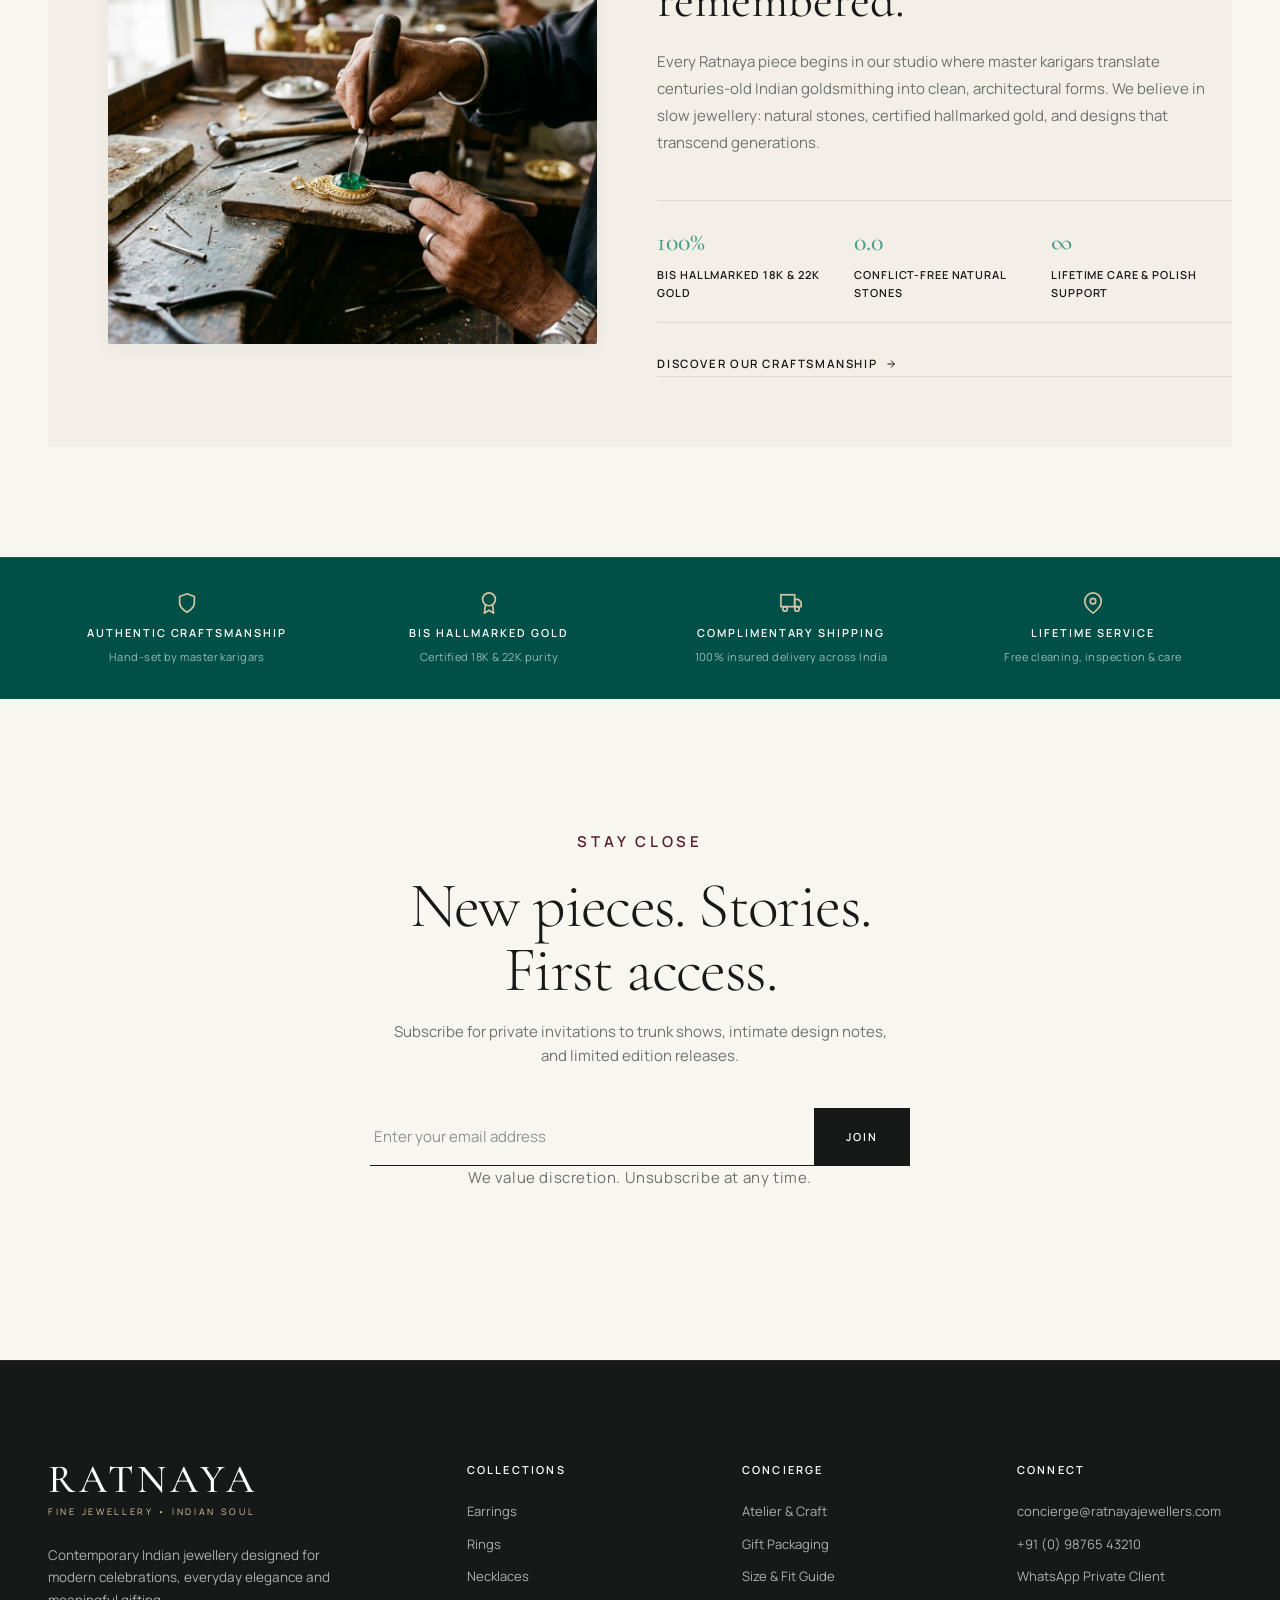
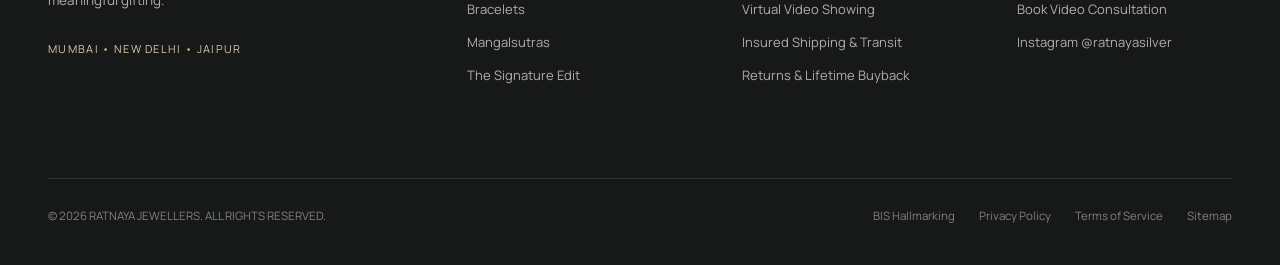
==== commit 38566a73: "Add Floating WhatsApp Concierge widget, luxury live search modal, size guide, virtual video consulta" ====
--- a/index.html
+++ b/index.html
@@ -98,19 +98,19 @@
   }
   </script>
 
-  <link rel="stylesheet" href="styles.css?v=3.1">
+  <link rel="stylesheet" href="styles.css?v=3.2">
 </head>
 <body>
 
   <!-- 1. ANNOUNCEMENT BAR -->
   <aside class="announcement" aria-label="Announcement">
-    <span class="announcement-badge">COMPLIMENTARY INSURED SHIPPING</span>
+    <span class="announcement-badge">BIS 750 HALLMARK GUARANTEED</span>
     <div class="announcement-center">
       <span class="announcement-arrow">‹</span>
-      <span>❖ NEW ARRIVALS • TIMELESS CRAFT • RATNAYA JEWELLERS ❖</span>
+      <span>✦ LIVE 18K GOLD: ₹6,480/g | 100% CERTIFIED NATURAL GEMSTONES | COMPLIMENTARY INSURED SHIPPING ✦</span>
       <span class="announcement-arrow">›</span>
     </div>
-    <span class="announcement-badge">ON ORDERS ABOVE ₹2,999</span>
+    <span class="announcement-badge">15-DAY RETURNS &amp; BUYBACK</span>
   </aside>
 
   <!-- 2. SITE HEADER -->
@@ -637,19 +637,19 @@
         <h4>CONCIERGE</h4>
         <a href="#story">Atelier &amp; Craft</a>
         <a href="#gifting">Gift Packaging</a>
-        <a href="#">Size &amp; Fit Guide</a>
-        <a href="#">Insured Shipping</a>
-        <a href="#">Returns &amp; Exchange</a>
-        <a href="#">Jewellery Care</a>
+        <a href="#" data-open-size-guide>Size &amp; Fit Guide</a>
+        <a href="#" data-open-video-consult>Virtual Video Showing</a>
+        <a href="#">Insured Shipping &amp; Transit</a>
+        <a href="#">Returns &amp; Lifetime Buyback</a>
       </div>
 
       <div class="footer-col">
         <h4>CONNECT</h4>
         <a href="mailto:concierge@ratnayajewellers.com">concierge@ratnayajewellers.com</a>
         <a href="tel:+919876543210">+91 (0) 98765 43210</a>
+        <a href="https://wa.me/919876543210?text=Namaste!%20Connecting%20with%20Ratnaya%20Jewellers." target="_blank" rel="noopener">WhatsApp Private Client</a>
+        <a href="#" data-open-video-consult>Book Video Consultation</a>
         <a href="#">Instagram @ratnayasilver</a>
-        <a href="#">WhatsApp Private Client</a>
-        <a href="#">Bespoke Appointments</a>
       </div>
     </div>
 
@@ -667,7 +667,7 @@
   <!-- Toast Notification Container -->
   <div class="toast-notice" id="toast-notice" role="status" aria-live="polite"></div>
 
-  <script src="data/products.js?v=3.1"></script>
-  <script src="script.js?v=3.1"></script>
+  <script src="data/products.js?v=3.2"></script>
+  <script src="script.js?v=3.2"></script>
 </body>
 </html>
--- a/styles.css
+++ b/styles.css
@@ -2325,4 +2325,818 @@
   .cart-drawer {
     max-width: 100%;
   }
+}
+
+/* ==========================================================================
+   RATNAYA LUXURY E-COMMERCE ENHANCEMENTS:
+   1. FLOATING WHATSAPP CONCIERGE WIDGET
+   2. LUXURY LIVE SEARCH OVERLAY
+   3. RING & BANGLE SIZE GUIDE MODAL
+   4. VIRTUAL VIDEO SHOWING CONSULTATION MODAL
+   5. PINCODE DELIVERY & TRANSIT INSURANCE CHECKER
+   ========================================================================== */
+
+/* 1. FLOATING WHATSAPP CONCIERGE WIDGET */
+.ratnaya-wa-widget {
+  position: fixed;
+  bottom: 26px;
+  right: 26px;
+  z-index: 9999;
+  font-family: var(--sans);
+}
+
+.ratnaya-wa-trigger {
+  position: relative;
+  display: flex;
+  align-items: center;
+  gap: 10px;
+  background: linear-gradient(135deg, #25D366 0%, #128C7E 100%);
+  color: #FFFFFF;
+  border: 1.5px solid rgba(215, 199, 165, 0.6);
+  border-radius: 999px;
+  padding: 12px 20px 12px 14px;
+  cursor: pointer;
+  box-shadow: 0 8px 24px rgba(18, 140, 126, 0.35), 0 2px 8px rgba(0, 0, 0, 0.12);
+  transition: transform 250ms var(--ease), box-shadow 250ms var(--ease), border-color 250ms;
+}
+
+.ratnaya-wa-trigger:hover {
+  transform: translateY(-3px) scale(1.03);
+  box-shadow: 0 14px 32px rgba(18, 140, 126, 0.45), 0 4px 12px rgba(215, 199, 165, 0.3);
+  border-color: var(--champagne);
+}
+
+.wa-trigger-icon-wrap {
+  position: relative;
+  display: flex;
+  align-items: center;
+  justify-content: center;
+  width: 32px;
+  height: 32px;
+}
+
+.wa-trigger-icon-wrap svg {
+  width: 26px;
+  height: 26px;
+  fill: #FFFFFF;
+}
+
+.wa-pulse-dot {
+  position: absolute;
+  top: -2px;
+  right: -2px;
+  width: 10px;
+  height: 10px;
+  background: #25D366;
+  border: 2px solid #FFFFFF;
+  border-radius: 50%;
+  box-shadow: 0 0 0 0 rgba(37, 211, 102, 0.7);
+  animation: wa-pulse-ring 2s infinite;
+}
+
+@keyframes wa-pulse-ring {
+  0% {
+    box-shadow: 0 0 0 0 rgba(37, 211, 102, 0.7);
+  }
+  70% {
+    box-shadow: 0 0 0 8px rgba(37, 211, 102, 0);
+  }
+  100% {
+    box-shadow: 0 0 0 0 rgba(37, 211, 102, 0);
+  }
+}
+
+.wa-trigger-label-group {
+  display: flex;
+  flex-direction: column;
+  text-align: left;
+  line-height: 1.2;
+}
+
+.wa-trigger-title {
+  font-size: 13px;
+  font-weight: 700;
+  letter-spacing: 0.04em;
+  text-transform: uppercase;
+}
+
+.wa-trigger-sub {
+  font-size: 10px;
+  opacity: 0.9;
+  letter-spacing: 0.02em;
+}
+
+/* Concierge Popover */
+.ratnaya-wa-popover {
+  position: absolute;
+  bottom: calc(100% + 14px);
+  right: 0;
+  width: 350px;
+  max-width: calc(100vw - 32px);
+  background: #FFFFFF;
+  border-radius: 12px;
+  border: 1px solid var(--border);
+  box-shadow: 0 20px 50px rgba(5, 51, 44, 0.22), 0 4px 16px rgba(0, 0, 0, 0.08);
+  overflow: hidden;
+  opacity: 0;
+  transform: translateY(12px) scale(0.96);
+  pointer-events: none;
+  transition: opacity 240ms var(--ease), transform 240ms var(--ease);
+}
+
+.ratnaya-wa-popover.open {
+  opacity: 1;
+  transform: translateY(0) scale(1);
+  pointer-events: auto;
+}
+
+.wa-popover-header {
+  background: var(--emerald-deep);
+  color: #FFFFFF;
+  padding: 16px 18px;
+  display: flex;
+  align-items: center;
+  justify-content: space-between;
+  border-bottom: 2px solid var(--champagne);
+}
+
+.wa-popover-brand {
+  display: flex;
+  align-items: center;
+  gap: 12px;
+}
+
+.wa-avatar-ring {
+  width: 38px;
+  height: 38px;
+  border-radius: 50%;
+  background: linear-gradient(135deg, #128C7E, #25D366);
+  border: 2px solid var(--champagne);
+  display: flex;
+  align-items: center;
+  justify-content: center;
+  color: #FFFFFF;
+  font-family: var(--serif);
+  font-size: 18px;
+  font-weight: 700;
+  position: relative;
+}
+
+.wa-brand-text strong {
+  display: block;
+  font-size: 13px;
+  letter-spacing: 0.08em;
+  color: var(--champagne-light);
+  font-family: var(--serif);
+}
+
+.wa-brand-text small {
+  display: block;
+  font-size: 10px;
+  color: rgba(255, 255, 255, 0.75);
+}
+
+.wa-popover-close {
+  background: transparent;
+  border: none;
+  color: rgba(255, 255, 255, 0.75);
+  font-size: 18px;
+  cursor: pointer;
+  padding: 4px;
+  line-height: 1;
+  transition: color 150ms;
+}
+
+.wa-popover-close:hover {
+  color: #FFFFFF;
+}
+
+.wa-popover-body {
+  padding: 18px;
+  background: var(--ivory);
+  max-height: 320px;
+  overflow-y: auto;
+}
+
+.wa-msg-bubble {
+  background: #FFFFFF;
+  border: 1px solid var(--border-light);
+  border-radius: 8px 8px 8px 2px;
+  padding: 12px 14px;
+  margin-bottom: 14px;
+  box-shadow: 0 2px 8px rgba(0, 0, 0, 0.04);
+}
+
+.wa-msg-bubble p {
+  font-size: 12.5px;
+  line-height: 1.5;
+  color: var(--charcoal);
+  margin-bottom: 6px;
+}
+
+.wa-msg-bubble p:last-of-type {
+  margin-bottom: 4px;
+}
+
+.wa-msg-time {
+  font-size: 10px;
+  color: var(--muted);
+  text-align: right;
+  display: block;
+}
+
+.wa-quick-options-label {
+  font-size: 10.5px;
+  letter-spacing: 0.08em;
+  text-transform: uppercase;
+  color: var(--muted);
+  margin-bottom: 8px;
+  font-weight: 600;
+}
+
+.wa-quick-options {
+  display: flex;
+  flex-direction: column;
+  gap: 7px;
+}
+
+.wa-chip {
+  background: #FFFFFF;
+  border: 1px solid rgba(7, 63, 54, 0.15);
+  border-radius: 6px;
+  padding: 9px 12px;
+  font-size: 12px;
+  font-family: var(--sans);
+  color: var(--emerald-deep);
+  text-align: left;
+  cursor: pointer;
+  display: flex;
+  align-items: center;
+  gap: 8px;
+  transition: background 150ms, border-color 150ms, transform 150ms;
+}
+
+.wa-chip:hover {
+  background: var(--emerald-soft);
+  border-color: var(--forest);
+  transform: translateX(3px);
+}
+
+.wa-popover-footer {
+  padding: 14px 18px;
+  background: #FFFFFF;
+  border-top: 1px solid var(--border-light);
+  display: flex;
+  flex-direction: column;
+  gap: 10px;
+}
+
+.wa-input-form {
+  display: flex;
+  gap: 8px;
+}
+
+.wa-input-form input {
+  flex: 1;
+  padding: 10px 12px;
+  font-size: 12.5px;
+  font-family: var(--sans);
+  border: 1px solid var(--border);
+  border-radius: 6px;
+  background: var(--ivory);
+  color: var(--charcoal);
+  outline: none;
+  transition: border-color 200ms;
+}
+
+.wa-input-form input:focus {
+  border-color: #128C7E;
+  background: #FFFFFF;
+}
+
+.wa-send-btn {
+  background: #25D366;
+  border: none;
+  border-radius: 6px;
+  width: 40px;
+  height: 40px;
+  display: flex;
+  align-items: center;
+  justify-content: center;
+  color: #FFFFFF;
+  cursor: pointer;
+  transition: background 180ms, transform 150ms;
+}
+
+.wa-send-btn:hover {
+  background: #128C7E;
+  transform: scale(1.05);
+}
+
+.wa-direct-chat-btn {
+  display: flex;
+  align-items: center;
+  justify-content: center;
+  gap: 8px;
+  background: #128C7E;
+  color: #FFFFFF;
+  padding: 10px;
+  border-radius: 6px;
+  text-decoration: none;
+  font-size: 12px;
+  font-weight: 600;
+  letter-spacing: 0.04em;
+  transition: background 200ms;
+}
+
+.wa-direct-chat-btn:hover {
+  background: #0d695e;
+}
+
+/* 2. LUXURY SEARCH OVERLAY MODAL */
+.ratnaya-search-modal-overlay {
+  position: fixed;
+  inset: 0;
+  background: rgba(5, 51, 44, 0.7);
+  backdrop-filter: blur(8px);
+  -webkit-backdrop-filter: blur(8px);
+  z-index: 10000;
+  display: flex;
+  flex-direction: column;
+  align-items: center;
+  padding: 40px 20px;
+  opacity: 0;
+  pointer-events: none;
+  transition: opacity 250ms var(--ease);
+}
+
+.ratnaya-search-modal-overlay.open {
+  opacity: 1;
+  pointer-events: auto;
+}
+
+.ratnaya-search-card {
+  width: 100%;
+  max-width: 680px;
+  background: #FFFFFF;
+  border-radius: 8px;
+  box-shadow: 0 25px 60px rgba(0, 0, 0, 0.3);
+  overflow: hidden;
+  border: 1px solid rgba(215, 199, 165, 0.4);
+  transform: translateY(-20px);
+  transition: transform 250ms var(--ease);
+}
+
+.ratnaya-search-modal-overlay.open .ratnaya-search-card {
+  transform: translateY(0);
+}
+
+.search-input-header {
+  position: relative;
+  display: flex;
+  align-items: center;
+  border-bottom: 1px solid var(--border);
+  padding: 8px 18px;
+}
+
+.search-input-header svg {
+  color: var(--forest);
+  margin-right: 12px;
+}
+
+.search-main-input {
+  flex: 1;
+  border: none;
+  outline: none;
+  font-family: var(--serif);
+  font-size: 20px;
+  padding: 12px 0;
+  color: var(--charcoal);
+  background: transparent;
+}
+
+.search-main-input::placeholder {
+  color: var(--light-muted);
+  font-family: var(--sans);
+  font-size: 15px;
+}
+
+.search-close-btn {
+  background: transparent;
+  border: none;
+  font-size: 20px;
+  color: var(--muted);
+  cursor: pointer;
+  padding: 6px 10px;
+}
+
+.search-suggestions-panel {
+  padding: 18px 24px;
+  max-height: 420px;
+  overflow-y: auto;
+}
+
+.search-chips-row {
+  display: flex;
+  flex-wrap: wrap;
+  gap: 8px;
+  margin-bottom: 18px;
+}
+
+.search-chip-tag {
+  background: var(--ivory);
+  border: 1px solid var(--border);
+  padding: 6px 12px;
+  font-size: 11.5px;
+  font-family: var(--sans);
+  border-radius: 4px;
+  color: var(--charcoal);
+  cursor: pointer;
+  transition: all 150ms;
+}
+
+.search-chip-tag:hover {
+  background: var(--emerald-soft);
+  border-color: var(--forest);
+  color: var(--forest);
+}
+
+.search-results-list {
+  display: flex;
+  flex-direction: column;
+  gap: 12px;
+}
+
+.search-result-item {
+  display: flex;
+  align-items: center;
+  gap: 16px;
+  padding: 10px;
+  border-radius: 6px;
+  text-decoration: none;
+  color: var(--charcoal);
+  transition: background 150ms;
+}
+
+.search-result-item:hover {
+  background: var(--ivory);
+}
+
+.search-item-thumb {
+  width: 54px;
+  height: 54px;
+  object-fit: cover;
+  border-radius: 4px;
+  background: var(--ivory-warm);
+}
+
+.search-item-info strong {
+  display: block;
+  font-family: var(--serif);
+  font-size: 16px;
+  color: var(--forest);
+}
+
+.search-item-info small {
+  display: block;
+  font-size: 11px;
+  color: var(--muted);
+}
+
+.search-item-price {
+  margin-left: auto;
+  font-family: var(--sans);
+  font-weight: 600;
+  font-size: 14px;
+  color: var(--charcoal);
+}
+
+/* 3. SIZE GUIDE MODAL */
+.size-guide-overlay {
+  position: fixed;
+  inset: 0;
+  background: rgba(5, 51, 44, 0.7);
+  backdrop-filter: blur(8px);
+  z-index: 10000;
+  display: flex;
+  align-items: center;
+  justify-content: center;
+  padding: 20px;
+  opacity: 0;
+  pointer-events: none;
+  transition: opacity 250ms var(--ease);
+}
+
+.size-guide-overlay.open {
+  opacity: 1;
+  pointer-events: auto;
+}
+
+.size-guide-card {
+  width: 100%;
+  max-width: 640px;
+  background: #FFFFFF;
+  border-radius: 8px;
+  overflow: hidden;
+  box-shadow: 0 25px 60px rgba(0, 0, 0, 0.3);
+  border: 1px solid var(--champagne);
+}
+
+.size-guide-header {
+  background: var(--emerald-deep);
+  color: #FFFFFF;
+  padding: 18px 24px;
+  display: flex;
+  align-items: center;
+  justify-content: space-between;
+  border-bottom: 2px solid var(--champagne);
+}
+
+.size-guide-header h3 {
+  font-family: var(--serif);
+  font-size: 20px;
+  letter-spacing: 0.06em;
+  color: var(--champagne-light);
+}
+
+.size-guide-tabs {
+  display: flex;
+  border-bottom: 1px solid var(--border);
+  background: var(--ivory);
+}
+
+.size-tab-btn {
+  flex: 1;
+  padding: 12px;
+  font-family: var(--sans);
+  font-size: 12px;
+  font-weight: 600;
+  letter-spacing: 0.06em;
+  text-transform: uppercase;
+  background: transparent;
+  border: none;
+  border-bottom: 2px solid transparent;
+  cursor: pointer;
+  color: var(--muted);
+  transition: all 180ms;
+}
+
+.size-tab-btn.active {
+  color: var(--forest);
+  border-bottom-color: var(--forest);
+  background: #FFFFFF;
+}
+
+.size-guide-body {
+  padding: 24px;
+  max-height: 380px;
+  overflow-y: auto;
+}
+
+.size-guide-table {
+  width: 100%;
+  border-collapse: collapse;
+  font-size: 12.5px;
+  text-align: left;
+}
+
+.size-guide-table th {
+  background: var(--ivory-warm);
+  padding: 10px 12px;
+  font-weight: 600;
+  color: var(--emerald-deep);
+  border-bottom: 1px solid var(--border);
+}
+
+.size-guide-table td {
+  padding: 10px 12px;
+  border-bottom: 1px solid var(--border-light);
+  color: var(--charcoal);
+}
+
+.size-guide-table tr:hover td {
+  background: var(--ivory);
+}
+
+/* 4. VIRTUAL VIDEO CONSULTATION MODAL */
+.video-consult-overlay {
+  position: fixed;
+  inset: 0;
+  background: rgba(5, 51, 44, 0.7);
+  backdrop-filter: blur(8px);
+  z-index: 10000;
+  display: flex;
+  align-items: center;
+  justify-content: center;
+  padding: 20px;
+  opacity: 0;
+  pointer-events: none;
+  transition: opacity 250ms var(--ease);
+}
+
+.video-consult-overlay.open {
+  opacity: 1;
+  pointer-events: auto;
+}
+
+.video-consult-card {
+  width: 100%;
+  max-width: 540px;
+  background: #FFFFFF;
+  border-radius: 8px;
+  overflow: hidden;
+  box-shadow: 0 25px 60px rgba(0, 0, 0, 0.3);
+  border: 1px solid var(--champagne);
+}
+
+.video-consult-header {
+  background: var(--emerald-deep);
+  color: #FFFFFF;
+  padding: 20px 24px;
+  display: flex;
+  align-items: center;
+  justify-content: space-between;
+  border-bottom: 2px solid var(--champagne);
+}
+
+.video-consult-header h3 {
+  font-family: var(--serif);
+  font-size: 21px;
+  color: var(--champagne-light);
+  letter-spacing: 0.04em;
+}
+
+.video-consult-body {
+  padding: 24px;
+}
+
+.video-consult-body p {
+  font-size: 13px;
+  line-height: 1.5;
+  color: var(--muted);
+  margin-bottom: 18px;
+}
+
+.video-form-group {
+  margin-bottom: 14px;
+}
+
+.video-form-group label {
+  display: block;
+  font-size: 11px;
+  font-weight: 600;
+  letter-spacing: 0.06em;
+  text-transform: uppercase;
+  color: var(--forest);
+  margin-bottom: 6px;
+}
+
+.video-form-group input,
+.video-form-group select {
+  width: 100%;
+  padding: 10px 12px;
+  font-size: 13px;
+  font-family: var(--sans);
+  border: 1px solid var(--border);
+  border-radius: 4px;
+  background: var(--ivory);
+  color: var(--charcoal);
+  outline: none;
+}
+
+.video-form-group input:focus,
+.video-form-group select:focus {
+  border-color: var(--forest);
+  background: #FFFFFF;
+}
+
+.video-submit-btn {
+  width: 100%;
+  background: linear-gradient(135deg, #128C7E, #05332C);
+  color: #FFFFFF;
+  border: 1px solid var(--champagne);
+  padding: 13px;
+  font-size: 12px;
+  font-weight: 700;
+  letter-spacing: 0.1em;
+  text-transform: uppercase;
+  border-radius: 4px;
+  cursor: pointer;
+  display: flex;
+  align-items: center;
+  justify-content: center;
+  gap: 8px;
+  margin-top: 20px;
+  transition: opacity 180ms, transform 180ms;
+}
+
+.video-submit-btn:hover {
+  opacity: 0.94;
+  transform: translateY(-2px);
+}
+
+/* 5. PINCODE CHECKER COMPONENT */
+.pdp-pincode-box {
+  background: var(--ivory);
+  border: 1px solid var(--border);
+  border-radius: 6px;
+  padding: 14px 16px;
+  margin: 18px 0;
+}
+
+.pdp-pincode-header {
+  display: flex;
+  align-items: center;
+  gap: 8px;
+  font-size: 12px;
+  font-weight: 600;
+  color: var(--forest);
+  margin-bottom: 10px;
+}
+
+.pdp-pincode-row {
+  display: flex;
+  gap: 8px;
+}
+
+.pdp-pincode-input {
+  flex: 1;
+  padding: 8px 12px;
+  font-size: 13px;
+  font-family: var(--sans);
+  border: 1px solid var(--border);
+  border-radius: 4px;
+  background: #FFFFFF;
+  outline: none;
+}
+
+.pdp-pincode-btn {
+  background: var(--forest);
+  color: #FFFFFF;
+  border: none;
+  padding: 8px 16px;
+  font-size: 11px;
+  font-weight: 700;
+  letter-spacing: 0.06em;
+  border-radius: 4px;
+  cursor: pointer;
+  transition: background 150ms;
+}
+
+.pdp-pincode-btn:hover {
+  background: var(--emerald-deep);
+}
+
+.pdp-pincode-feedback {
+  font-size: 12px;
+  line-height: 1.4;
+  margin-top: 8px;
+  color: var(--forest);
+}
+
+/* 6. VIRTUAL SHOWING BUTTON ON PDP */
+.pdp-video-btn {
+  display: flex;
+  align-items: center;
+  justify-content: center;
+  gap: 8px;
+  width: 100%;
+  padding: 12px 18px;
+  background: #FFFFFF;
+  color: var(--emerald-deep);
+  border: 1px solid var(--forest);
+  border-radius: 4px;
+  font-family: var(--sans);
+  font-size: 12px;
+  font-weight: 600;
+  letter-spacing: 0.08em;
+  text-transform: uppercase;
+  cursor: pointer;
+  margin-top: 10px;
+  transition: all 180ms var(--ease);
+}
+
+.pdp-video-btn:hover {
+  background: var(--emerald-soft);
+  border-color: var(--emerald-deep);
+  transform: translateY(-1px);
+}
+
+/* Responsive Overrides */
+@media (max-width: 600px) {
+  .ratnaya-wa-widget {
+    bottom: 18px;
+    right: 18px;
+  }
+  .wa-trigger-label-group {
+    display: none;
+  }
+  .ratnaya-wa-trigger {
+    padding: 12px;
+    border-radius: 50%;
+  }
+  .ratnaya-wa-popover {
+    width: calc(100vw - 36px);
+    right: 0;
+  }
 }
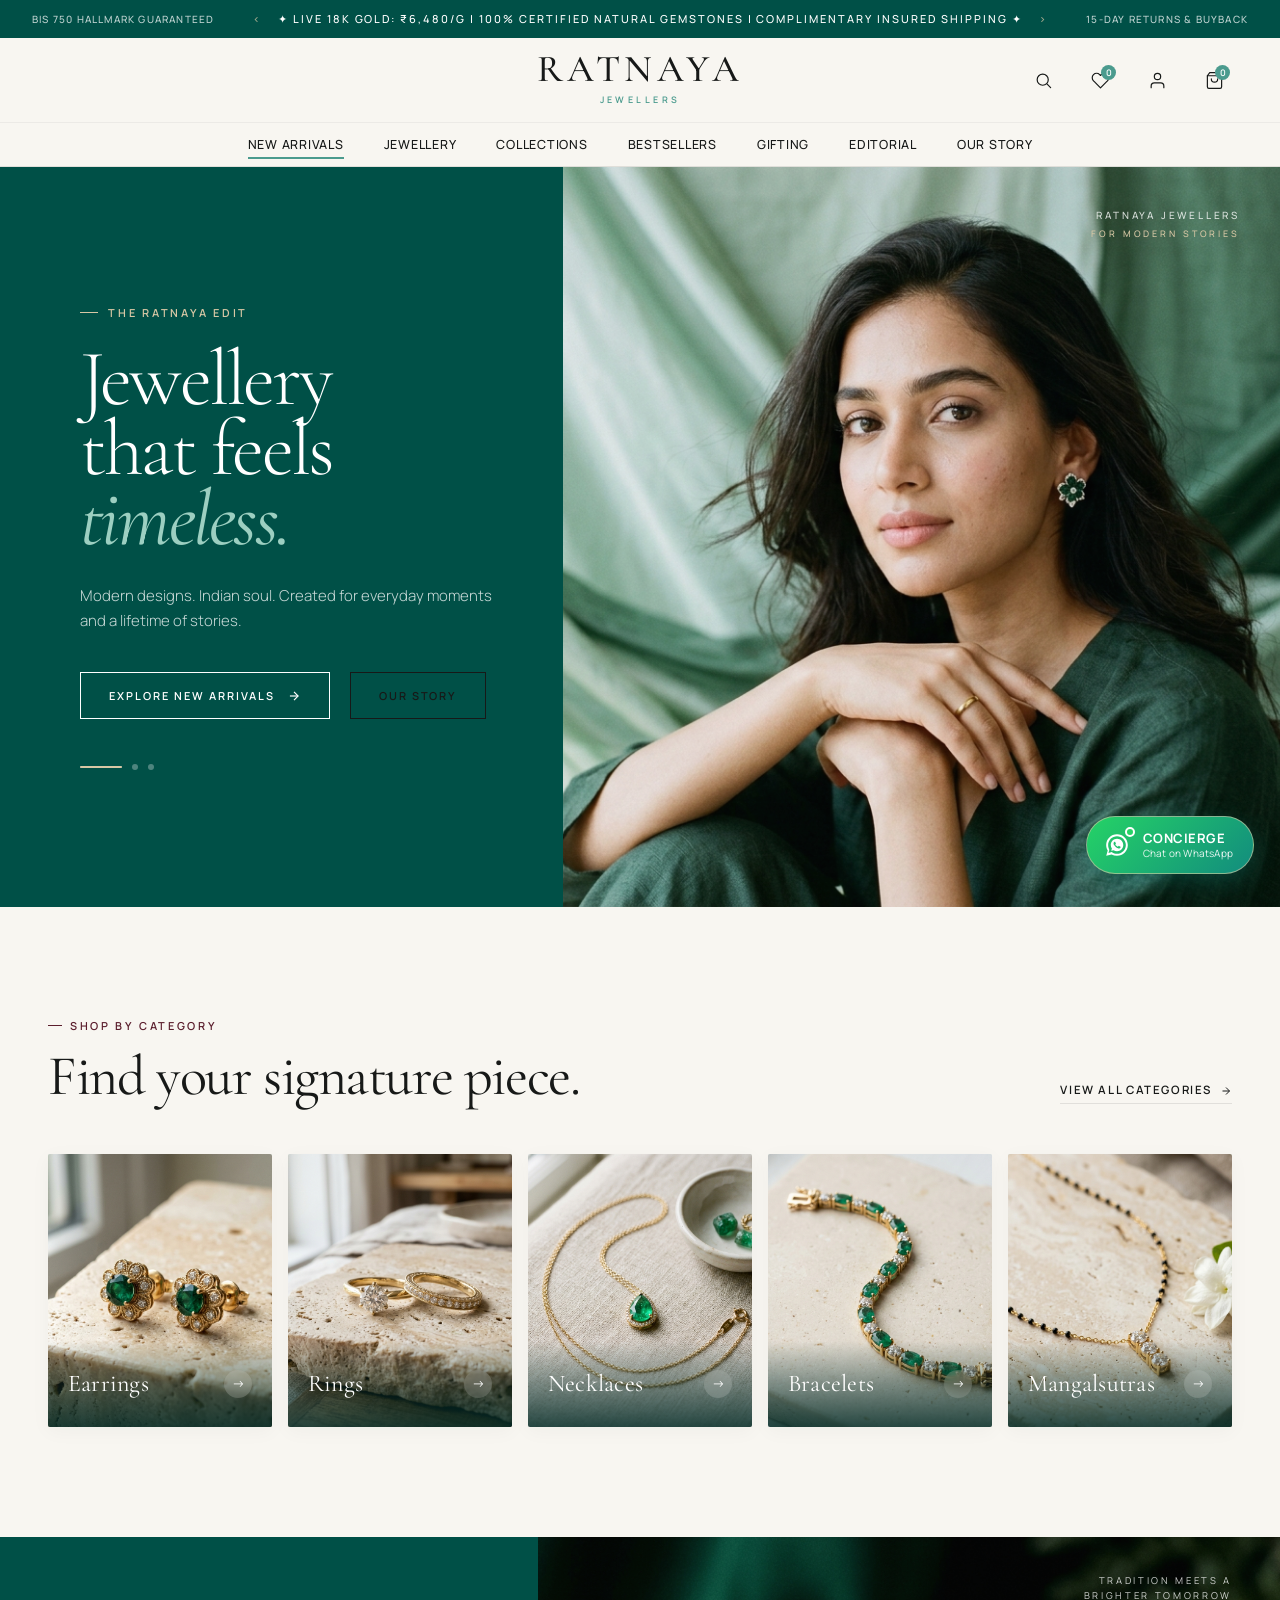
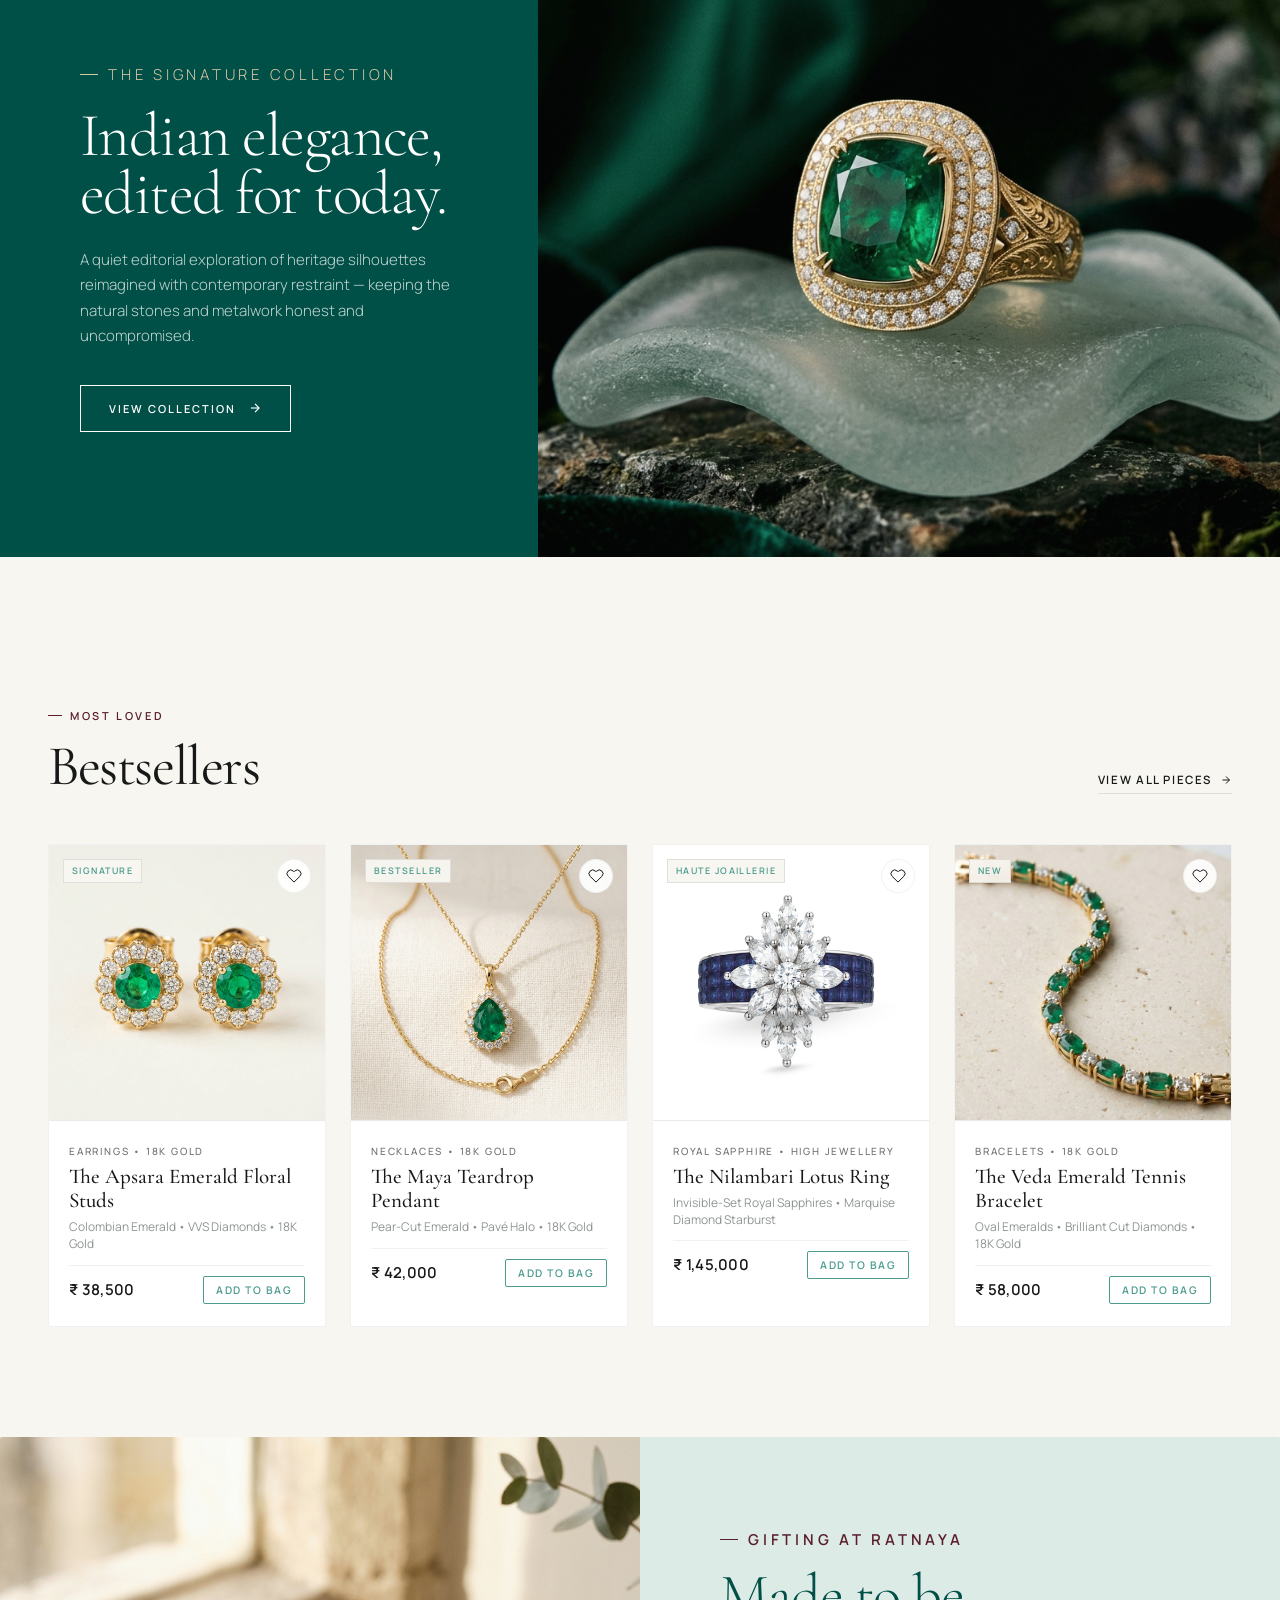
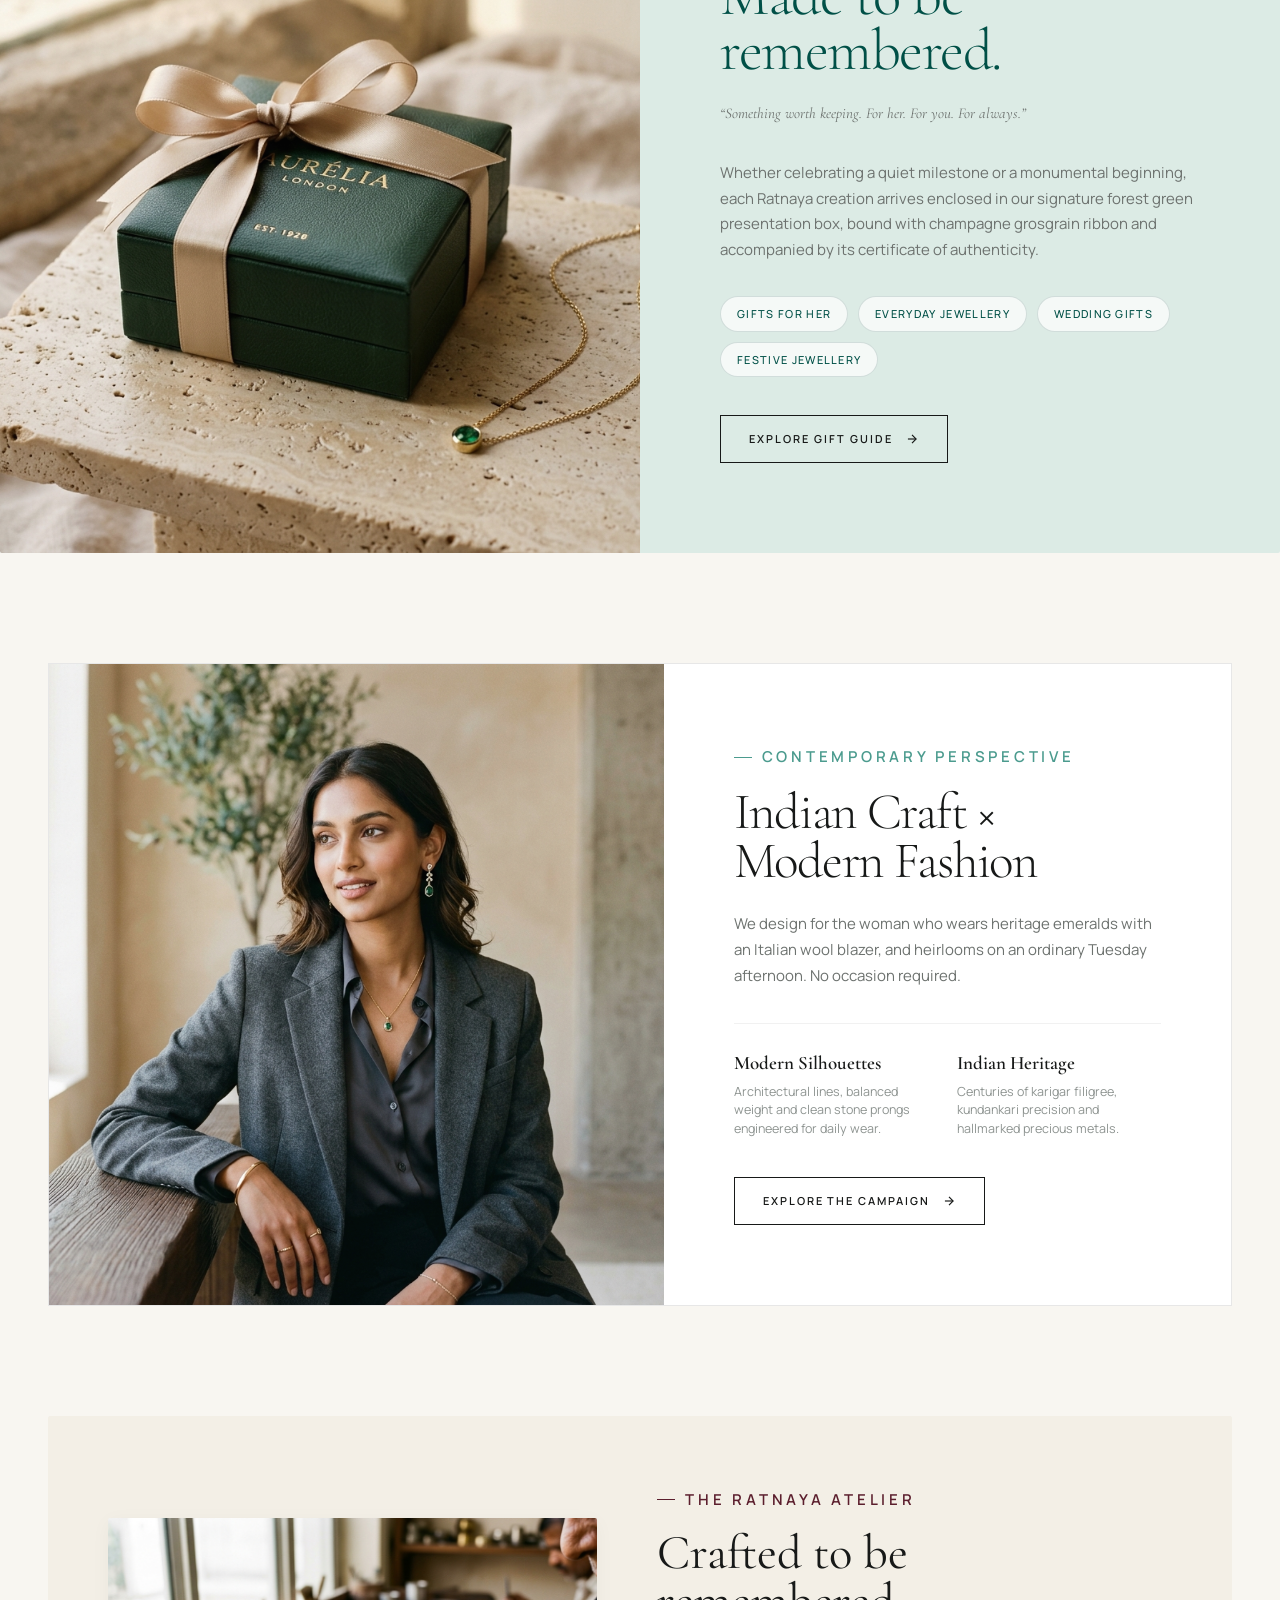
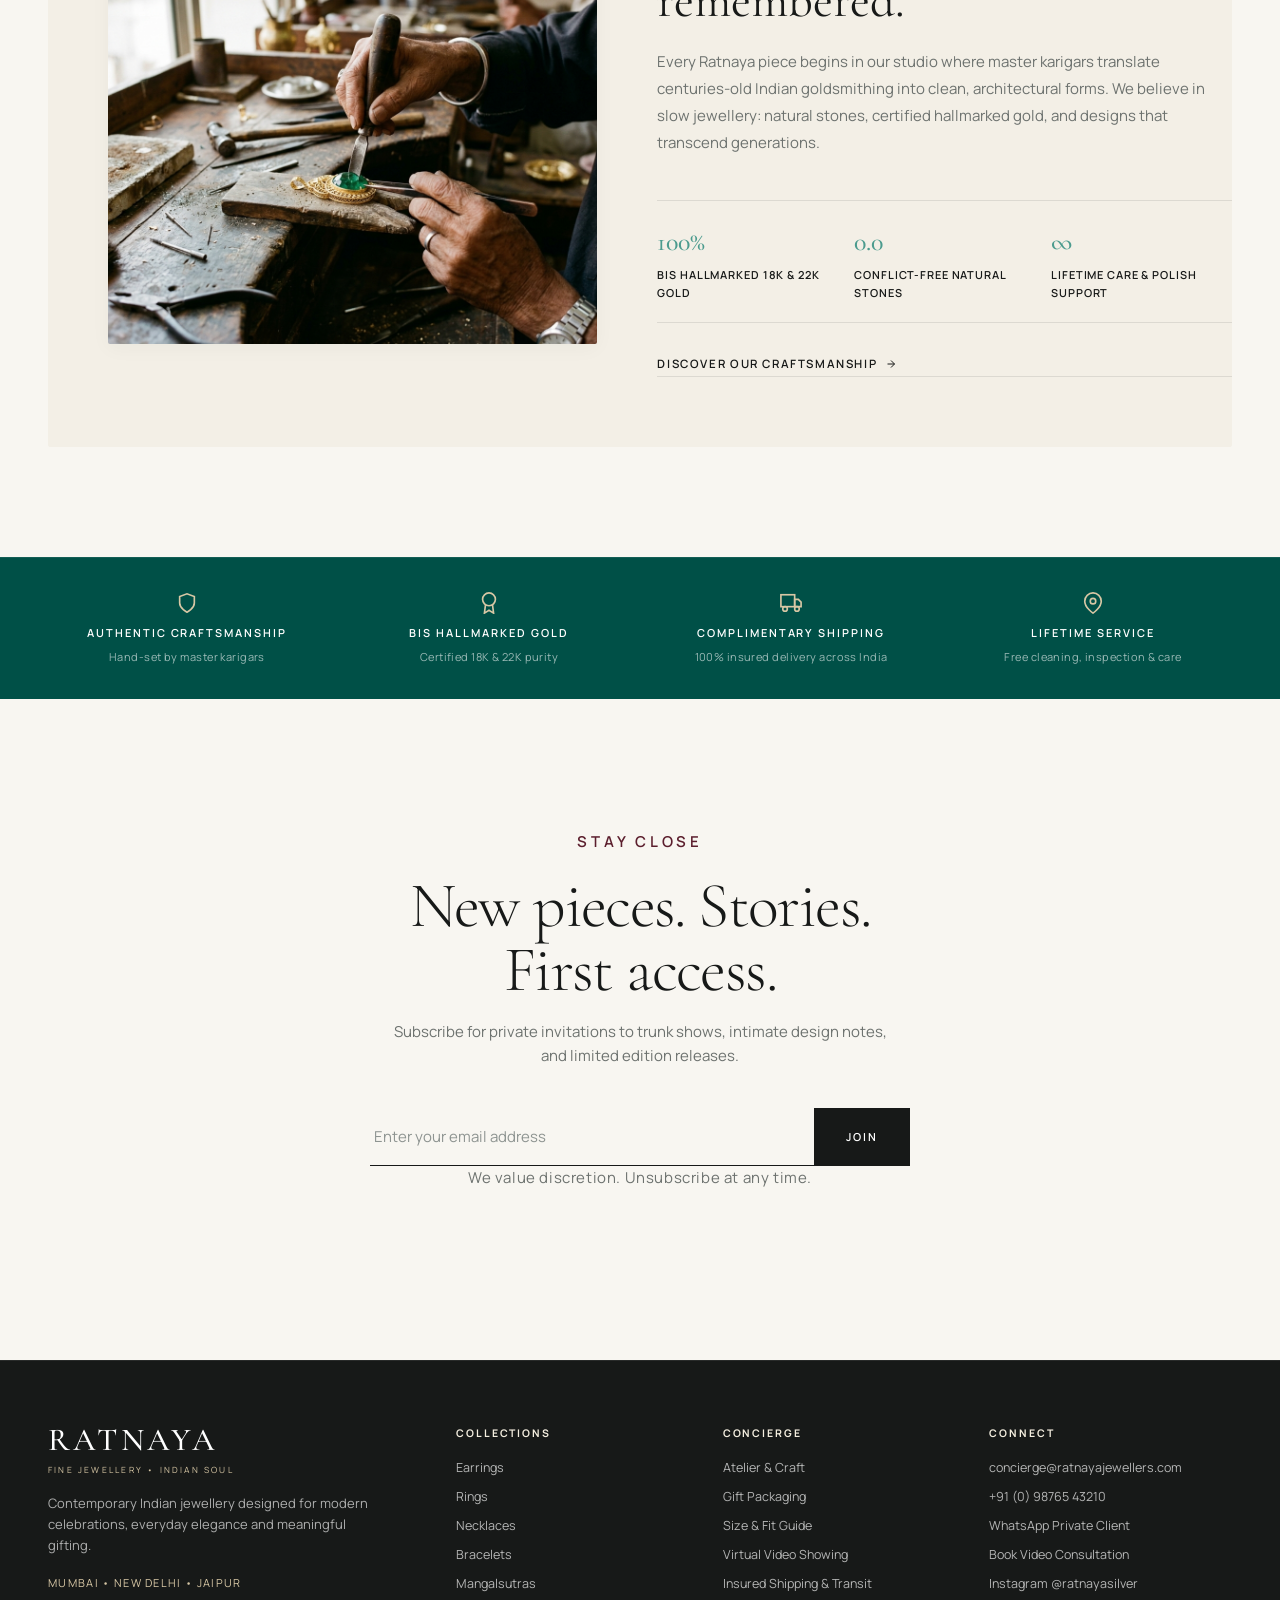
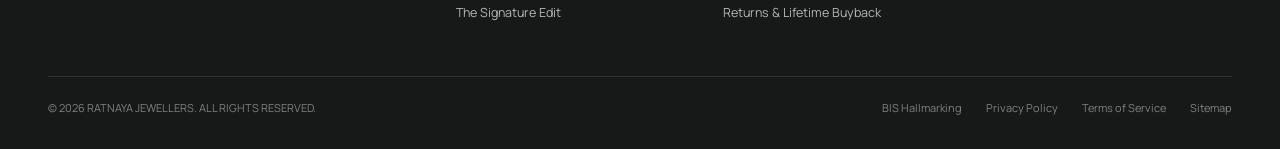
==== commit 3f0ca4a0: "Optimize footer layout for mobile, iOS, and iPad with compact 2-column grid and refined luxury typog" ====
--- a/index.html
+++ b/index.html
@@ -98,7 +98,7 @@
   }
   </script>
 
-  <link rel="stylesheet" href="styles.css?v=3.2">
+  <link rel="stylesheet" href="styles.css?v=3.3">
 </head>
 <body>
 
--- a/styles.css
+++ b/styles.css
@@ -1326,27 +1326,27 @@
 .site-footer {
   background: var(--charcoal);
   color: var(--white);
-  padding: 100px 48px 40px;
-  border-top: 1px solid rgba(255, 255, 255, 0.06);
+  padding: 64px 48px 32px;
+  border-top: 1px solid rgba(255, 255, 255, 0.08);
 }
 
 .footer-grid {
   max-width: var(--container);
   margin: 0 auto;
   display: grid;
-  grid-template-columns: 2fr 1.2fr 1.2fr 1.2fr;
-  gap: 60px;
+  grid-template-columns: 1.8fr 1.1fr 1.1fr 1.2fr;
+  gap: 44px;
 }
 
 .footer-brand-col {
-  padding-right: 40px;
+  padding-right: 20px;
 }
 
 .footer-logo {
   font-family: var(--serif);
-  font-size: 40px;
+  font-size: 32px;
   letter-spacing: 0.1em;
-  line-height: 0.9;
+  line-height: 0.95;
   font-weight: 500;
   color: var(--white);
   display: inline-block;
@@ -1354,36 +1354,36 @@
 }
 
 .footer-tagline {
-  font-size: 9px;
-  letter-spacing: 0.3em;
+  font-size: 8.5px;
+  letter-spacing: 0.26em;
   text-transform: uppercase;
   color: var(--champagne);
-  margin-bottom: 24px;
+  margin-bottom: 16px;
 }
 
 .footer-desc {
   color: rgba(255, 255, 255, 0.65);
-  font-size: 13.5px;
-  line-height: 1.7;
-  margin-bottom: 28px;
-  max-width: 340px;
+  font-size: 13px;
+  line-height: 1.6;
+  margin-bottom: 18px;
+  max-width: 320px;
 }
 
 .footer-col h4 {
-  font-size: 11px;
-  letter-spacing: 0.2em;
-  text-transform: uppercase;
-  color: var(--white);
-  margin-bottom: 22px;
-  font-weight: 600;
+  font-size: 10.5px;
+  letter-spacing: 0.18em;
+  text-transform: uppercase;
+  color: var(--champagne-light);
+  margin-bottom: 16px;
+  font-weight: 700;
 }
 
 .footer-col a {
   display: block;
-  margin: 12px 0;
-  color: rgba(255, 255, 255, 0.65);
-  font-size: 13px;
-  transition: color 200ms;
+  margin: 9px 0;
+  color: rgba(255, 255, 255, 0.68);
+  font-size: 12.5px;
+  transition: color 180ms, transform 180ms;
 }
 
 .footer-col a:hover {
@@ -1393,10 +1393,10 @@
 
 .footer-bottom {
   max-width: var(--container);
-  margin: 80px auto 0;
-  padding-top: 28px;
-  border-top: 1px solid rgba(255, 255, 255, 0.12);
-  font-size: 11.5px;
+  margin: 44px auto 0;
+  padding-top: 22px;
+  border-top: 1px solid rgba(255, 255, 255, 0.10);
+  font-size: 11px;
   color: rgba(255, 255, 255, 0.45);
   display: flex;
   justify-content: space-between;
@@ -1592,18 +1592,185 @@
     grid-template-columns: 1fr;
   }
 
+  /* REFINED LUXURY FOOTER FOR IPAD & TABLET (<= 860px) */
   .site-footer {
-    padding: 70px 20px 30px;
+    padding: 48px 24px 28px;
   }
 
   .footer-grid {
-    grid-template-columns: 1fr;
+    grid-template-columns: repeat(3, 1fr);
+    gap: 28px;
+  }
+
+  .footer-brand-col {
+    grid-column: 1 / -1;
+    padding-right: 0;
+    padding-bottom: 20px;
+    border-bottom: 1px solid rgba(255, 255, 255, 0.08);
+    margin-bottom: 8px;
+  }
+
+  .footer-logo {
+    font-size: 28px;
+    margin-bottom: 4px;
+  }
+
+  .footer-tagline {
+    font-size: 8px;
+    letter-spacing: 0.24em;
+    margin-bottom: 12px;
+  }
+
+  .footer-desc {
+    max-width: 100%;
+    font-size: 12.5px;
+    line-height: 1.55;
+    margin-bottom: 12px;
+  }
+
+  .footer-col h4 {
+    font-size: 10.5px;
+    letter-spacing: 0.15em;
+    margin-bottom: 12px;
+  }
+
+  .footer-col a {
+    font-size: 12px;
+    margin: 7px 0;
   }
 
   .footer-bottom {
+    margin: 32px auto 0;
+    padding-top: 18px;
     flex-direction: column;
     text-align: center;
-    gap: 14px;
+    gap: 12px;
+  }
+}
+
+/* =========================================================
+   COMPACT & IMPACTFUL LUXURY FOOTER FOR MOBILE & IOS (<= 600px)
+   ========================================================= */
+@media (max-width: 600px) {
+  .site-footer {
+    padding: 34px 16px calc(24px + env(safe-area-inset-bottom, 16px));
+  }
+
+  .footer-grid {
+    grid-template-columns: 1fr 1fr;
+    column-gap: 18px;
+    row-gap: 22px;
+  }
+
+  .footer-brand-col {
+    grid-column: 1 / -1;
+    padding-right: 0;
+    padding-bottom: 16px;
+    border-bottom: 1px solid rgba(215, 199, 165, 0.18);
+    margin-bottom: 0;
+  }
+
+  .footer-logo {
+    font-size: 24px;
+    letter-spacing: 0.08em;
+    margin-bottom: 2px;
+  }
+
+  .footer-tagline {
+    font-size: 7.5px;
+    letter-spacing: 0.22em;
+    margin-bottom: 8px;
+  }
+
+  .footer-desc {
+    font-size: 11.5px;
+    line-height: 1.5;
+    color: rgba(255, 255, 255, 0.62);
+    margin-bottom: 10px;
+    max-width: 100%;
+  }
+
+  .footer-brand-col p:last-child {
+    font-size: 9.5px !important;
+    letter-spacing: 0.14em !important;
+    color: var(--champagne-light) !important;
+  }
+
+  /* Collections Column (Left) */
+  .footer-col:nth-child(2) {
+    grid-column: 1;
+  }
+
+  /* Concierge Column (Right) */
+  .footer-col:nth-child(3) {
+    grid-column: 2;
+  }
+
+  .footer-col h4 {
+    font-size: 10px;
+    letter-spacing: 0.14em;
+    color: var(--champagne);
+    margin-bottom: 10px;
+    font-weight: 700;
+  }
+
+  .footer-col a {
+    font-size: 11.5px;
+    line-height: 1.4;
+    margin: 6px 0;
+    color: rgba(255, 255, 255, 0.72);
+  }
+
+  /* Connect Section — Sleek Concierge Card spanning full width */
+  .footer-col:nth-child(4) {
+    grid-column: 1 / -1;
+    background: rgba(255, 255, 255, 0.035);
+    border: 1px solid rgba(215, 199, 165, 0.22);
+    border-radius: 8px;
+    padding: 14px 16px;
+    margin-top: 2px;
+  }
+
+  .footer-col:nth-child(4) h4 {
+    font-size: 10px;
+    letter-spacing: 0.14em;
+    color: var(--champagne-light);
+    margin-bottom: 8px;
+    text-align: left;
+  }
+
+  .footer-col:nth-child(4) a {
+    font-size: 11.5px;
+    margin: 5px 0;
+    color: rgba(255, 255, 255, 0.82);
+    display: block;
+    word-break: break-word;
+  }
+
+  .footer-bottom {
+    margin: 22px auto 0;
+    padding-top: 14px;
+    border-top: 1px solid rgba(255, 255, 255, 0.08);
+    font-size: 10px;
+    gap: 8px;
+  }
+
+  .footer-bottom span {
+    letter-spacing: 0.06em;
+    font-size: 9.5px;
+    color: rgba(255, 255, 255, 0.4);
+  }
+
+  .footer-bottom-links {
+    display: flex;
+    flex-wrap: wrap;
+    justify-content: center;
+    gap: 12px;
+  }
+
+  .footer-bottom-links a {
+    font-size: 10px;
+    color: rgba(255, 255, 255, 0.55);
   }
 }
 
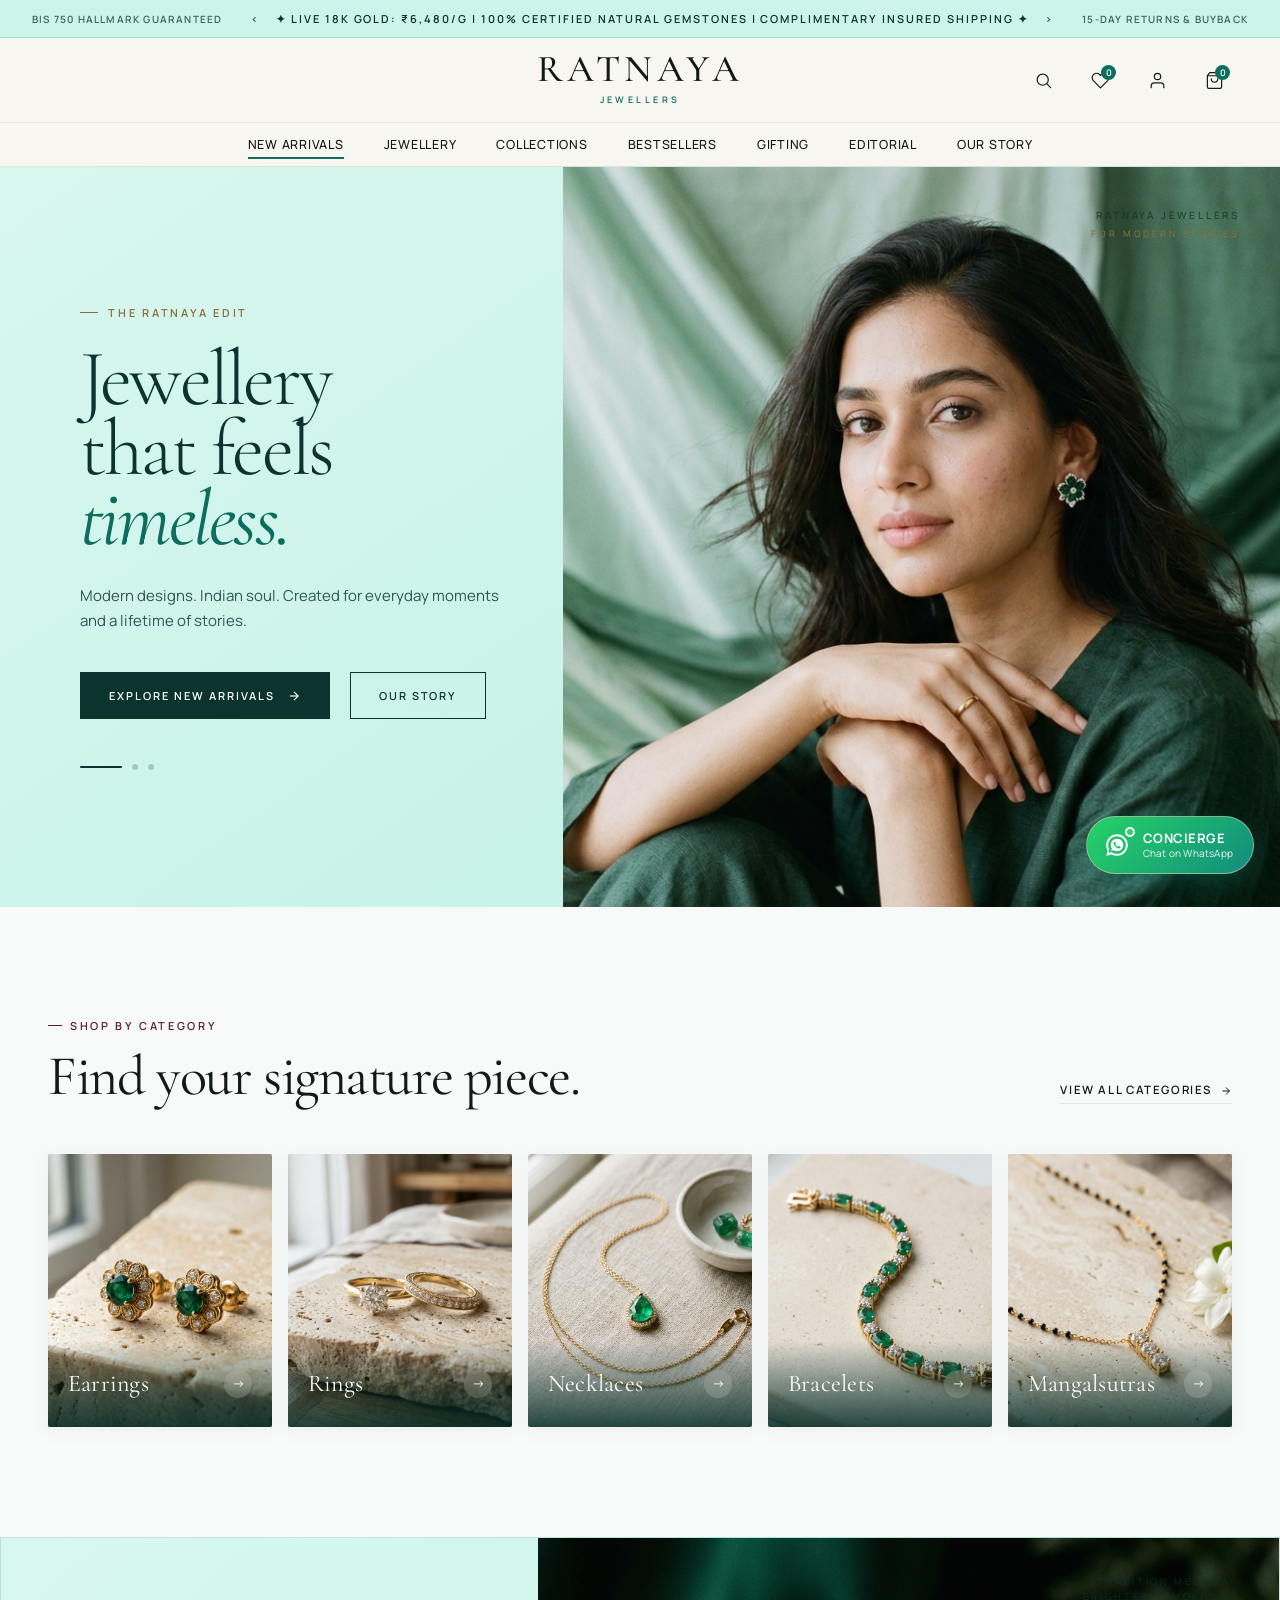
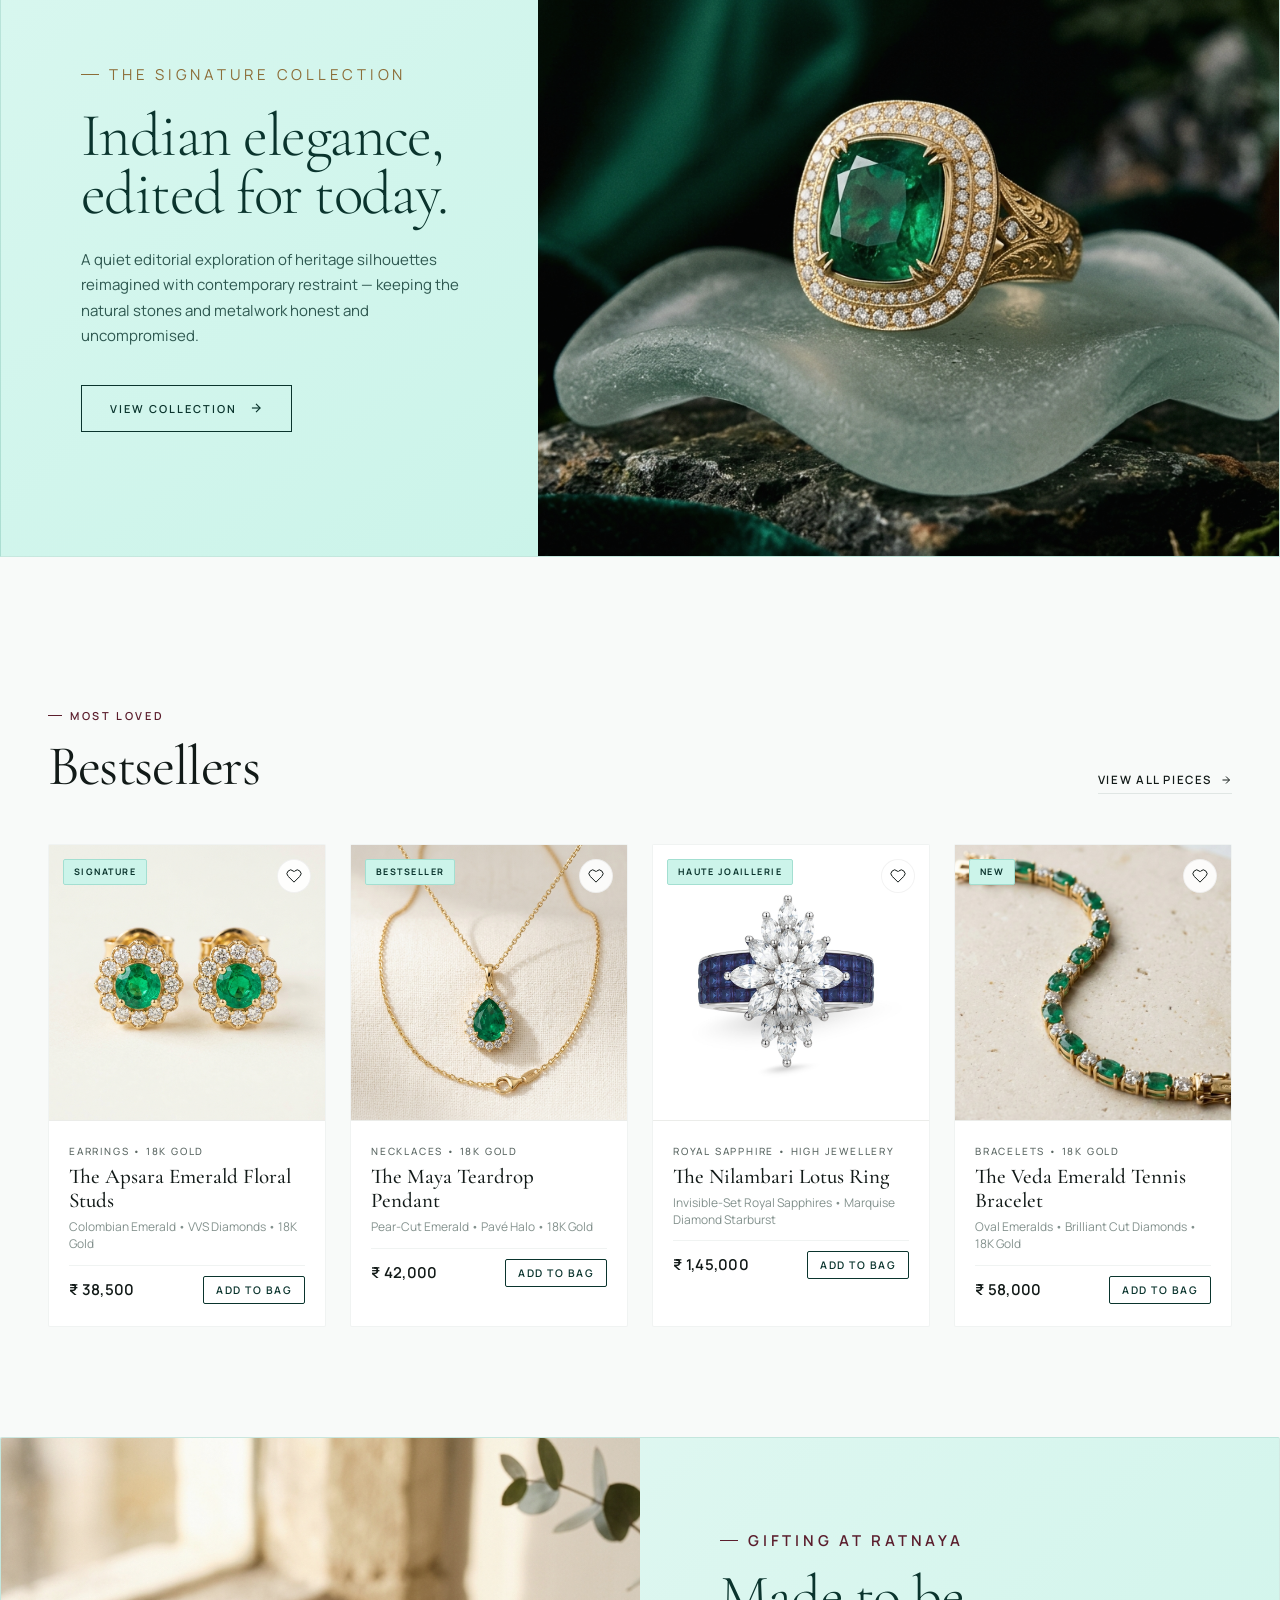
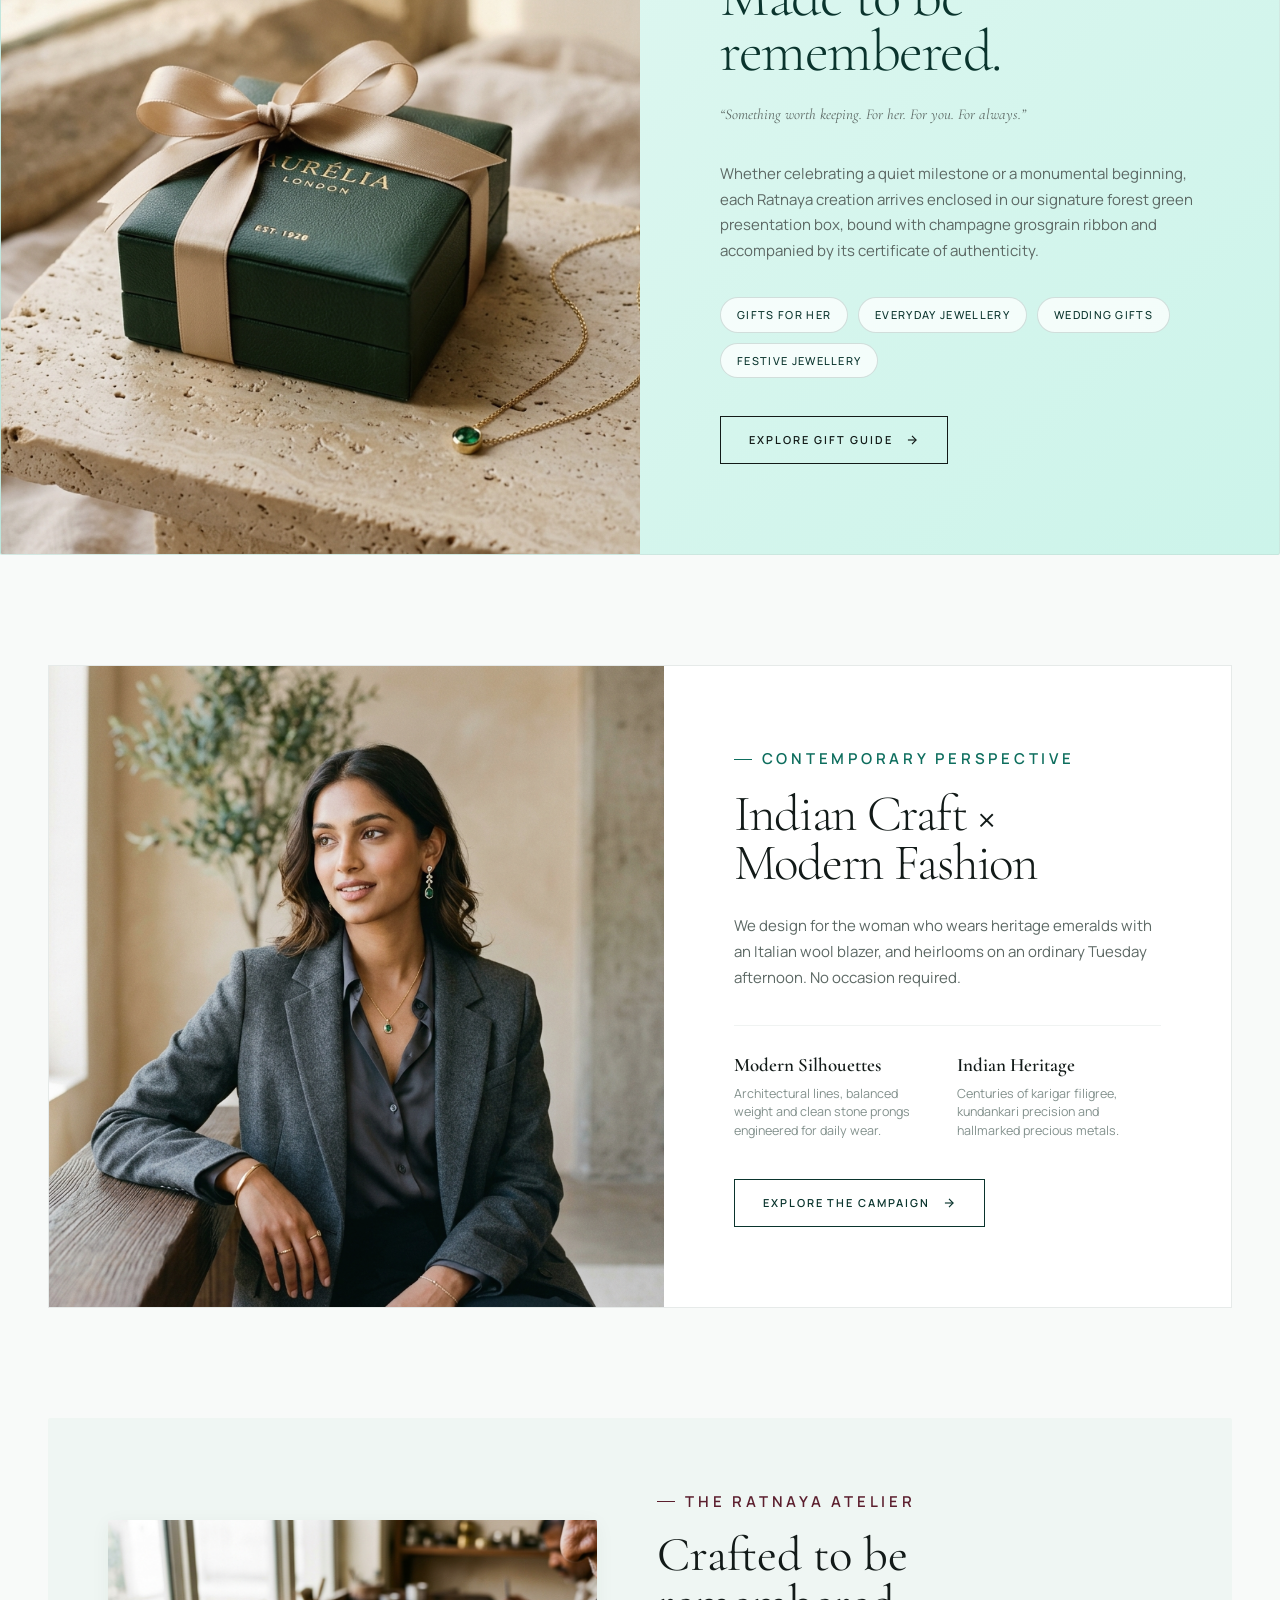
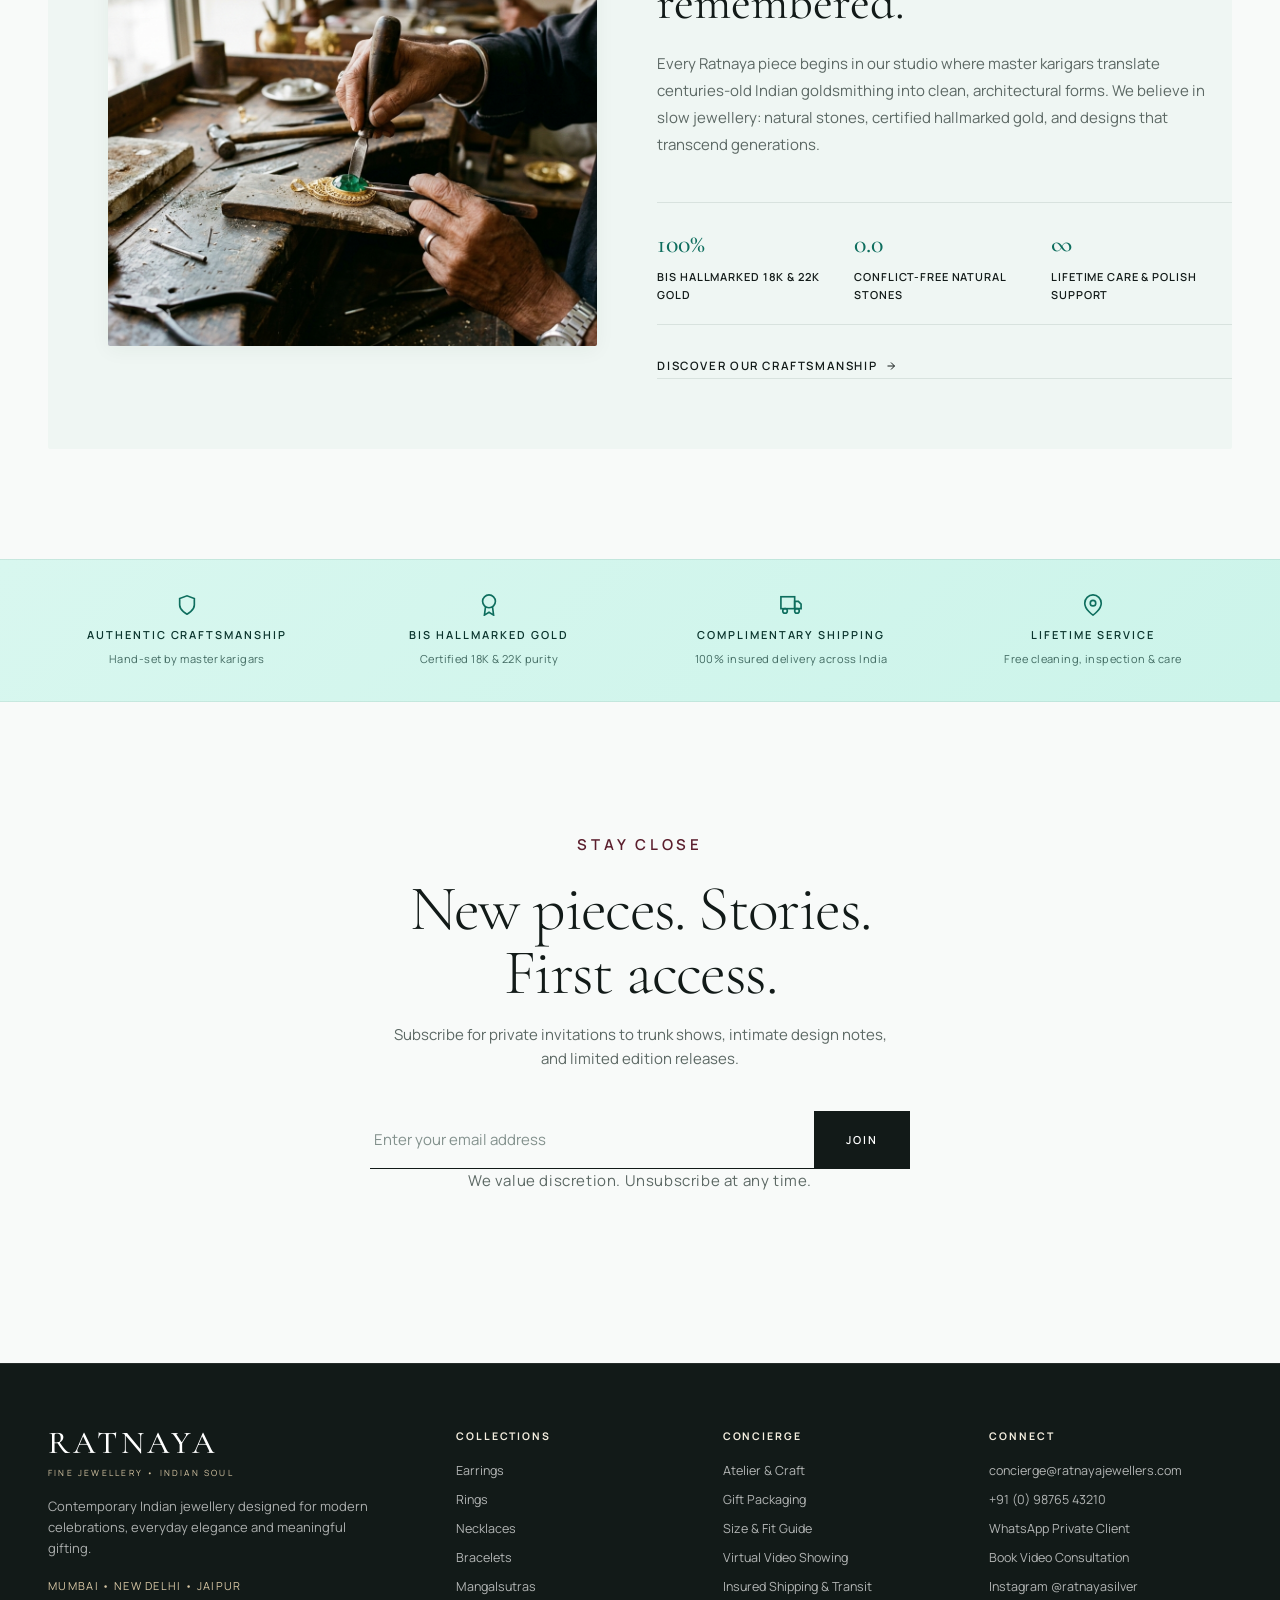
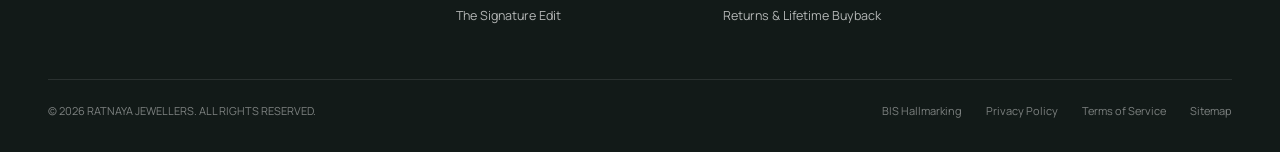
==== commit a7aa0fea: "Update website color theme to luxury signature mint and deep jewel teal architecture" ====
--- a/index.html
+++ b/index.html
@@ -15,7 +15,7 @@
   <meta property="og:url" content="http://localhost:8000/">
   <meta property="og:image" content="assets/images/hero-editorial.jpg">
   <meta name="twitter:card" content="summary_large_image">
-  <meta name="theme-color" content="#073F36">
+  <meta name="theme-color" content="#CCF4EA">
 
   <!-- Favicon / Font Preconnect -->
   <link rel="preconnect" href="https://fonts.googleapis.com">
--- a/styles.css
+++ b/styles.css
@@ -1,36 +1,44 @@
 @import url('https://fonts.googleapis.com/css2?family=Cormorant+Garamond:ital,wght@0,300;0,400;0,500;0,600;0,700;1,400;1,600&family=Manrope:wght@300;400;500;600;700&family=Inter:wght@300;400;500;600&display=swap');
 
 :root {
-  /* RATNAYA CORE COLOR ARCHITECTURE */
-  /* 60% Warm Ivory / White */
-  --ivory: #F8F6F1;
-  --ivory-warm: #F3EFE6;
+  /* RATNAYA SIGNATURE MINT COLOR ARCHITECTURE (IMAGE 1 THEME) */
+  /* Core Signature Mint */
+  --mint-signature: #CCF4EA;
+  --mint-light: #EBF8F4;
+  --mint-silk: #D4F7EF;
+  --mint-hover: #B8EDE1;
+  --mint-border: #A3DFD1;
+  --mint-translucent: rgba(204, 244, 234, 0.65);
+  --mint-glow: #78D4C0;
+
+  /* 60% Warm Pearl Ivory / White */
+  --ivory: #F8FAF9;
+  --ivory-warm: #EFF6F3;
   --white: #FFFFFF;
 
-  /* 20% Deep Emerald & Dark Forest */
-  --emerald: hsl(170, 35%, 45%);
-  --emerald-deep: #05332C;
-  --forest: #005047;
-
-  /* 10% Soft Mint Glass */
-  --emerald-soft: #DCEBE5;
-  --mint-translucent: rgba(220, 235, 229, 0.55);
-  --mint-glow: #9CCFC1;
-
-  /* 5% Champagne */
+  /* 20% Deep Jewel Forest Teal & Obsidian Forest */
+  --emerald: #0E6E5E;
+  --emerald-deep: #062621;
+  --forest: #0A342D;
+
+  /* 10% Soft Mint Tone */
+  --emerald-soft: #CCF4EA;
+
+  /* 5% Champagne & Antique Gold */
   --champagne: #D7C7A5;
   --champagne-light: #F4EEDF;
+  --gold-deep: #8C6D38;
 
   /* 5% Muted Burgundy */
   --burgundy: #5B1E2D;
   --burgundy-soft: #7A2E40;
 
   /* Neutrals & Typography */
-  --charcoal: #171918;
-  --muted: #6D726F;
-  --light-muted: #8E9491;
-  --border: rgba(23, 25, 24, 0.10);
-  --border-light: rgba(23, 25, 24, 0.06);
+  --charcoal: #121A18;
+  --muted: #5C6864;
+  --light-muted: #83918D;
+  --border: rgba(10, 52, 45, 0.10);
+  --border-light: rgba(10, 52, 45, 0.06);
 
   /* Typography */
   --serif: "Cormorant Garamond", Georgia, "Times New Roman", serif;
@@ -40,8 +48,9 @@
   --container: 1440px;
   --radius: 2px;
   --ease: cubic-bezier(0.22, 1, 0.36, 1);
-  --shadow-sm: 0 4px 20px rgba(7, 63, 54, 0.04);
-  --shadow-md: 0 12px 36px rgba(7, 63, 54, 0.08);
+  --shadow-sm: 0 4px 20px rgba(10, 52, 45, 0.05);
+  --shadow-md: 0 12px 36px rgba(10, 52, 45, 0.09);
+  --shadow-mint: 0 10px 30px rgba(204, 244, 234, 0.45);
 }
 
 /* RESET */
@@ -104,8 +113,8 @@
 /* ANNOUNCEMENT STRIP */
 .announcement {
   height: 38px;
-  background: var(--forest);
-  color: var(--white);
+  background: var(--mint-signature);
+  color: var(--forest);
   display: flex;
   align-items: center;
   justify-content: space-between;
@@ -113,7 +122,8 @@
   font-size: 11px;
   letter-spacing: 0.18em;
   text-transform: uppercase;
-  font-weight: 500;
+  font-weight: 600;
+  border-bottom: 1px solid var(--mint-border);
 }
 
 .announcement-center {
@@ -124,8 +134,8 @@
 }
 
 .announcement-arrow {
-  color: var(--champagne);
-  opacity: 0.75;
+  color: var(--forest);
+  opacity: 0.8;
   transition: opacity 200ms;
 }
 
@@ -135,7 +145,7 @@
 
 .announcement-badge {
   font-size: 10px;
-  color: rgba(255, 255, 255, 0.75);
+  color: rgba(10, 52, 45, 0.75);
   letter-spacing: 0.12em;
 }
 
@@ -310,9 +320,10 @@
   min-height: 740px;
   display: grid;
   grid-template-columns: 44% 56%;
-  background: var(--forest);
+  background: var(--mint-signature);
+  background: linear-gradient(145deg, #D8F7EF 0%, var(--mint-signature) 50%, #BCEFE4 100%);
   overflow: hidden;
-  color: var(--white);
+  color: var(--forest);
 }
 
 .hero-content {
@@ -331,7 +342,7 @@
   font-size: 11px;
   letter-spacing: 0.25em;
   text-transform: uppercase;
-  color: var(--champagne);
+  color: var(--gold-deep);
   font-weight: 600;
   margin-bottom: 24px;
 }
@@ -351,22 +362,22 @@
   line-height: 0.88;
   letter-spacing: -0.035em;
   margin: 0 0 28px;
-  color: var(--white);
+  color: var(--forest);
 }
 
 .hero h1 em {
   font-style: italic;
   font-weight: 400;
-  color: var(--mint-glow);
+  color: var(--emerald);
 }
 
 .hero-description {
   max-width: 440px;
   margin-bottom: 38px;
-  color: rgba(255, 255, 255, 0.78);
+  color: rgba(10, 52, 45, 0.82);
   font-size: 15px;
   line-height: 1.7;
-  font-weight: 300;
+  font-weight: 400;
 }
 
 .hero-cta {
@@ -382,7 +393,7 @@
   right: 40px;
   z-index: 5;
   text-align: right;
-  color: rgba(255, 255, 255, 0.8);
+  color: rgba(10, 52, 45, 0.8);
   font-size: 10px;
   letter-spacing: 0.28em;
   text-transform: uppercase;
@@ -394,7 +405,7 @@
   display: block;
   font-size: 9px;
   letter-spacing: 0.32em;
-  color: var(--champagne);
+  color: var(--gold-deep);
   margin-top: 4px;
 }
 
@@ -428,7 +439,7 @@
 .slider-line {
   width: 42px;
   height: 2px;
-  background: rgba(255, 255, 255, 0.3);
+  background: rgba(10, 52, 45, 0.2);
   position: relative;
   overflow: hidden;
   border-radius: 1px;
@@ -441,14 +452,14 @@
   left: 0;
   width: 100%;
   height: 100%;
-  background: var(--champagne);
+  background: var(--forest);
 }
 
 .slider-dot {
   width: 6px;
   height: 6px;
   border-radius: 50%;
-  background: rgba(255, 255, 255, 0.3);
+  background: rgba(10, 52, 45, 0.22);
 }
 
 /* SUBTLE GLASS ACCENTS */
@@ -460,8 +471,8 @@
 }
 
 .glass-mint {
-  background: rgba(220, 235, 229, 0.45);
-  border: 1px solid rgba(255, 255, 255, 0.6);
+  background: var(--mint-translucent);
+  border: 1px solid rgba(255, 255, 255, 0.7);
   backdrop-filter: blur(14px);
   -webkit-backdrop-filter: blur(14px);
 }
@@ -485,6 +496,19 @@
   transition: all 300ms var(--ease);
 }
 
+.button-dark {
+  background: var(--forest);
+  color: var(--white);
+  border: 1px solid var(--forest);
+}
+
+.button-dark:hover {
+  background: var(--emerald);
+  border-color: var(--emerald);
+  transform: translateY(-1px);
+  box-shadow: 0 8px 24px rgba(10, 52, 45, 0.25);
+}
+
 .button-glass {
   background: rgba(255, 255, 255, 0.12);
   border: 1px solid rgba(255, 255, 255, 0.35);
@@ -499,25 +523,25 @@
 }
 
 .button-emerald {
+  background: var(--forest);
+  color: var(--white);
+  border-color: var(--forest);
+}
+
+.button-emerald:hover {
   background: var(--emerald);
-  color: var(--white);
   border-color: var(--emerald);
-}
-
-.button-emerald:hover {
+  transform: translateY(-1px);
+  box-shadow: 0 8px 24px rgba(10, 52, 45, 0.22);
+}
+
+.button-outline {
+  border: 1px solid var(--forest);
+  color: var(--forest);
+}
+
+.button-outline:hover {
   background: var(--forest);
-  border-color: var(--forest);
-  transform: translateY(-1px);
-  box-shadow: 0 8px 24px rgba(7, 63, 54, 0.18);
-}
-
-.button-outline {
-  border: 1px solid var(--charcoal);
-  color: var(--charcoal);
-}
-
-.button-outline:hover {
-  background: var(--charcoal);
   color: var(--white);
 }
 
@@ -664,11 +688,13 @@
   display: grid;
   grid-template-columns: 42% 58%;
   min-height: 620px;
-  background: var(--forest);
-  color: var(--white);
+  background: var(--mint-signature);
+  background: linear-gradient(140deg, #D8F7EF 0%, var(--mint-signature) 60%, #BAEDE0 100%);
+  color: var(--forest);
   overflow: hidden;
   max-width: var(--container);
   margin: 0 auto 40px;
+  border: 1px solid rgba(10, 52, 45, 0.08);
 }
 
 .collection-content {
@@ -681,7 +707,7 @@
 }
 
 .collection-content .eyebrow {
-  color: var(--champagne);
+  color: var(--gold-deep);
   margin-bottom: 20px;
 }
 
@@ -692,15 +718,16 @@
   line-height: 0.94;
   letter-spacing: -0.025em;
   margin: 0 0 24px;
+  color: var(--forest);
 }
 
 .collection-content p {
-  color: rgba(255, 255, 255, 0.75);
+  color: rgba(10, 52, 45, 0.82);
   font-size: 15px;
   line-height: 1.7;
   max-width: 440px;
   margin-bottom: 36px;
-  font-weight: 300;
+  font-weight: 400;
 }
 
 .collection-image-wrap {
@@ -728,7 +755,7 @@
   font-size: 9.5px;
   letter-spacing: 0.28em;
   text-transform: uppercase;
-  color: rgba(255, 255, 255, 0.8);
+  color: rgba(10, 52, 45, 0.75);
   z-index: 5;
   text-align: right;
 }
@@ -842,11 +869,12 @@
   font-size: 9px;
   letter-spacing: 0.16em;
   text-transform: uppercase;
-  padding: 4px 8px;
-  background: rgba(248, 246, 241, 0.95);
-  color: var(--emerald);
-  font-weight: 600;
-  border: 1px solid var(--border);
+  padding: 5px 10px;
+  background: var(--mint-signature);
+  color: var(--forest);
+  font-weight: 700;
+  border: 1px solid var(--mint-border);
+  border-radius: var(--radius);
   backdrop-filter: blur(4px);
 }
 
@@ -916,27 +944,30 @@
   letter-spacing: 0.14em;
   text-transform: uppercase;
   font-weight: 600;
-  color: var(--emerald);
+  color: var(--forest);
   padding: 6px 12px;
-  border: 1px solid var(--emerald);
+  border: 1px solid var(--forest);
   border-radius: var(--radius);
   transition: all 250ms var(--ease);
 }
 
 .quick-add-btn:hover {
-  background: var(--emerald);
+  background: var(--forest);
   color: var(--white);
+  box-shadow: 0 4px 14px rgba(10, 52, 45, 0.2);
 }
 
 /* EDITORIAL / GIFTING SECTION */
 .gifting-section {
-  background: var(--emerald-soft);
+  background: var(--mint-signature);
+  background: linear-gradient(135deg, #E6F8F3 0%, var(--mint-signature) 100%);
   max-width: var(--container);
   margin: 0 auto 110px;
   display: grid;
   grid-template-columns: 1fr 1fr;
   align-items: stretch;
   border-radius: var(--radius);
+  border: 1px solid rgba(10, 52, 45, 0.08);
   overflow: hidden;
 }
 
@@ -1000,8 +1031,8 @@
 
 .gift-tag {
   padding: 8px 16px;
-  background: rgba(255, 255, 255, 0.7);
-  border: 1px solid rgba(7, 63, 54, 0.15);
+  background: rgba(255, 255, 255, 0.75);
+  border: 1px solid rgba(10, 52, 45, 0.15);
   font-size: 11px;
   letter-spacing: 0.12em;
   text-transform: uppercase;
@@ -1194,10 +1225,12 @@
 
 /* TRUST STRIP */
 .trust-strip {
-  background: var(--forest);
-  color: var(--white);
+  background: var(--mint-signature);
+  background: linear-gradient(135deg, #D8F7EF 0%, var(--mint-signature) 100%);
+  color: var(--forest);
   padding: 34px 48px;
-  border-top: 1px solid rgba(255, 255, 255, 0.08);
+  border-top: 1px solid rgba(10, 52, 45, 0.08);
+  border-bottom: 1px solid rgba(10, 52, 45, 0.08);
 }
 
 .trust-grid {
@@ -1219,7 +1252,7 @@
 .trust-item svg {
   width: 22px;
   height: 22px;
-  color: var(--champagne);
+  color: var(--emerald);
   margin-bottom: 4px;
 }
 
@@ -1228,12 +1261,12 @@
   letter-spacing: 0.18em;
   text-transform: uppercase;
   font-weight: 600;
-  color: var(--white);
+  color: var(--forest);
 }
 
 .trust-desc {
   font-size: 11px;
-  color: rgba(255, 255, 255, 0.6);
+  color: rgba(10, 52, 45, 0.72);
   letter-spacing: 0.04em;
 }
 
@@ -1426,7 +1459,7 @@
   background: var(--forest);
   color: var(--white);
   padding: 16px 24px;
-  border: 1px solid rgba(220, 235, 229, 0.3);
+  border: 1px solid var(--mint-signature);
   box-shadow: 0 12px 36px rgba(0, 0, 0, 0.25);
   z-index: 2000;
   font-size: 12px;
@@ -1864,14 +1897,15 @@
 }
 
 .cart-trust-banner {
-  background: var(--forest);
-  color: var(--champagne);
+  background: var(--mint-signature);
+  color: var(--forest);
   font-size: 9.5px;
   letter-spacing: 0.2em;
   text-transform: uppercase;
-  padding: 9px 20px;
+  padding: 10px 20px;
   text-align: center;
-  font-weight: 500;
+  font-weight: 600;
+  border-bottom: 1px solid var(--mint-border);
 }
 
 .cart-body {
@@ -2305,12 +2339,13 @@
   display: inline-block;
   align-self: flex-start;
   padding: 4px 10px;
-  background: var(--forest);
-  color: var(--champagne);
+  background: var(--mint-signature);
+  color: var(--forest);
   font-size: 9px;
   letter-spacing: 0.18em;
   text-transform: uppercase;
-  font-weight: 600;
+  font-weight: 700;
+  border: 1px solid var(--mint-border);
   border-radius: 2px;
   margin-bottom: 14px;
 }
@@ -2618,13 +2653,13 @@
 }
 
 .wa-popover-header {
-  background: var(--emerald-deep);
+  background: var(--forest);
   color: #FFFFFF;
   padding: 16px 18px;
   display: flex;
   align-items: center;
   justify-content: space-between;
-  border-bottom: 2px solid var(--champagne);
+  border-bottom: 2px solid var(--mint-signature);
 }
 
 .wa-popover-brand {
@@ -2824,7 +2859,7 @@
 .ratnaya-search-modal-overlay {
   position: fixed;
   inset: 0;
-  background: rgba(5, 51, 44, 0.7);
+  background: rgba(6, 38, 33, 0.75);
   backdrop-filter: blur(8px);
   -webkit-backdrop-filter: blur(8px);
   z-index: 10000;
@@ -2982,7 +3017,7 @@
 .size-guide-overlay {
   position: fixed;
   inset: 0;
-  background: rgba(5, 51, 44, 0.7);
+  background: rgba(6, 38, 33, 0.75);
   backdrop-filter: blur(8px);
   z-index: 10000;
   display: flex;
@@ -3010,13 +3045,13 @@
 }
 
 .size-guide-header {
-  background: var(--emerald-deep);
+  background: var(--forest);
   color: #FFFFFF;
   padding: 18px 24px;
   display: flex;
   align-items: center;
   justify-content: space-between;
-  border-bottom: 2px solid var(--champagne);
+  border-bottom: 2px solid var(--mint-signature);
 }
 
 .size-guide-header h3 {
@@ -3089,7 +3124,7 @@
 .video-consult-overlay {
   position: fixed;
   inset: 0;
-  background: rgba(5, 51, 44, 0.7);
+  background: rgba(6, 38, 33, 0.75);
   backdrop-filter: blur(8px);
   z-index: 10000;
   display: flex;
@@ -3117,13 +3152,13 @@
 }
 
 .video-consult-header {
-  background: var(--emerald-deep);
+  background: var(--forest);
   color: #FFFFFF;
   padding: 20px 24px;
   display: flex;
   align-items: center;
   justify-content: space-between;
-  border-bottom: 2px solid var(--champagne);
+  border-bottom: 2px solid var(--mint-signature);
 }
 
 .video-consult-header h3 {
@@ -3179,9 +3214,9 @@
 
 .video-submit-btn {
   width: 100%;
-  background: linear-gradient(135deg, #128C7E, #05332C);
+  background: linear-gradient(135deg, var(--emerald), var(--forest));
   color: #FFFFFF;
-  border: 1px solid var(--champagne);
+  border: 1px solid var(--mint-signature);
   padding: 13px;
   font-size: 12px;
   font-weight: 700;
